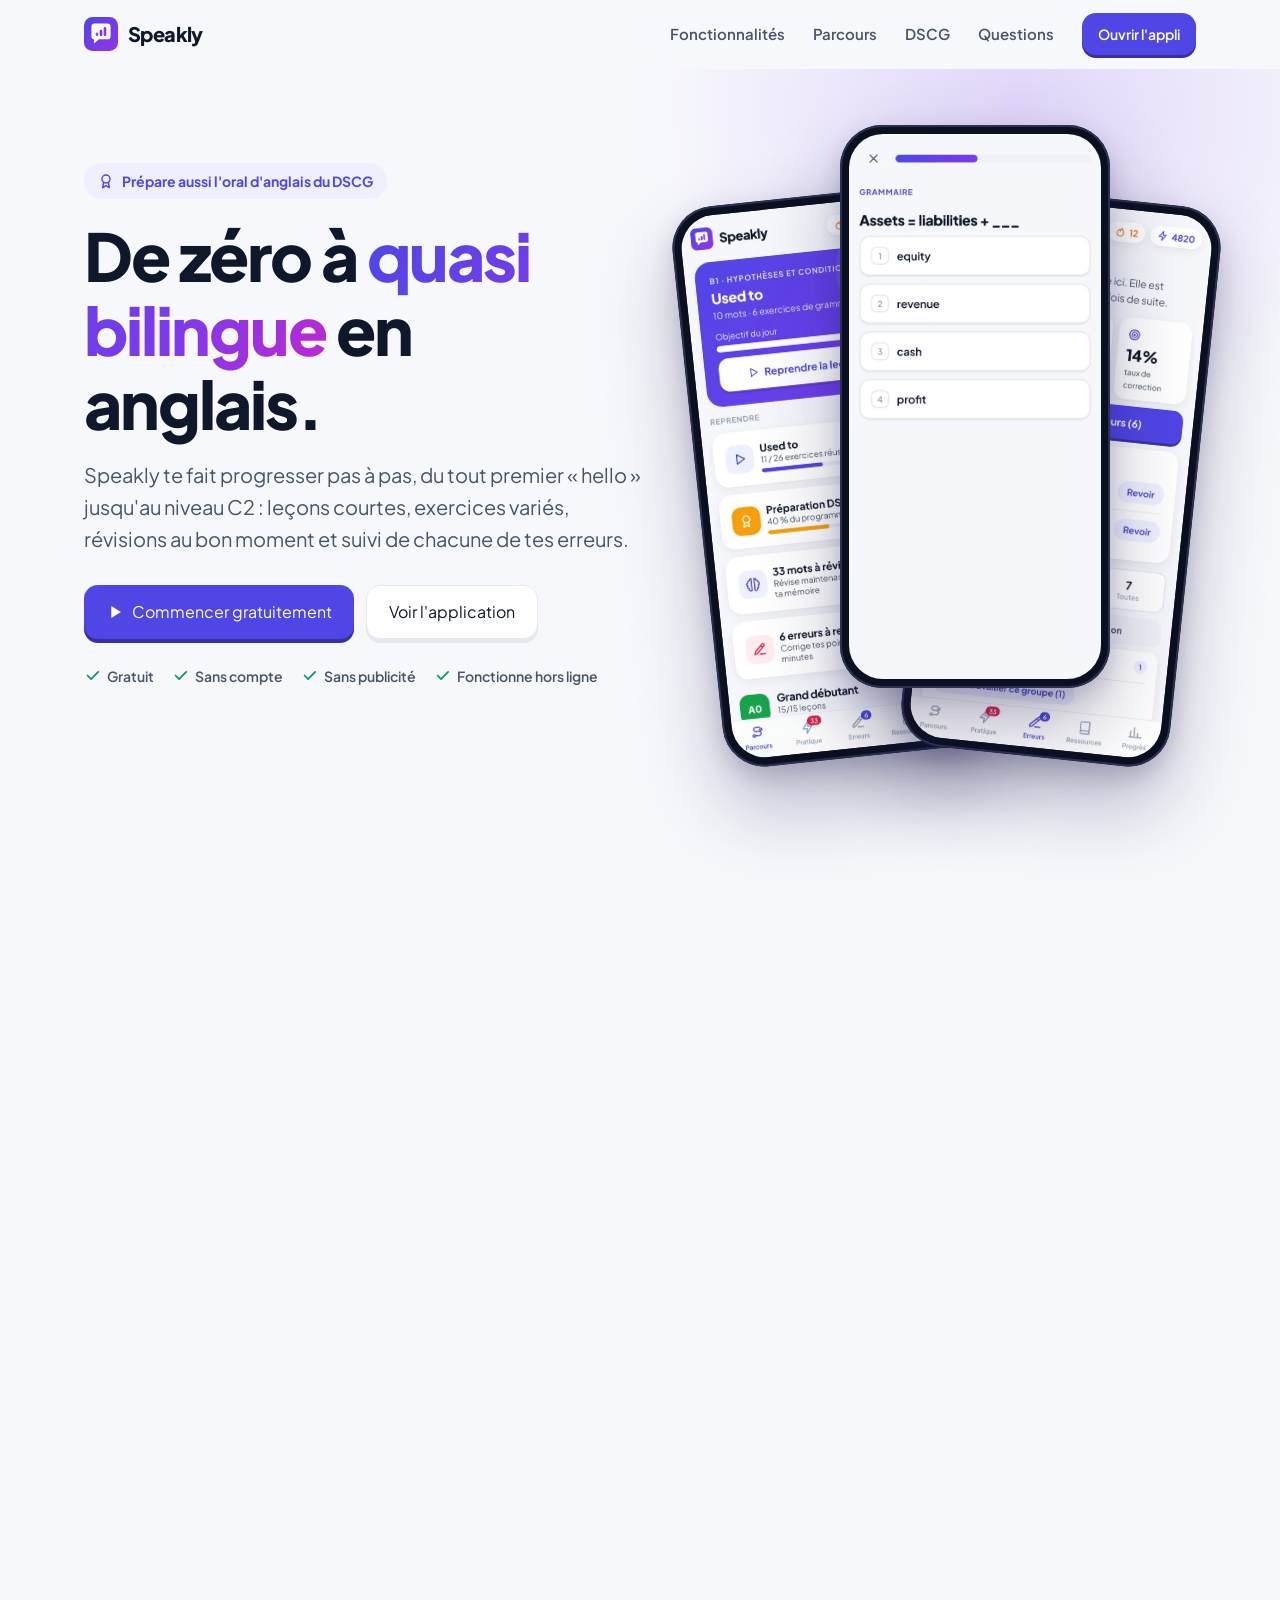
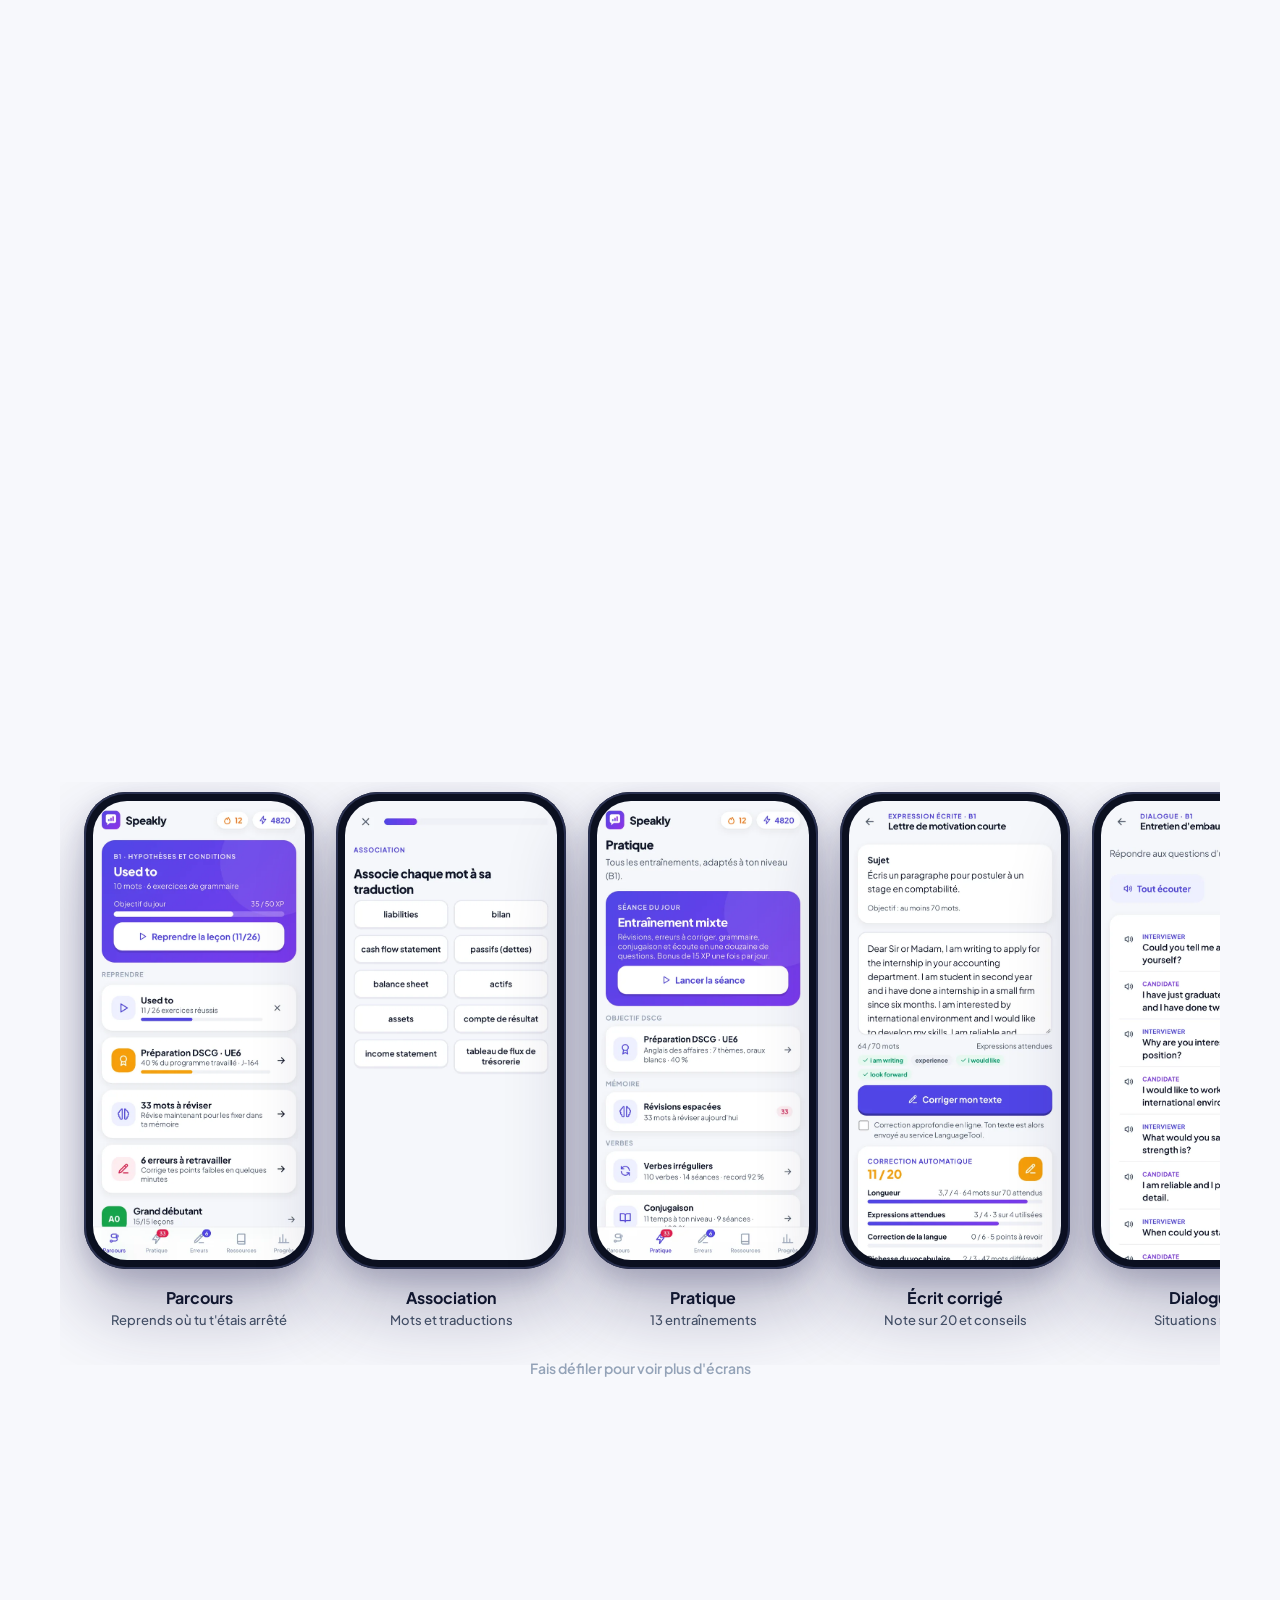
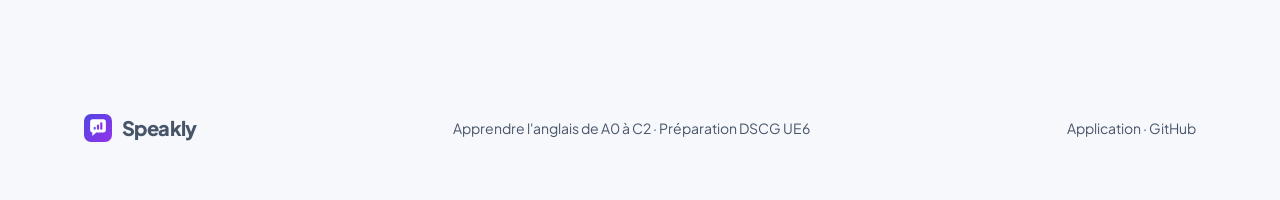
==== presentation/index.html @ 0ee03001 "Page de présentation du projet Co-Authored-By: Claude Opus 5.5 <noreply@anthropic.com>" ====
<!doctype html>
<html lang="fr">
<head>
<meta charset="utf-8">
<meta name="viewport" content="width=device-width,initial-scale=1,viewport-fit=cover">
<title>Speakly · Apprendre l'anglais de zéro au niveau bilingue</title>
<meta name="description" content="Speakly : 140 leçons de A0 à C2, révisions espacées, suivi des erreurs, correction de l'écrit et préparation complète de l'oral d'anglais du DSCG. Gratuit, sans compte, hors ligne.">
<meta name="theme-color" content="#4f46e5">
<meta property="og:title" content="Speakly · Apprendre l'anglais de zéro au niveau bilingue">
<meta property="og:description" content="140 leçons de A0 à C2 et une préparation complète à l'oral d'anglais du DSCG. Gratuit, sans compte, hors ligne.">
<meta property="og:image" content="https://tauwni.github.io/Speakly/docs/images/banner.png">
<meta property="og:url" content="https://tauwni.github.io/Speakly/presentation/">
<meta name="twitter:card" content="summary_large_image">
<link rel="icon" href="../icon.svg" type="image/svg+xml">
<link rel="apple-touch-icon" href="../icon-512.png">
<link rel="preconnect" href="https://fonts.googleapis.com">
<link href="https://fonts.googleapis.com/css2?family=Plus+Jakarta+Sans:wght@400;500;600;700;800&display=swap" rel="stylesheet">
<style>
:root{
  --bg:#f7f8fc;--surface:#fff;--surface2:#f0f1f8;--ink:#0f172a;--ink2:#475569;--muted:#94a3b8;--line:#e6e8f0;
  --pri:#4f46e5;--pri2:#7c3aed;--pri-soft:#eef0ff;--ok:#059669;--ok-soft:#e7f8f1;--ko:#e11d48;--gold:#f59e0b;
  --shadow:0 1px 2px rgba(15,23,42,.04),0 10px 30px rgba(15,23,42,.07);--r:24px;
}
@media (prefers-color-scheme:dark){:root{
  --bg:#0b0d17;--surface:#151826;--surface2:#1d2133;--ink:#eef0f8;--ink2:#a3abc2;--muted:#6b7390;--line:#262a3e;
  --pri-soft:#232650;--ok-soft:#0f2a22;--shadow:0 1px 2px rgba(0,0,0,.3),0 10px 30px rgba(0,0,0,.3);
}}
*{box-sizing:border-box}
html{scroll-behavior:smooth}
body{margin:0;background:var(--bg);color:var(--ink);font-family:"Plus Jakarta Sans",-apple-system,BlinkMacSystemFont,"Segoe UI",Roboto,sans-serif;-webkit-font-smoothing:antialiased;line-height:1.6;overflow-x:hidden}
a{color:inherit;text-decoration:none}
img{max-width:100%;display:block}
.wrap{max-width:1160px;margin:0 auto;padding:0 24px}
h1,h2,h3{margin:0;letter-spacing:-.03em;line-height:1.12}
.ic{flex:none}

/* barre du haut */
header.top{position:sticky;top:0;z-index:20;background:color-mix(in srgb,var(--bg) 82%,transparent);backdrop-filter:blur(14px);-webkit-backdrop-filter:blur(14px);border-bottom:1px solid transparent;transition:border-color .2s}
header.top.scrolled{border-color:var(--line)}
.nav{display:flex;align-items:center;justify-content:space-between;height:68px}
.brand{display:flex;align-items:center;gap:10px;font-weight:800;font-size:20px;letter-spacing:-.03em}
.links{display:flex;align-items:center;gap:28px;font-weight:600;font-size:15px;color:var(--ink2)}
.links a:hover{color:var(--pri)}
.btn{display:inline-flex;align-items:center;justify-content:center;gap:8px;border:0;border-radius:14px;padding:13px 22px;font:700 16px/1 inherit;font-family:inherit;cursor:pointer;background:var(--pri);color:#fff;box-shadow:0 4px 0 #3730a3;transition:transform .1s,filter .15s;white-space:nowrap}
.btn:hover{filter:brightness(1.08)}.btn:active{transform:translateY(2px);box-shadow:0 2px 0 #3730a3}
.btn.sm{padding:10px 16px;font-size:14px;box-shadow:0 3px 0 #3730a3}
.btn.light{background:#fff;color:var(--pri);box-shadow:0 4px 0 rgba(0,0,0,.15)}
.btn.ghost{background:var(--surface);color:var(--ink);box-shadow:0 4px 0 var(--line);border:1px solid var(--line)}
.btn.outline{background:rgba(255,255,255,.12);color:#fff;box-shadow:none;border:1px solid rgba(255,255,255,.35)}

/* hero */
.hero{position:relative;padding:56px 0 40px;overflow:hidden}
.hero:before{content:"";position:absolute;inset:-40% -10% auto auto;width:780px;height:780px;border-radius:50%;background:radial-gradient(circle,rgba(124,58,237,.18),transparent 65%);pointer-events:none}
.hero .grid{display:grid;grid-template-columns:1.05fr .95fr;gap:40px;align-items:center}
.eyebrow{display:inline-flex;align-items:center;gap:8px;padding:7px 14px;border-radius:99px;background:var(--pri-soft);color:var(--pri);font-weight:700;font-size:14px}
.hero h1{font-size:clamp(40px,5.6vw,66px);font-weight:800;margin:20px 0 18px}
.grad{background:linear-gradient(120deg,var(--pri),var(--pri2) 60%,#c026d3);-webkit-background-clip:text;background-clip:text;color:transparent}
.lead{font-size:clamp(17px,1.6vw,20px);color:var(--ink2);max-width:560px;margin:0}
.cta{display:flex;flex-wrap:wrap;gap:12px;margin-top:30px}
.trust{display:flex;flex-wrap:wrap;gap:18px;margin-top:26px;color:var(--ink2);font-size:14px;font-weight:600}
.trust span{display:inline-flex;align-items:center;gap:6px}.trust .ic{color:var(--ok)}
.phones{position:relative;height:600px}
.phone{position:absolute;width:270px;border-radius:42px;padding:9px;background:#0b1020;box-shadow:0 40px 80px rgba(30,27,75,.3),0 10px 24px rgba(30,27,75,.18),inset 0 0 0 2px #2a3150}
.phone picture{display:block}.phone img{border-radius:34px;width:100%;height:auto;aspect-ratio:585/1266;background:var(--surface2)}
.phones .p1{left:2%;top:70px;transform:rotate(-6deg)}
.phones .p2{left:30%;top:0;z-index:2}
.phones .p3{right:0;top:70px;transform:rotate(6deg)}

/* chiffres */
.stats{display:grid;grid-template-columns:repeat(4,1fr);gap:16px;margin:56px 0 10px}
.stat{background:var(--surface);border-radius:20px;padding:22px;box-shadow:var(--shadow);text-align:center}
.stat b{display:block;font-size:34px;font-weight:800;letter-spacing:-.03em;color:var(--pri)}
.stat span{color:var(--ink2);font-size:14px;font-weight:600}

/* sections */
section{padding:84px 0}
.sec-head{text-align:center;max-width:680px;margin:0 auto 48px}
.kicker{font-size:13px;font-weight:800;letter-spacing:.08em;text-transform:uppercase;color:var(--pri)}
.sec-head h2{font-size:clamp(30px,3.6vw,44px);font-weight:800;margin:10px 0 14px}
.sec-head p{color:var(--ink2);font-size:18px;margin:0}

.features{display:grid;grid-template-columns:repeat(3,1fr);gap:18px}
.feat{background:var(--surface);border-radius:var(--r);padding:26px;box-shadow:var(--shadow);transition:transform .2s}
.feat:hover{transform:translateY(-3px)}
.feat .ib{width:48px;height:48px;border-radius:14px;background:var(--pri-soft);color:var(--pri);display:flex;align-items:center;justify-content:center;margin-bottom:16px}
.feat h3{font-size:19px;margin-bottom:8px}
.feat p{margin:0;color:var(--ink2);font-size:15px}

/* bloc écran + texte */
.split{display:grid;grid-template-columns:1fr 1fr;gap:64px;align-items:center}
.split.rev .media{order:2}
.split h2{font-size:clamp(28px,3.2vw,40px);font-weight:800;margin:10px 0 16px}
.split p.lead{max-width:none}
.checks{list-style:none;padding:0;margin:24px 0 0;display:grid;gap:12px}
.checks li{display:flex;gap:12px;align-items:flex-start;font-weight:500}
.checks li .ic{color:var(--ok);margin-top:3px}
.media{position:relative;display:flex;justify-content:center;gap:22px}
.media .phone{position:relative;width:250px}
.media .phone:nth-child(2){margin-top:60px}
.blob{position:absolute;inset:10% 5%;border-radius:50%;background:radial-gradient(circle,rgba(79,70,229,.16),transparent 70%);z-index:-1}

/* parcours */
.levels{display:grid;grid-template-columns:repeat(7,1fr);gap:12px;position:relative}
.lv{background:var(--surface);border-radius:20px;padding:20px 16px;box-shadow:var(--shadow);position:relative}
.lv .badge{width:46px;height:46px;border-radius:14px;color:#fff;font-weight:800;display:flex;align-items:center;justify-content:center;margin-bottom:12px}
.lv h3{font-size:16px;margin-bottom:6px}
.lv p{margin:0;font-size:13.5px;color:var(--ink2);line-height:1.5}
.lv small{display:block;margin-top:10px;font-weight:700;color:var(--muted);font-size:12px}

/* DSCG */
.dscg{background:linear-gradient(135deg,#312e81,#4f46e5 50%,#7c3aed);color:#fff;border-radius:36px;padding:64px;position:relative;overflow:hidden}
.dscg:after{content:"";position:absolute;inset:0;background-image:radial-gradient(rgba(255,255,255,.08) 1.2px,transparent 1.2px);background-size:22px 22px;pointer-events:none}
.dscg>*{position:relative;z-index:1}
.dscg .kicker{color:#fde68a}
.dscg h2{font-size:clamp(30px,3.6vw,44px);font-weight:800;margin:10px 0 14px}
.dscg .lead{color:rgba(255,255,255,.85)}
.dscg .split{gap:48px}
.themes{display:grid;grid-template-columns:1fr 1fr;gap:10px;margin-top:26px}
.theme{display:flex;gap:10px;align-items:center;background:rgba(255,255,255,.1);border:1px solid rgba(255,255,255,.18);border-radius:14px;padding:12px 14px;font-weight:600;font-size:15px}
.theme span{width:26px;height:26px;border-radius:8px;background:#fde68a;color:#312e81;font-weight:800;font-size:13px;display:flex;align-items:center;justify-content:center;flex:none}
.steps{display:grid;grid-template-columns:repeat(5,1fr);gap:10px;margin-top:40px}
.step{background:rgba(255,255,255,.1);border:1px solid rgba(255,255,255,.18);border-radius:18px;padding:18px}
.step b{display:block;font-size:13px;color:#fde68a;letter-spacing:.06em;text-transform:uppercase}
.step h3{font-size:17px;margin:6px 0}
.step p{margin:0;font-size:14px;color:rgba(255,255,255,.8);line-height:1.5}
.dscg .phone{box-shadow:0 40px 80px rgba(0,0,0,.35)}

/* galerie */
.gallery{display:flex;gap:22px;overflow-x:auto;scroll-snap-type:x mandatory;padding:10px 24px 34px;margin:0 -24px;scrollbar-width:thin}
.gallery figure{margin:0;flex:none;scroll-snap-align:center;text-align:center}
.gallery .phone{position:relative;width:230px}
.gallery figcaption{margin-top:16px;font-weight:700}
.gallery figcaption small{display:block;color:var(--ink2);font-weight:500;font-size:13px}
.ghint{text-align:center;color:var(--muted);font-size:14px;font-weight:600;margin-top:-8px}

/* installation */
.install{display:grid;grid-template-columns:repeat(3,1fr);gap:18px}
.inst{background:var(--surface);border-radius:var(--r);padding:26px;box-shadow:var(--shadow)}
.inst h3{font-size:18px;margin:14px 0 10px}
.inst ol{margin:0;padding-left:20px;color:var(--ink2)}
.inst li{margin:6px 0}

/* FAQ */
.faq{max-width:780px;margin:0 auto}
.faq details{background:var(--surface);border-radius:18px;box-shadow:var(--shadow);margin:12px 0;padding:0 22px}
.faq summary{list-style:none;cursor:pointer;padding:20px 0;font-weight:700;font-size:17px;display:flex;justify-content:space-between;gap:16px;align-items:center}
.faq summary::-webkit-details-marker{display:none}
.faq summary .ic{transition:transform .2s;color:var(--pri)}
.faq details[open] summary .ic{transform:rotate(45deg)}
.faq details p{margin:0 0 20px;color:var(--ink2)}

/* final */
.final{text-align:center;background:var(--surface);border-radius:36px;padding:64px 24px;box-shadow:var(--shadow)}
.final h2{font-size:clamp(30px,3.6vw,44px);font-weight:800;margin:18px 0 12px}
.final p{color:var(--ink2);font-size:18px;margin:0 auto;max-width:560px}
.final .cta{justify-content:center}
footer{padding:40px 0 56px;color:var(--ink2);font-size:14px}
footer .row{display:flex;justify-content:space-between;align-items:center;gap:16px;flex-wrap:wrap}
footer a:hover{color:var(--pri)}

/* animations */
.reveal{opacity:0;transform:translateY(24px);transition:opacity .7s ease,transform .7s ease}
.reveal.in{opacity:1;transform:none}
@media (prefers-reduced-motion:reduce){.reveal{opacity:1;transform:none;transition:none}html{scroll-behavior:auto}}

/* responsive */
@media (max-width:1000px){
  .hero .grid,.split,.dscg .split{grid-template-columns:minmax(0,1fr)}
  .split>*,.hero .grid>*{min-width:0}
  .split.rev .media{order:0}
  .phones{height:520px;max-width:520px;margin:0 auto;width:100%}
  .phone{width:230px}
  .levels{grid-template-columns:repeat(2,1fr)}
  .steps{grid-template-columns:1fr 1fr}
  .features,.install{grid-template-columns:1fr 1fr}
  .dscg{padding:44px 28px}
}
@media (max-width:720px){
  .links a:not(.btn){display:none}
  .stats{grid-template-columns:1fr 1fr}
  .features,.install,.themes{grid-template-columns:1fr}
  .steps{grid-template-columns:1fr}
  .phones{height:430px}
  .phones .phone{width:190px;border-radius:32px;padding:7px}.phones .phone img{border-radius:26px}
  .phones .p1{left:-4%;top:60px}.phones .p2{left:50%;margin-left:-95px}.phones .p3{right:-4%;top:60px}
  .media{gap:14px}.media .phone{width:min(170px,calc(50% - 7px));border-radius:28px;padding:6px}.media .phone img{border-radius:23px}
  .phones{margin-bottom:24px}.stats{margin-top:20px}
  .media .phone:nth-child(2){margin-top:40px}
  section{padding:60px 0}
  .wrap{padding:0 16px}
  .gallery{margin:0 -16px;padding:10px 16px 30px}
  .dscg{border-radius:28px;padding:36px 20px}
  .final{border-radius:28px}
  .levels{grid-template-columns:1fr}
}
</style>
</head>
<body>

<svg width="0" height="0" style="position:absolute" aria-hidden="true">
  <defs><linearGradient id="lg" x1="0" y1="0" x2="1" y2="1"><stop offset="0" stop-color="#4f46e5"/><stop offset="1" stop-color="#9333ea"/></linearGradient></defs>
  <symbol id="logo" viewBox="0 0 64 64"><rect width="64" height="64" rx="16" fill="url(#lg)"/><path d="M14 18a6 6 0 0 1 6-6h24a6 6 0 0 1 6 6v18a6 6 0 0 1-6 6H28l-9 8v-8h1a6 6 0 0 1-6-6Z" fill="#fff"/><rect x="22" y="29" width="5" height="7" rx="2.5" fill="#6366f1"/><rect x="29.5" y="24" width="5" height="12" rx="2.5" fill="#7c3aed"/><rect x="37" y="19" width="5" height="17" rx="2.5" fill="#9333ea"/></symbol>
  <symbol id="i-path" viewBox="0 0 24 24"><path d="M6 19a2 2 0 1 0 0-4 2 2 0 0 0 0 4Z"/><path d="M18 9a2 2 0 1 0 0-4 2 2 0 0 0 0 4Z"/><path d="M8 17h6.5a3.5 3.5 0 0 0 0-7h-5a3.5 3.5 0 0 1 0-7H16"/></symbol>
  <symbol id="i-target" viewBox="0 0 24 24"><circle cx="12" cy="12" r="9"/><circle cx="12" cy="12" r="5"/><circle cx="12" cy="12" r="1"/></symbol>
  <symbol id="i-brain" viewBox="0 0 24 24"><path d="M9.5 2a3 3 0 0 0-3 3 3 3 0 0 0-3 3.5A3 3 0 0 0 3 14a3 3 0 0 0 2 4.5A3 3 0 0 0 9.5 22V2Z"/><path d="M14.5 2a3 3 0 0 1 3 3 3 3 0 0 1 3 3.5A3 3 0 0 1 21 14a3 3 0 0 1-2 4.5 3 3 0 0 1-4.5 3.5V2Z"/></symbol>
  <symbol id="i-fix" viewBox="0 0 24 24"><path d="M12 20h9"/><path d="M16.5 3.5a2.1 2.1 0 0 1 3 3L7 19l-4 1 1-4Z"/><path d="m14 6 3 3"/></symbol>
  <symbol id="i-head" viewBox="0 0 24 24"><path d="M3 18v-6a9 9 0 0 1 18 0v6"/><path d="M21 19a2 2 0 0 1-2 2h-1v-6h3Z"/><path d="M3 19a2 2 0 0 0 2 2h1v-6H3Z"/></symbol>
  <symbol id="i-doc" viewBox="0 0 24 24"><path d="M14 2H6a2 2 0 0 0-2 2v16a2 2 0 0 0 2 2h12a2 2 0 0 0 2-2V8Z"/><path d="M14 2v6h6"/><path d="M8 13h8"/><path d="M8 17h5"/></symbol>
  <symbol id="i-award" viewBox="0 0 24 24"><circle cx="12" cy="9" r="6"/><path d="m8.5 14-1.5 8 5-3 5 3-1.5-8"/></symbol>
  <symbol id="i-play" viewBox="0 0 24 24"><path d="M7 4v16l13-8Z"/></symbol>
  <symbol id="i-mic" viewBox="0 0 24 24"><rect x="9" y="2" width="6" height="12" rx="3"/><path d="M5 11a7 7 0 0 0 14 0"/><path d="M12 18v4"/></symbol>
  <symbol id="i-chart" viewBox="0 0 24 24"><path d="M4 20V10"/><path d="M10 20V4"/><path d="M16 20v-7"/><path d="M22 20H2"/></symbol>
  <symbol id="i-check" viewBox="0 0 24 24"><path d="m5 12 5 5L20 7"/></symbol>
  <symbol id="i-arrow" viewBox="0 0 24 24"><path d="M5 12h14"/><path d="m13 6 6 6-6 6"/></symbol>
  <symbol id="i-plus" viewBox="0 0 24 24"><path d="M12 5v14"/><path d="M5 12h14"/></symbol>
  <symbol id="i-phone" viewBox="0 0 24 24"><rect x="6" y="2" width="12" height="20" rx="3"/><path d="M11 18h2"/></symbol>
  <symbol id="i-laptop" viewBox="0 0 24 24"><rect x="4" y="4" width="16" height="11" rx="2"/><path d="M2 19h20"/></symbol>
  <symbol id="i-gh" viewBox="0 0 24 24"><path d="M9 19c-4.3 1.4-4.3-2.5-6-3m12 5v-3.5c0-1 .1-1.4-.5-2 2.8-.3 5.5-1.4 5.5-6a4.6 4.6 0 0 0-1.3-3.2 4.2 4.2 0 0 0-.1-3.2s-1.1-.3-3.5 1.3a12.3 12.3 0 0 0-6.2 0C6.5 2.8 5.4 3.1 5.4 3.1a4.2 4.2 0 0 0-.1 3.2A4.6 4.6 0 0 0 4 9.5c0 4.6 2.7 5.7 5.5 6-.6.6-.6 1.2-.5 2V21"/></symbol>
  <symbol id="i-wifi" viewBox="0 0 24 24"><path d="M5 13a10 10 0 0 1 14 0"/><path d="M8.5 16.5a5 5 0 0 1 7 0"/><path d="M2 9.5a15 15 0 0 1 20 0"/><path d="M12 20h.01"/></symbol>
</svg>

<header class="top" id="top">
  <div class="wrap nav">
    <a class="brand" href="#"><svg width="34" height="34"><use href="#logo"/></svg>Speakly</a>
    <nav class="links">
      <a href="#fonctionnalites">Fonctionnalités</a>
      <a href="#parcours">Parcours</a>
      <a href="#dscg">DSCG</a>
      <a href="#faq">Questions</a>
      <a class="btn sm" href="../">Ouvrir l'appli</a>
    </nav>
  </div>
</header>

<main>
  <!-- HERO -->
  <div class="hero">
    <div class="wrap grid">
      <div>
        <span class="eyebrow"><svg class="ic" width="16" height="16" fill="none" stroke="currentColor" stroke-width="2.2" stroke-linecap="round" stroke-linejoin="round"><use href="#i-award"/></svg>Prépare aussi l'oral d'anglais du DSCG</span>
        <h1>De zéro à <span class="grad">quasi bilingue</span> en anglais.</h1>
        <p class="lead">Speakly te fait progresser pas à pas, du tout premier « hello » jusqu'au niveau C2 : leçons courtes, exercices variés, révisions au bon moment et suivi de chacune de tes erreurs.</p>
        <div class="cta">
          <a class="btn" href="../"><svg class="ic" width="18" height="18" fill="currentColor"><use href="#i-play"/></svg>Commencer gratuitement</a>
          <a class="btn ghost" href="#apercu">Voir l'application</a>
        </div>
        <div class="trust">
          <span><svg class="ic" width="17" height="17" fill="none" stroke="currentColor" stroke-width="2.4" stroke-linecap="round" stroke-linejoin="round"><use href="#i-check"/></svg>Gratuit</span>
          <span><svg class="ic" width="17" height="17" fill="none" stroke="currentColor" stroke-width="2.4" stroke-linecap="round" stroke-linejoin="round"><use href="#i-check"/></svg>Sans compte</span>
          <span><svg class="ic" width="17" height="17" fill="none" stroke="currentColor" stroke-width="2.4" stroke-linecap="round" stroke-linejoin="round"><use href="#i-check"/></svg>Sans publicité</span>
          <span><svg class="ic" width="17" height="17" fill="none" stroke="currentColor" stroke-width="2.4" stroke-linecap="round" stroke-linejoin="round"><use href="#i-check"/></svg>Fonctionne hors ligne</span>
        </div>
      </div>
      <div class="phones" aria-hidden="true">
        <div class="phone p1"><picture><source srcset="img/dark-home.webp" media="(prefers-color-scheme: dark)"><img src="img/light-home.webp" alt="" width="585" height="1266"></picture></div>
        <div class="phone p2"><picture><source srcset="img/dark-mcq.webp" media="(prefers-color-scheme: dark)"><img src="img/light-mcq.webp" alt="" width="585" height="1266"></picture></div>
        <div class="phone p3"><picture><source srcset="img/dark-errors.webp" media="(prefers-color-scheme: dark)"><img src="img/light-errors.webp" alt="" width="585" height="1266"></picture></div>
      </div>
    </div>
    <div class="wrap">
      <div class="stats reveal">
        <div class="stat"><b>140</b><span>leçons de A0 à C2</span></div>
        <div class="stat"><b>1 600+</b><span>mots avec audio</span></div>
        <div class="stat"><b>11</b><span>types d'exercices</span></div>
        <div class="stat"><b>7</b><span>thèmes du DSCG</span></div>
      </div>
    </div>
  </div>

  <!-- FONCTIONNALITÉS -->
  <section id="fonctionnalites">
    <div class="wrap">
      <div class="sec-head reveal"><span class="kicker">Fonctionnalités</span><h2>Tout ce qu'il faut pour vraiment progresser</h2><p>Une méthode complète, pensée pour un francophone qui part de zéro.</p></div>
      <div class="features">
        <div class="feat reveal"><div class="ib"><svg width="24" height="24" fill="none" stroke="currentColor" stroke-width="2" stroke-linecap="round" stroke-linejoin="round"><use href="#i-target"/></svg></div><h3>Test de niveau adaptatif</h3><p>18 questions qui s'ajustent à tes réponses pour te faire commencer exactement à ton niveau.</p></div>
        <div class="feat reveal"><div class="ib"><svg width="24" height="24" fill="none" stroke="currentColor" stroke-width="2" stroke-linecap="round" stroke-linejoin="round"><use href="#i-path"/></svg></div><h3>Un parcours de 140 leçons</h3><p>Une règle expliquée en français, des cartes mémoire, le vocabulaire avec audio, puis les exercices.</p></div>
        <div class="feat reveal"><div class="ib"><svg width="24" height="24" fill="none" stroke="currentColor" stroke-width="2" stroke-linecap="round" stroke-linejoin="round"><use href="#i-brain"/></svg></div><h3>Révisions espacées</h3><p>Chaque mot revient après 1, 3, 7, 16 jours… au moment où tu allais l'oublier.</p></div>
        <div class="feat reveal"><div class="ib"><svg width="24" height="24" fill="none" stroke="currentColor" stroke-width="2" stroke-linecap="round" stroke-linejoin="round"><use href="#i-fix"/></svg></div><h3>Suivi des erreurs</h3><p>Chaque faute est gardée, classée par thème ou par leçon, et retravaillée jusqu'à être maîtrisée.</p></div>
        <div class="feat reveal"><div class="ib"><svg width="24" height="24" fill="none" stroke="currentColor" stroke-width="2" stroke-linecap="round" stroke-linejoin="round"><use href="#i-head"/></svg></div><h3>Écoute et oral</h3><p>Dictées, histoires à écouter, dialogues de situation, paires de sons et prononciation au micro.</p></div>
        <div class="feat reveal"><div class="ib"><svg width="24" height="24" fill="none" stroke="currentColor" stroke-width="2" stroke-linecap="round" stroke-linejoin="round"><use href="#i-doc"/></svg></div><h3>Correction de l'écrit</h3><p>Tes rédactions notées sur 20, avec les fautes soulignées et expliquées en français.</p></div>
        <div class="feat reveal"><div class="ib"><svg width="24" height="24" fill="none" stroke="currentColor" stroke-width="2" stroke-linecap="round" stroke-linejoin="round"><use href="#i-award"/></svg></div><h3>Examens et certificats</h3><p>Un examen par niveau et un certificat à partir de 80 % pour valider ta progression.</p></div>
        <div class="feat reveal"><div class="ib"><svg width="24" height="24" fill="none" stroke="currentColor" stroke-width="2" stroke-linecap="round" stroke-linejoin="round"><use href="#i-play"/></svg></div><h3>Reprise là où tu t'es arrêté</h3><p>Une leçon ou un examen interrompu reprend plus tard exactement à la même question.</p></div>
        <div class="feat reveal"><div class="ib"><svg width="24" height="24" fill="none" stroke="currentColor" stroke-width="2" stroke-linecap="round" stroke-linejoin="round"><use href="#i-chart"/></svg></div><h3>Progrès motivants</h3><p>Série de jours, objectif quotidien, précision, maîtrise par niveau et 24 badges à débloquer.</p></div>
      </div>
    </div>
  </section>

  <!-- APPRENDRE -->
  <section id="apercu" style="padding-top:20px">
    <div class="wrap split">
      <div class="reveal">
        <span class="kicker">Apprendre</span>
        <h2>Des leçons courtes, des exercices qui changent tout le temps</h2>
        <p class="lead">Chaque leçon commence par une règle claire, en français, puis enchaîne une vingtaine d'exercices différents. Une réponse ratée revient quelques questions plus tard.</p>
        <ul class="checks">
          <li><svg class="ic" width="20" height="20" fill="none" stroke="currentColor" stroke-width="2.4" stroke-linecap="round" stroke-linejoin="round"><use href="#i-check"/></svg>QCM, dictée, traduction, phrases à trous, association de paires</li>
          <li><svg class="ic" width="20" height="20" fill="none" stroke="currentColor" stroke-width="2.4" stroke-linecap="round" stroke-linejoin="round"><use href="#i-check"/></svg>Audio sur chaque mot et chaque phrase, avec une version ralentie</li>
          <li><svg class="ic" width="20" height="20" fill="none" stroke="currentColor" stroke-width="2.4" stroke-linecap="round" stroke-linejoin="round"><use href="#i-check"/></svg>Correction immédiate : ta réponse, la bonne, et l'explication</li>
        </ul>
      </div>
      <div class="media reveal"><div class="blob"></div>
        <div class="phone"><img src="img/light-lesson.webp" alt="Écran d'une leçon : la règle et les cartes mémoire" loading="lazy" width="585" height="1266"></div>
        <div class="phone"><img src="img/light-feedback.webp" alt="Correction d'une réponse fausse" loading="lazy" width="585" height="1266"></div>
      </div>
    </div>
  </section>

  <!-- ERREURS -->
  <section>
    <div class="wrap split rev">
      <div class="media reveal"><div class="blob"></div>
        <div class="phone"><picture><source srcset="img/dark-errors.webp" media="(prefers-color-scheme: dark)"><img src="img/light-errors.webp" alt="Onglet Erreurs" loading="lazy" width="585" height="1266"></picture></div>
        <div class="phone"><img src="img/light-stats.webp" alt="Écran des progrès" loading="lazy" width="585" height="1266"></div>
      </div>
      <div class="reveal">
        <span class="kicker">Progresser</span>
        <h2>Tes erreurs deviennent ton meilleur programme de révision</h2>
        <p class="lead">L'onglet Erreurs garde chaque faute avec ta réponse et la bonne. Tu les retravailles par thème ou par leçon, et une erreur n'est corrigée que lorsque tu la réussis deux fois de suite.</p>
        <ul class="checks">
          <li><svg class="ic" width="20" height="20" fill="none" stroke="currentColor" stroke-width="2.4" stroke-linecap="round" stroke-linejoin="round"><use href="#i-check"/></svg>Tes points faibles repérés automatiquement</li>
          <li><svg class="ic" width="20" height="20" fill="none" stroke="currentColor" stroke-width="2.4" stroke-linecap="round" stroke-linejoin="round"><use href="#i-check"/></svg>Une séance du jour qui mélange révisions, erreurs et nouveautés</li>
          <li><svg class="ic" width="20" height="20" fill="none" stroke="currentColor" stroke-width="2.4" stroke-linecap="round" stroke-linejoin="round"><use href="#i-check"/></svg>Statistiques, série de jours, badges et certificats</li>
        </ul>
      </div>
    </div>
  </section>

  <!-- PARCOURS -->
  <section id="parcours">
    <div class="wrap">
      <div class="sec-head reveal"><span class="kicker">Le parcours</span><h2>Sept niveaux, du premier mot à la maîtrise</h2><p>Les niveaux du Cadre européen (CECRL). Chacun se termine par une unité d'anglais professionnel.</p></div>
      <div class="levels">
        <div class="lv reveal"><div class="badge" style="background:#16a34a">A0</div><h3>Grand débutant</h3><p>Saluer, compter, se présenter, les premiers mots du travail.</p><small>15 leçons</small></div>
        <div class="lv reveal"><div class="badge" style="background:#059669">A1</div><h3>Débutant</h3><p>Le présent, le quotidien, un e-mail simple, le téléphone.</p><small>25 leçons</small></div>
        <div class="lv reveal"><div class="badge" style="background:#0284c7">A2</div><h3>Élémentaire</h3><p>Raconter au passé, comparer, voyager, participer à une réunion.</p><small>23 leçons</small></div>
        <div class="lv reveal"><div class="badge" style="background:#4f46e5">B1</div><h3>Intermédiaire</h3><p>Expérience, opinions, hypothèses, états financiers.</p><small>22 leçons</small></div>
        <div class="lv reveal"><div class="badge" style="background:#7c3aed">B2</div><h3>Indépendant</h3><p>Argumenter, audit, gouvernance, stratégie, RH.</p><small>22 leçons</small></div>
        <div class="lv reveal"><div class="badge" style="background:#c026d3">C1</div><h3>Avancé</h3><p>Nuancer, marchés financiers, normes comptables, IA.</p><small>18 leçons</small></div>
        <div class="lv reveal"><div class="badge" style="background:#e11d48">C2</div><h3>Maîtrise</h3><p>Presse économique, synthèse, répondre à un jury.</p><small>15 leçons</small></div>
      </div>
    </div>
  </section>

  <!-- DSCG -->
  <section id="dscg" style="padding-top:20px">
    <div class="wrap">
      <div class="dscg reveal">
        <div class="split">
          <div>
            <span class="kicker">Préparation DSCG · UE6</span>
            <h2>Prêt pour l'oral d'anglais des affaires</h2>
            <p class="lead">Un article de presse, une heure de préparation, trente minutes face au jury. Speakly t'entraîne sur tout le programme, même si tu pars de zéro.</p>
            <div class="themes">
              <div class="theme"><span>1</span>Gouvernance et RSE</div>
              <div class="theme"><span>2</span>Systèmes d'information et IA</div>
              <div class="theme"><span>3</span>Finance</div>
              <div class="theme"><span>4</span>Comptabilité et audit</div>
              <div class="theme"><span>5</span>Management et RH</div>
              <div class="theme"><span>6</span>Production</div>
              <div class="theme"><span>7</span>Marketing et publicité</div>
            </div>
          </div>
          <div class="media">
            <div class="phone"><picture><source srcset="img/dark-dscg.webp" media="(prefers-color-scheme: dark)"><img src="img/light-dscg.webp" alt="Tableau de bord de la préparation DSCG" loading="lazy" width="585" height="1266"></picture></div>
            <div class="phone"><img src="img/light-oral.webp" alt="Oral blanc chronométré" loading="lazy" width="585" height="1266"></div>
          </div>
        </div>
        <div class="steps">
          <div class="step"><b>Étape 1</b><h3>Vocabulaire</h3><p>18 termes clés par thème, avec audio et révisions.</p></div>
          <div class="step"><b>Étape 2</b><h3>Notions</h3><p>Savoir définir les concepts en anglais.</p></div>
          <div class="step"><b>Étape 3</b><h3>Article</h3><p>Un texte d'actualité et ses questions.</p></div>
          <div class="step"><b>Étape 4</b><h3>Synthèse</h3><p>Rédigée puis corrigée automatiquement.</p></div>
          <div class="step"><b>Étape 5</b><h3>Oral blanc</h3><p>Chronométré, enregistré, avec questions du jury.</p></div>
        </div>
      </div>
    </div>
  </section>

  <!-- GALERIE -->
  <section>
    <div class="wrap">
      <div class="sec-head reveal"><span class="kicker">Aperçu</span><h2>Une vraie application, sur ton téléphone</h2><p>Installe-la sur ton écran d'accueil : elle s'ouvre en plein écran et fonctionne sans connexion.</p></div>
      <div class="gallery" id="gallery">
        <figure><div class="phone"><picture><source srcset="img/dark-home.webp" media="(prefers-color-scheme: dark)"><img src="img/light-home.webp" alt="Accueil" loading="lazy" width="585" height="1266"></picture></div><figcaption>Parcours<small>Reprends où tu t'étais arrêté</small></figcaption></figure>
        <figure><div class="phone"><img src="img/light-match.webp" alt="Exercice d'association" loading="lazy" width="585" height="1266"></div><figcaption>Association<small>Mots et traductions</small></figcaption></figure>
        <figure><div class="phone"><img src="img/light-practice.webp" alt="Onglet Pratique" loading="lazy" width="585" height="1266"></div><figcaption>Pratique<small>13 entraînements</small></figcaption></figure>
        <figure><div class="phone"><img src="img/light-report.webp" alt="Correction de l'expression écrite" loading="lazy" width="585" height="1266"></div><figcaption>Écrit corrigé<small>Note sur 20 et conseils</small></figcaption></figure>
        <figure><div class="phone"><img src="img/light-dialogue.webp" alt="Dialogue de situation" loading="lazy" width="585" height="1266"></div><figcaption>Dialogues<small>Situations réelles</small></figcaption></figure>
        <figure><div class="phone"><img src="img/light-theme.webp" alt="Thème DSCG" loading="lazy" width="585" height="1266"></div><figcaption>Thèmes DSCG<small>5 étapes par thème</small></figcaption></figure>
        <figure><div class="phone"><img src="img/light-exam.webp" alt="Examens de fin de niveau" loading="lazy" width="585" height="1266"></div><figcaption>Examens<small>Certificats par niveau</small></figcaption></figure>
        <figure><div class="phone"><img src="img/dark-home.webp" alt="Accueil en mode sombre" loading="lazy" width="585" height="1266"></div><figcaption>Mode sombre<small>Automatique</small></figcaption></figure>
        <figure><div class="phone"><img src="img/dark-errors.webp" alt="Erreurs en mode sombre" loading="lazy" width="585" height="1266"></div><figcaption>Erreurs<small>En version sombre</small></figcaption></figure>
      </div>
      <p class="ghint">Fais défiler pour voir plus d'écrans</p>
    </div>
  </section>

  <!-- INSTALLATION -->
  <section id="installer" style="padding-top:20px">
    <div class="wrap">
      <div class="sec-head reveal"><span class="kicker">Installation</span><h2>Installe-la en dix secondes</h2><p>Aucune boutique d'applications, aucun compte : ouvre le lien et ajoute-la à ton écran d'accueil.</p></div>
      <div class="install">
        <div class="inst reveal"><svg width="30" height="30" fill="none" stroke="var(--pri)" stroke-width="2" stroke-linecap="round" stroke-linejoin="round"><use href="#i-phone"/></svg><h3>iPhone</h3><ol><li>Ouvre l'appli dans Safari</li><li>Touche le bouton Partager</li><li>Choisis « Sur l'écran d'accueil »</li></ol></div>
        <div class="inst reveal"><svg width="30" height="30" fill="none" stroke="var(--pri)" stroke-width="2" stroke-linecap="round" stroke-linejoin="round"><use href="#i-phone"/></svg><h3>Android</h3><ol><li>Ouvre l'appli dans Chrome</li><li>Touche le menu ⋮</li><li>Choisis « Installer l'application »</li></ol></div>
        <div class="inst reveal"><svg width="30" height="30" fill="none" stroke="var(--pri)" stroke-width="2" stroke-linecap="round" stroke-linejoin="round"><use href="#i-laptop"/></svg><h3>Ordinateur</h3><ol><li>Ouvre l'appli dans Chrome ou Edge</li><li>Clique sur l'icône d'installation dans la barre d'adresse</li><li>Ou utilise-la directement dans l'onglet</li></ol></div>
      </div>
    </div>
  </section>

  <!-- FAQ -->
  <section id="faq" style="padding-top:20px">
    <div class="wrap">
      <div class="sec-head reveal"><span class="kicker">Questions</span><h2>Questions fréquentes</h2></div>
      <div class="faq">
        <details class="reveal"><summary>Je n'ai aucune base en anglais, est-ce que c'est adapté ?<svg class="ic" width="22" height="22" fill="none" stroke="currentColor" stroke-width="2.2" stroke-linecap="round"><use href="#i-plus"/></svg></summary><p>Oui. Le niveau A0 commence par les salutations, les nombres et les mots les plus simples. Choisis « Je pars de zéro » au démarrage, ou passe le test de niveau pour vérifier.</p></details>
        <details class="reveal"><summary>Est-ce vraiment gratuit ?<svg class="ic" width="22" height="22" fill="none" stroke="currentColor" stroke-width="2.2" stroke-linecap="round"><use href="#i-plus"/></svg></summary><p>Oui : pas d'abonnement, pas de publicité, pas de compte à créer. Le code est public sur GitHub.</p></details>
        <details class="reveal"><summary>Où est enregistrée ma progression ?<svg class="ic" width="22" height="22" fill="none" stroke="currentColor" stroke-width="2.2" stroke-linecap="round"><use href="#i-plus"/></svg></summary><p>Directement sur ton appareil, dans le navigateur. Rien n'est envoyé à un serveur. Attention : si tu effaces les données du navigateur, ta progression est effacée aussi.</p></details>
        <details class="reveal"><summary>Est-ce que ça marche sans connexion ?<svg class="ic" width="22" height="22" fill="none" stroke="currentColor" stroke-width="2.2" stroke-linecap="round"><use href="#i-plus"/></svg></summary><p>Oui, après une première ouverture. Seule la correction approfondie de l'écrit, facultative, a besoin d'Internet.</p></details>
        <details class="reveal"><summary>À qui s'adresse le mode DSCG ?<svg class="ic" width="22" height="22" fill="none" stroke="currentColor" stroke-width="2.2" stroke-linecap="round"><use href="#i-plus"/></svg></summary><p>Aux candidats de l'UE6 Anglais des affaires. Il couvre les sept thèmes du programme avec vocabulaire, notions, articles, synthèses et oraux blancs. Le programme est présenté d'après l'arrêté du 4 août 2025 : vérifie les modalités de ta session sur le texte officiel.</p></details>
        <details class="reveal"><summary>Combien de temps faut-il par jour ?<svg class="ic" width="22" height="22" fill="none" stroke="currentColor" stroke-width="2.2" stroke-linecap="round"><use href="#i-plus"/></svg></summary><p>Tu choisis ton objectif quotidien, de 10 à 100 XP. Une leçon prend environ 10 minutes, la séance du jour 5 à 10 minutes. La régularité compte plus que la durée.</p></details>
      </div>
    </div>
  </section>

  <!-- APPEL FINAL -->
  <section style="padding-top:20px">
    <div class="wrap">
      <div class="final reveal">
        <svg width="72" height="72" style="margin:0 auto;display:block"><use href="#logo"/></svg>
        <h2>Ta première leçon prend 10 minutes</h2>
        <p>Passe le test de niveau, et commence exactement là où tu en es.</p>
        <div class="cta"><a class="btn" href="../"><svg class="ic" width="18" height="18" fill="currentColor"><use href="#i-play"/></svg>Ouvrir Speakly</a><a class="btn ghost" href="https://github.com/Tauwni/Speakly"><svg class="ic" width="18" height="18" fill="none" stroke="currentColor" stroke-width="2" stroke-linecap="round" stroke-linejoin="round"><use href="#i-gh"/></svg>Voir le code</a></div>
      </div>
    </div>
  </section>
</main>

<footer>
  <div class="wrap row">
    <a class="brand" href="#"><svg width="28" height="28"><use href="#logo"/></svg>Speakly</a>
    <span>Apprendre l'anglais de A0 à C2 · Préparation DSCG UE6</span>
    <span><a href="../">Application</a> · <a href="https://github.com/Tauwni/Speakly">GitHub</a></span>
  </div>
</footer>

<script>
  const top = document.getElementById("top");
  addEventListener("scroll", () => top.classList.toggle("scrolled", scrollY > 10), { passive: true });
  const io = "IntersectionObserver" in window ? new IntersectionObserver(es => es.forEach(e => { if (e.isIntersecting) { e.target.classList.add("in"); io.unobserve(e.target); } }), { rootMargin: "0px 0px -8% 0px" }) : null;
  document.querySelectorAll(".reveal").forEach(el => io ? io.observe(el) : el.classList.add("in"));
</script>
</body>
</html>
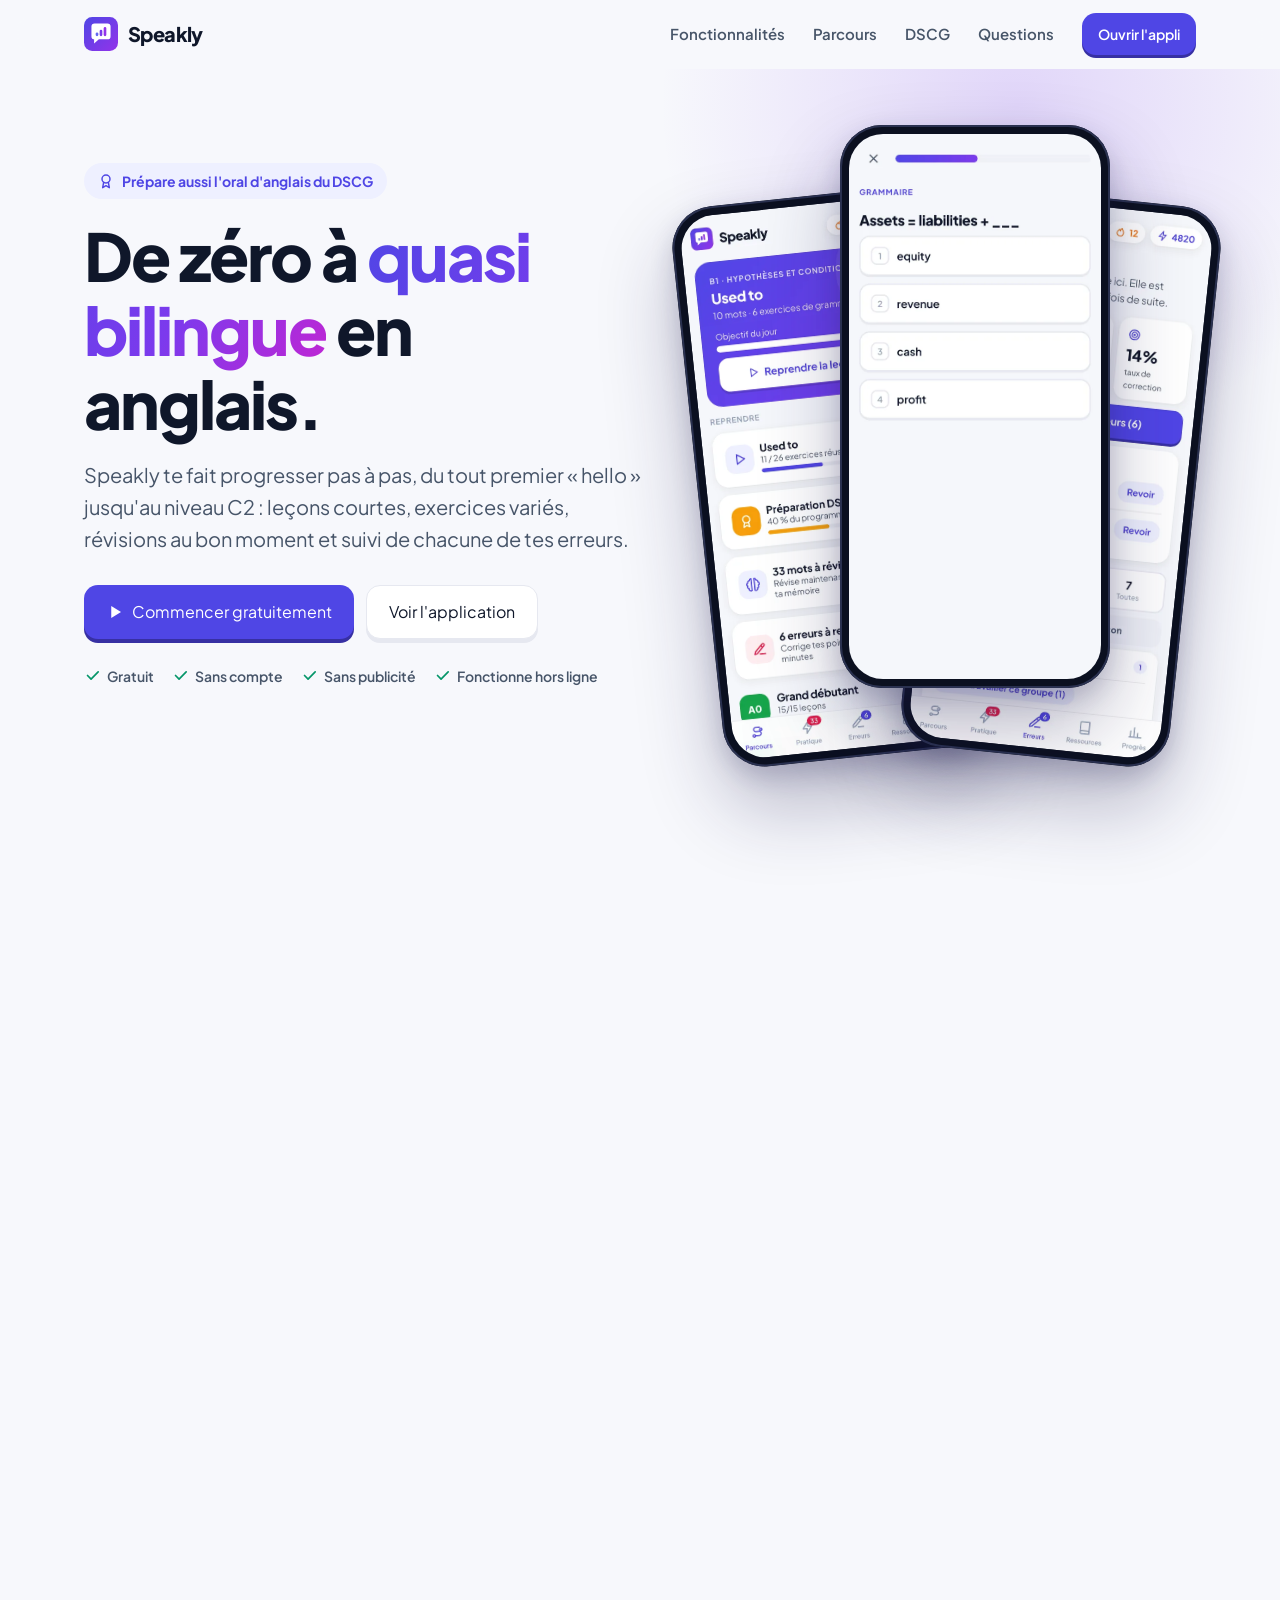
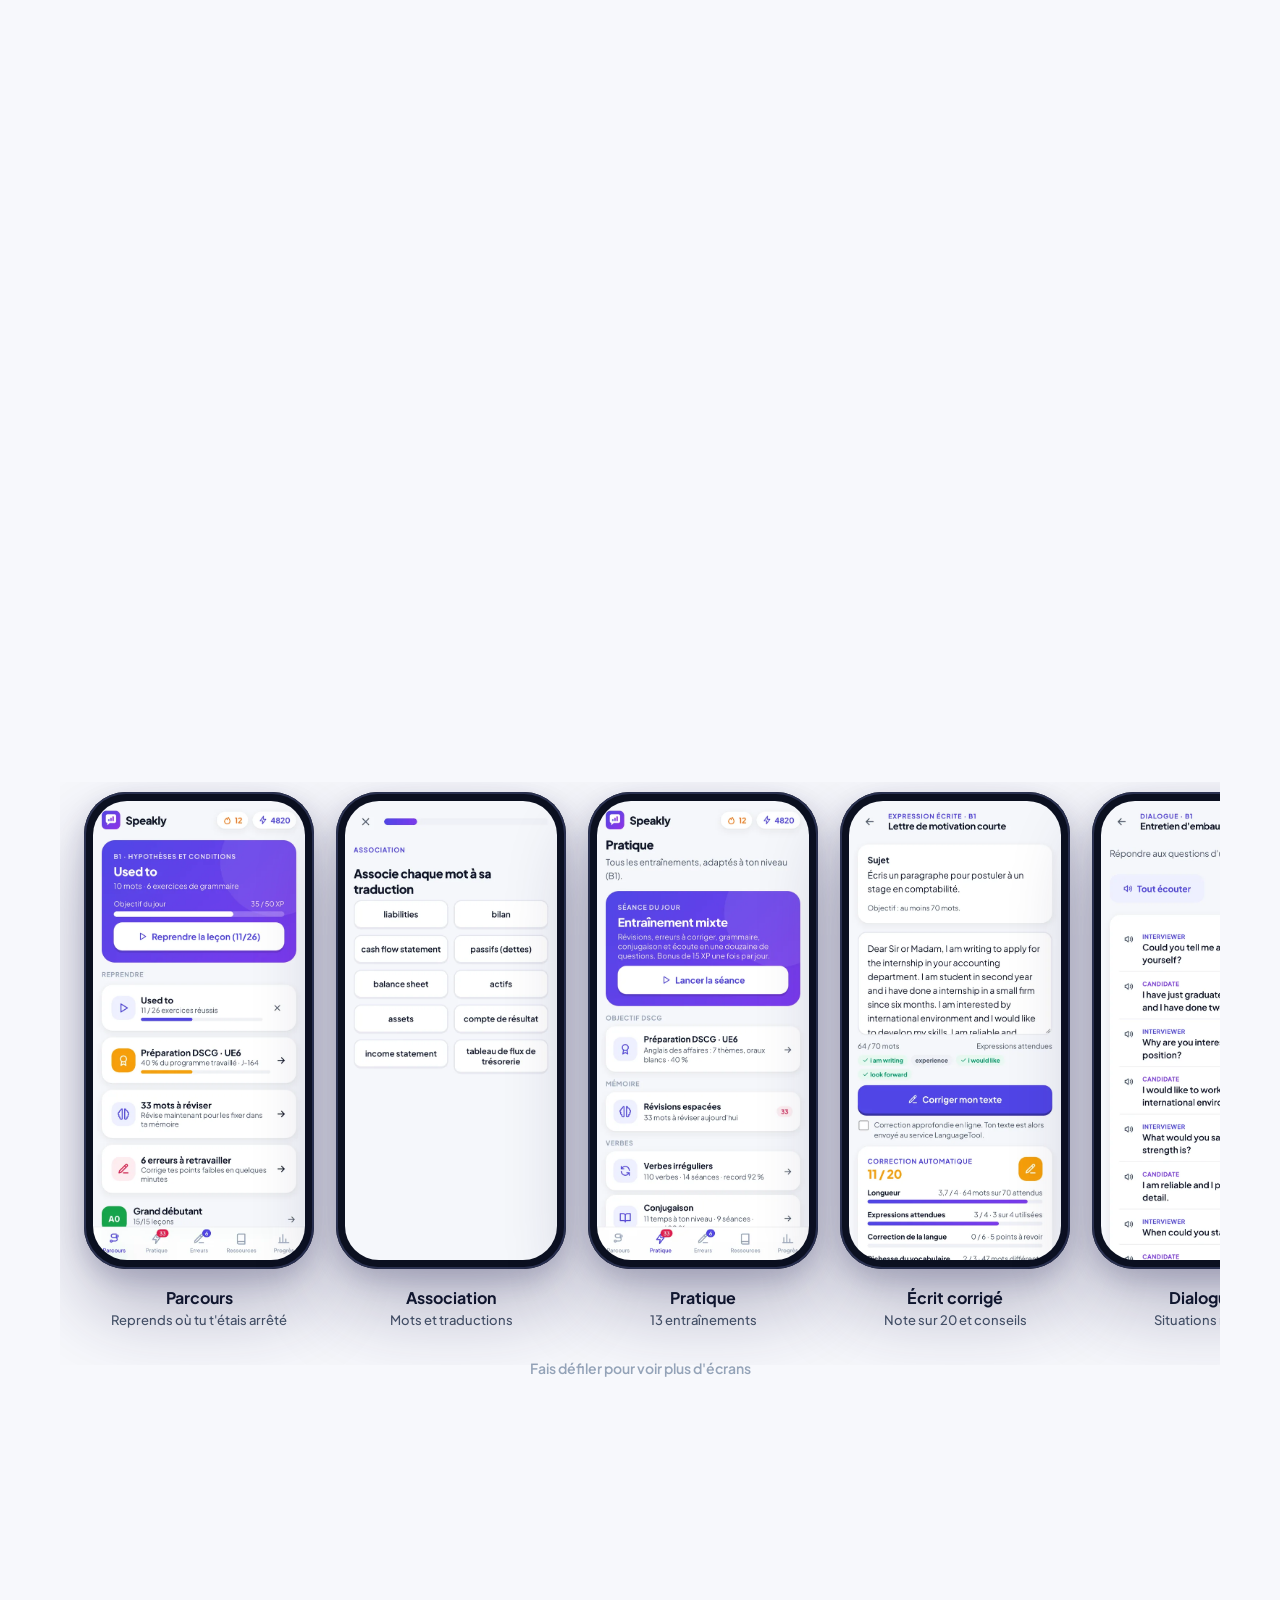
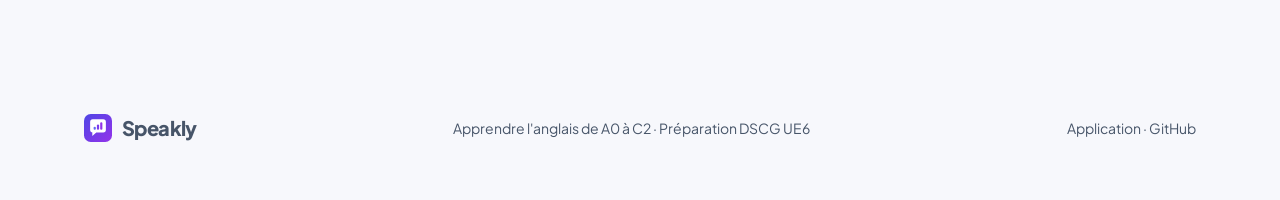
==== commit 4c60b7fd: "Site principal sur Netlify, mises à jour toujours fraîches, page de présentation compatible Safari C" ====
--- a/presentation/index.html
+++ b/presentation/index.html
@@ -8,8 +8,8 @@
 <meta name="theme-color" content="#4f46e5">
 <meta property="og:title" content="Speakly · Apprendre l'anglais de zéro au niveau bilingue">
 <meta property="og:description" content="140 leçons de A0 à C2 et une préparation complète à l'oral d'anglais du DSCG. Gratuit, sans compte, hors ligne.">
-<meta property="og:image" content="https://tauwni.github.io/Speakly/docs/images/banner.png">
-<meta property="og:url" content="https://tauwni.github.io/Speakly/presentation/">
+<meta property="og:image" content="https://speaklyyy.netlify.app/docs/images/banner.png">
+<meta property="og:url" content="https://speaklyyy.netlify.app/presentation/">
 <meta name="twitter:card" content="summary_large_image">
 <link rel="icon" href="../icon.svg" type="image/svg+xml">
 <link rel="apple-touch-icon" href="../icon-512.png">
@@ -21,7 +21,7 @@
   --pri:#4f46e5;--pri2:#7c3aed;--pri-soft:#eef0ff;--ok:#059669;--ok-soft:#e7f8f1;--ko:#e11d48;--gold:#f59e0b;
   --shadow:0 1px 2px rgba(15,23,42,.04),0 10px 30px rgba(15,23,42,.07);--r:24px;
 }
-@media (prefers-color-scheme:dark){:root{
+@media (prefers-color-scheme:dark){header.top{background:rgba(11,13,23,.86)}:root{
   --bg:#0b0d17;--surface:#151826;--surface2:#1d2133;--ink:#eef0f8;--ink2:#a3abc2;--muted:#6b7390;--line:#262a3e;
   --pri-soft:#232650;--ok-soft:#0f2a22;--shadow:0 1px 2px rgba(0,0,0,.3),0 10px 30px rgba(0,0,0,.3);
 }}
@@ -30,12 +30,13 @@
 body{margin:0;background:var(--bg);color:var(--ink);font-family:"Plus Jakarta Sans",-apple-system,BlinkMacSystemFont,"Segoe UI",Roboto,sans-serif;-webkit-font-smoothing:antialiased;line-height:1.6;overflow-x:hidden}
 a{color:inherit;text-decoration:none}
 img{max-width:100%;display:block}
+img[src="../icon.svg"]{border-radius:24%;flex:none}
 .wrap{max-width:1160px;margin:0 auto;padding:0 24px}
 h1,h2,h3{margin:0;letter-spacing:-.03em;line-height:1.12}
 .ic{flex:none}
 
 /* barre du haut */
-header.top{position:sticky;top:0;z-index:20;background:color-mix(in srgb,var(--bg) 82%,transparent);backdrop-filter:blur(14px);-webkit-backdrop-filter:blur(14px);border-bottom:1px solid transparent;transition:border-color .2s}
+header.top{position:sticky;top:0;z-index:20;background:rgba(247,248,252,.86);backdrop-filter:blur(14px);-webkit-backdrop-filter:blur(14px);border-bottom:1px solid transparent;transition:border-color .2s}
 header.top.scrolled{border-color:var(--line)}
 .nav{display:flex;align-items:center;justify-content:space-between;height:68px}
 .brand{display:flex;align-items:center;gap:10px;font-weight:800;font-size:20px;letter-spacing:-.03em}
@@ -221,7 +222,7 @@
 
 <header class="top" id="top">
   <div class="wrap nav">
-    <a class="brand" href="#"><svg width="34" height="34"><use href="#logo"/></svg>Speakly</a>
+    <a class="brand" href="#"><img src="../icon.svg" width="34" height="34" alt="">Speakly</a>
     <nav class="links">
       <a href="#fonctionnalites">Fonctionnalités</a>
       <a href="#parcours">Parcours</a>
@@ -426,7 +427,7 @@
   <section style="padding-top:20px">
     <div class="wrap">
       <div class="final reveal">
-        <svg width="72" height="72" style="margin:0 auto;display:block"><use href="#logo"/></svg>
+        <img src="../icon.svg" width="72" height="72" alt="" style="margin:0 auto;display:block">
         <h2>Ta première leçon prend 10 minutes</h2>
         <p>Passe le test de niveau, et commence exactement là où tu en es.</p>
         <div class="cta"><a class="btn" href="../"><svg class="ic" width="18" height="18" fill="currentColor"><use href="#i-play"/></svg>Ouvrir Speakly</a><a class="btn ghost" href="https://github.com/Tauwni/Speakly"><svg class="ic" width="18" height="18" fill="none" stroke="currentColor" stroke-width="2" stroke-linecap="round" stroke-linejoin="round"><use href="#i-gh"/></svg>Voir le code</a></div>
@@ -437,7 +438,7 @@
 
 <footer>
   <div class="wrap row">
-    <a class="brand" href="#"><svg width="28" height="28"><use href="#logo"/></svg>Speakly</a>
+    <a class="brand" href="#"><img src="../icon.svg" width="28" height="28" alt="">Speakly</a>
     <span>Apprendre l'anglais de A0 à C2 · Préparation DSCG UE6</span>
     <span><a href="../">Application</a> · <a href="https://github.com/Tauwni/Speakly">GitHub</a></span>
   </div>
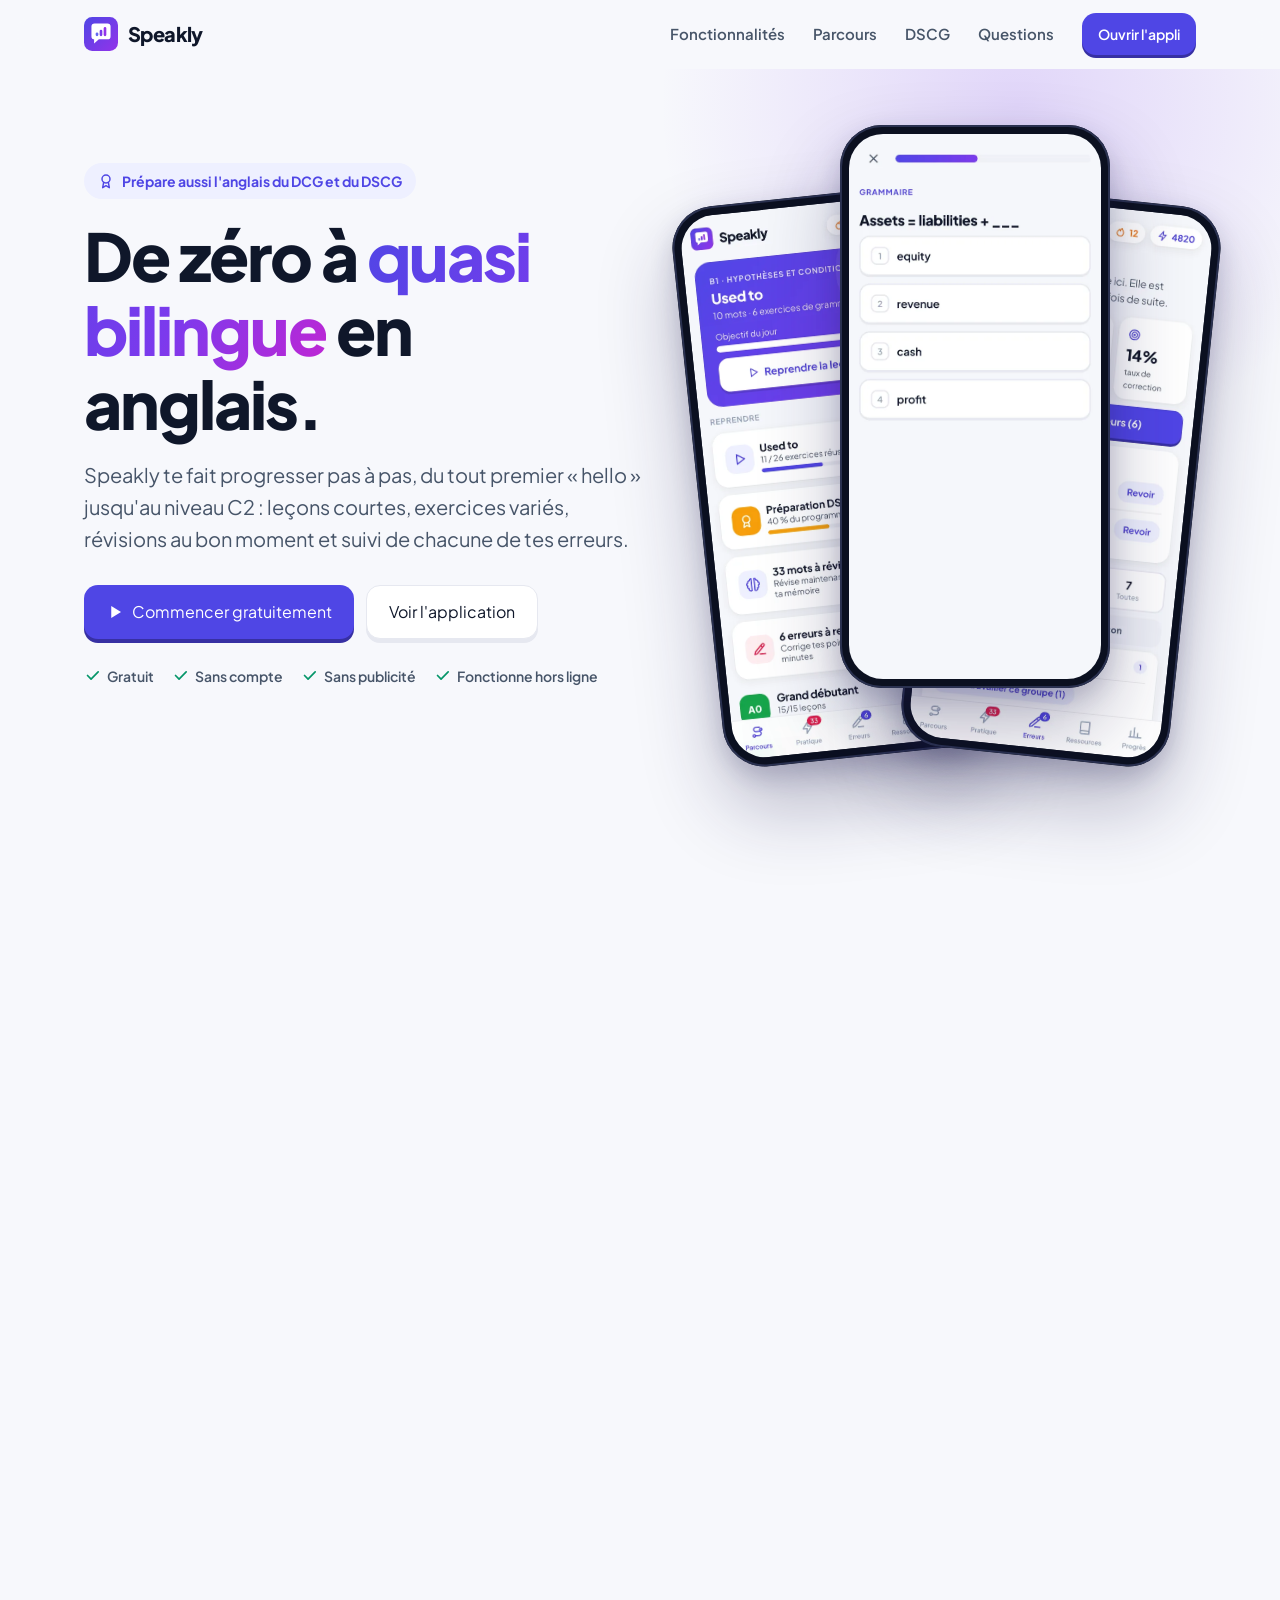
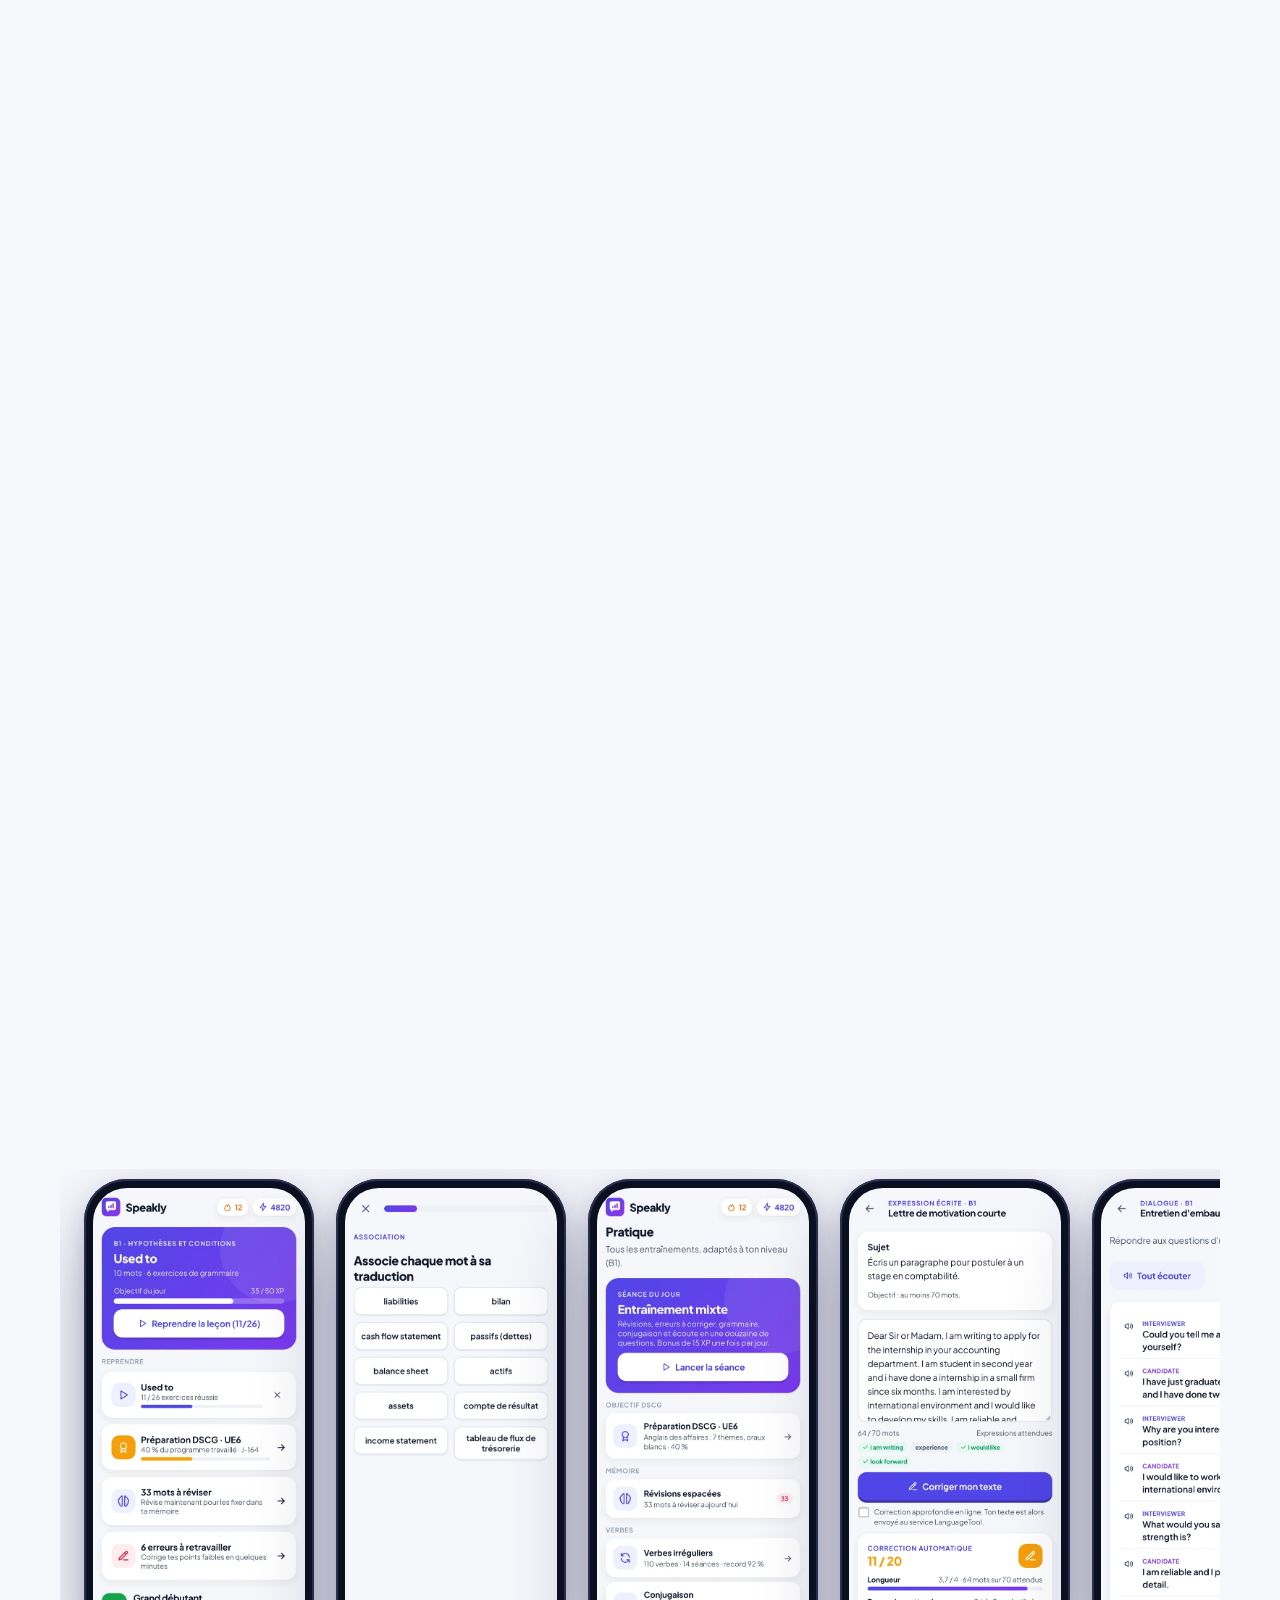
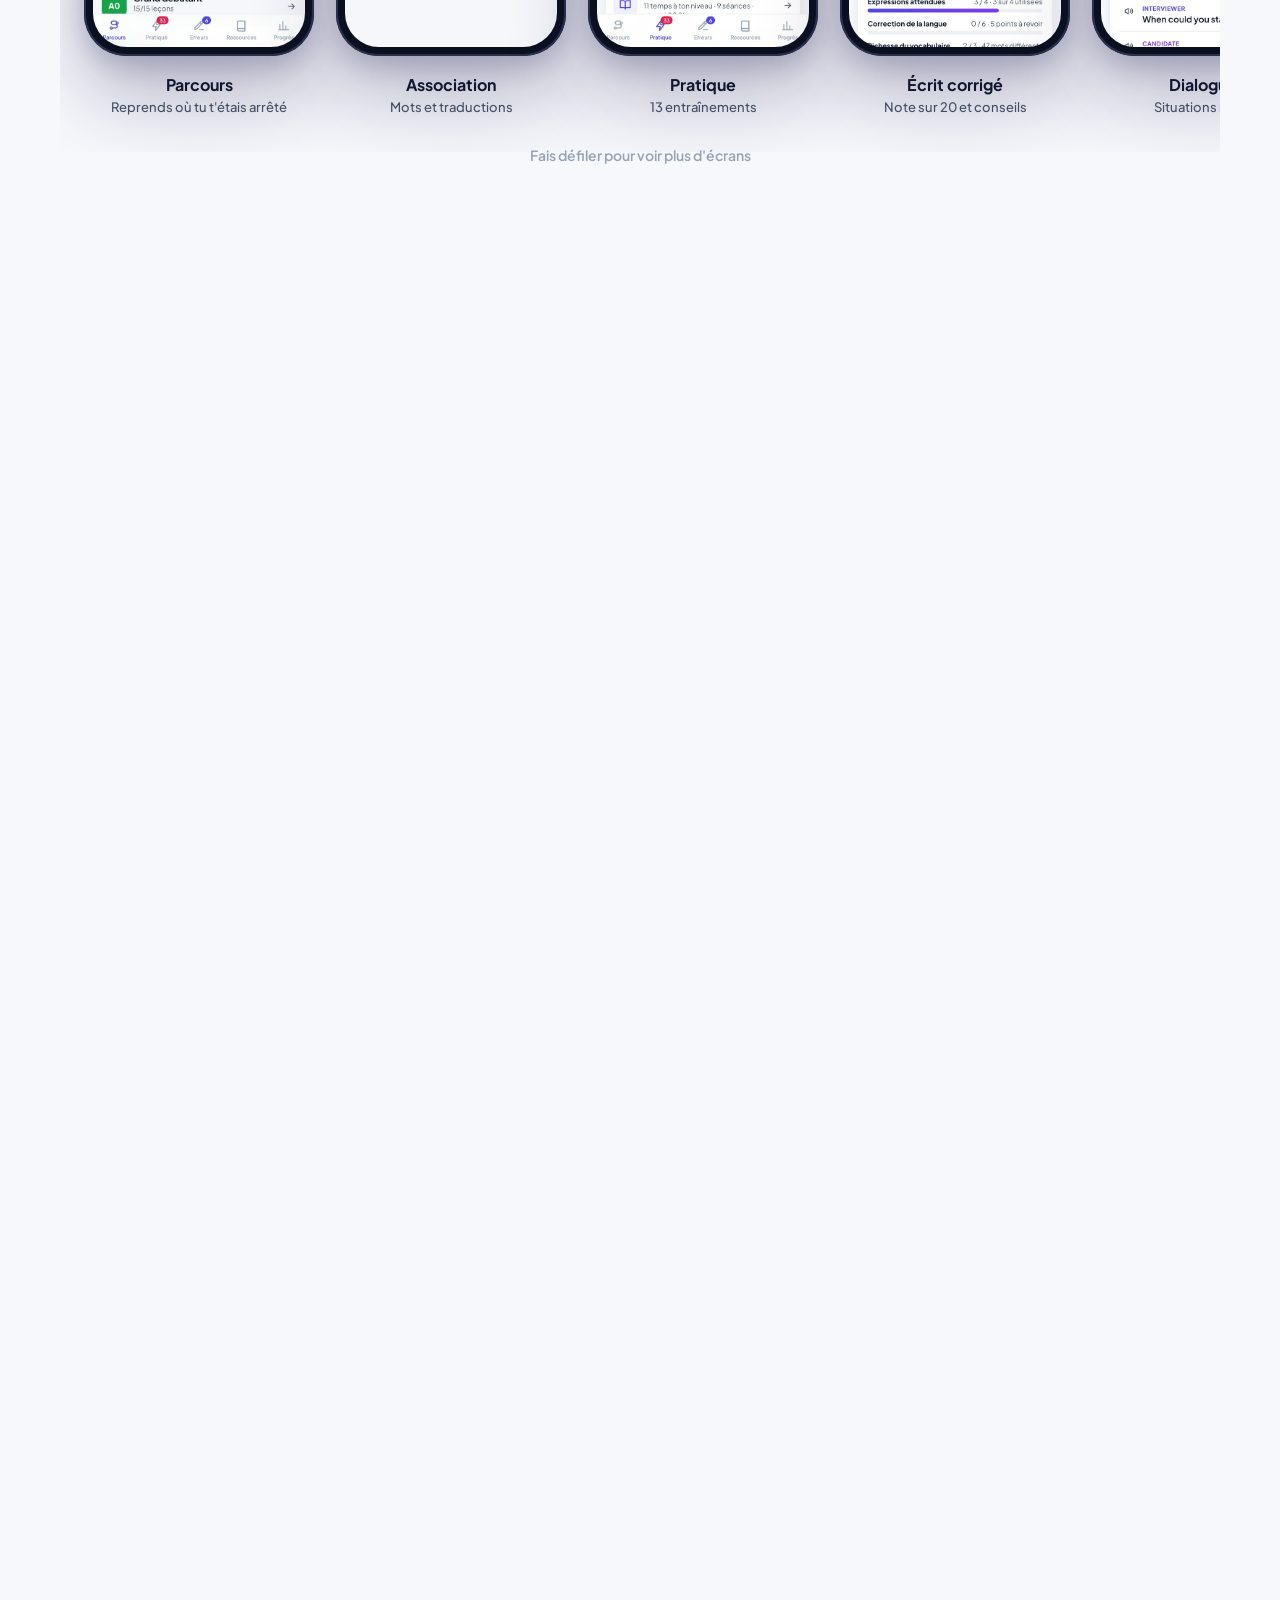
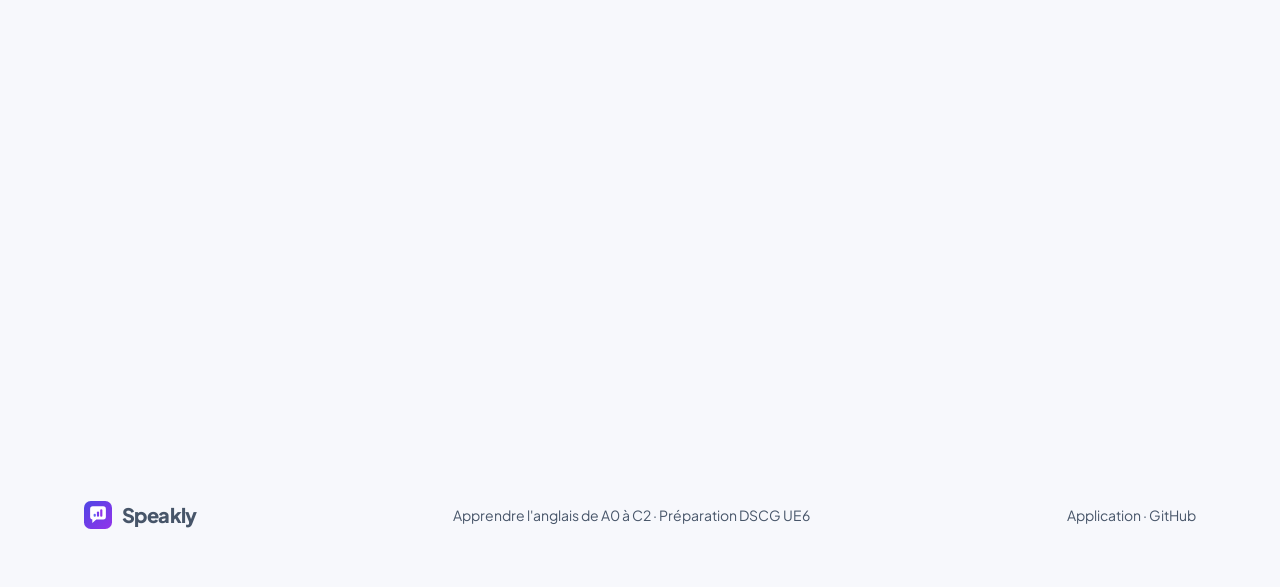
==== commit a43720ea: "Connexion au premier lancement, routine quotidienne (séries, oral, écoute), préparation DCG UE12 et " ====
--- a/presentation/index.html
+++ b/presentation/index.html
@@ -238,7 +238,7 @@
   <div class="hero">
     <div class="wrap grid">
       <div>
-        <span class="eyebrow"><svg class="ic" width="16" height="16" fill="none" stroke="currentColor" stroke-width="2.2" stroke-linecap="round" stroke-linejoin="round"><use href="#i-award"/></svg>Prépare aussi l'oral d'anglais du DSCG</span>
+        <span class="eyebrow"><svg class="ic" width="16" height="16" fill="none" stroke="currentColor" stroke-width="2.2" stroke-linecap="round" stroke-linejoin="round"><use href="#i-award"/></svg>Prépare aussi l'anglais du DCG et du DSCG</span>
         <h1>De zéro à <span class="grad">quasi bilingue</span> en anglais.</h1>
         <p class="lead">Speakly te fait progresser pas à pas, du tout premier « hello » jusqu'au niveau C2 : leçons courtes, exercices variés, révisions au bon moment et suivi de chacune de tes erreurs.</p>
         <div class="cta">
@@ -263,7 +263,7 @@
         <div class="stat"><b>140</b><span>leçons de A0 à C2</span></div>
         <div class="stat"><b>1 600+</b><span>mots avec audio</span></div>
         <div class="stat"><b>11</b><span>types d'exercices</span></div>
-        <div class="stat"><b>7</b><span>thèmes du DSCG</span></div>
+        <div class="stat"><b>DCG · DSCG</b><span>UE12 et UE6 préparées</span></div>
       </div>
     </div>
   </div>
@@ -281,6 +281,7 @@
         <div class="feat reveal"><div class="ib"><svg width="24" height="24" fill="none" stroke="currentColor" stroke-width="2" stroke-linecap="round" stroke-linejoin="round"><use href="#i-doc"/></svg></div><h3>Correction de l'écrit</h3><p>Tes rédactions notées sur 20, avec les fautes soulignées et expliquées en français.</p></div>
         <div class="feat reveal"><div class="ib"><svg width="24" height="24" fill="none" stroke="currentColor" stroke-width="2" stroke-linecap="round" stroke-linejoin="round"><use href="#i-award"/></svg></div><h3>Examens et certificats</h3><p>Un examen par niveau et un certificat à partir de 80 % pour valider ta progression.</p></div>
         <div class="feat reveal"><div class="ib"><svg width="24" height="24" fill="none" stroke="currentColor" stroke-width="2" stroke-linecap="round" stroke-linejoin="round"><use href="#i-play"/></svg></div><h3>Reprise là où tu t'es arrêté</h3><p>Une leçon ou un examen interrompu reprend plus tard exactement à la même question.</p></div>
+        <div class="feat reveal"><div class="ib"><svg width="24" height="24" fill="none" stroke="currentColor" stroke-width="2" stroke-linecap="round" stroke-linejoin="round"><use href="#i-play"/></svg></div><h3>Routine quotidienne</h3><p>Séries en VO, oral à voix haute, podcasts : une check-list chaque jour, avec des séries conseillées selon ton niveau et un carnet de mots.</p></div>
         <div class="feat reveal"><div class="ib"><svg width="24" height="24" fill="none" stroke="currentColor" stroke-width="2" stroke-linecap="round" stroke-linejoin="round"><use href="#i-chart"/></svg></div><h3>Progrès motivants</h3><p>Série de jours, objectif quotidien, précision, maîtrise par niveau et 24 badges à débloquer.</p></div>
       </div>
     </div>
@@ -348,9 +349,9 @@
       <div class="dscg reveal">
         <div class="split">
           <div>
-            <span class="kicker">Préparation DSCG · UE6</span>
+            <span class="kicker">Préparation DCG · UE12 et DSCG · UE6</span>
             <h2>Prêt pour l'oral d'anglais des affaires</h2>
-            <p class="lead">Un article de presse, une heure de préparation, trente minutes face au jury. Speakly t'entraîne sur tout le programme, même si tu pars de zéro.</p>
+            <p class="lead">Un article de presse, une heure de préparation, trente minutes face au jury. Speakly t'entraîne sur tout le programme, même si tu pars de zéro. Et pour le DCG (UE12, écrit de 3 heures) : synthèses en français, commentaires et documents professionnels corrigés, plus une épreuve blanche chronométrée.</p>
             <div class="themes">
               <div class="theme"><span>1</span>Gouvernance et RSE</div>
               <div class="theme"><span>2</span>Systèmes d'information et IA</div>
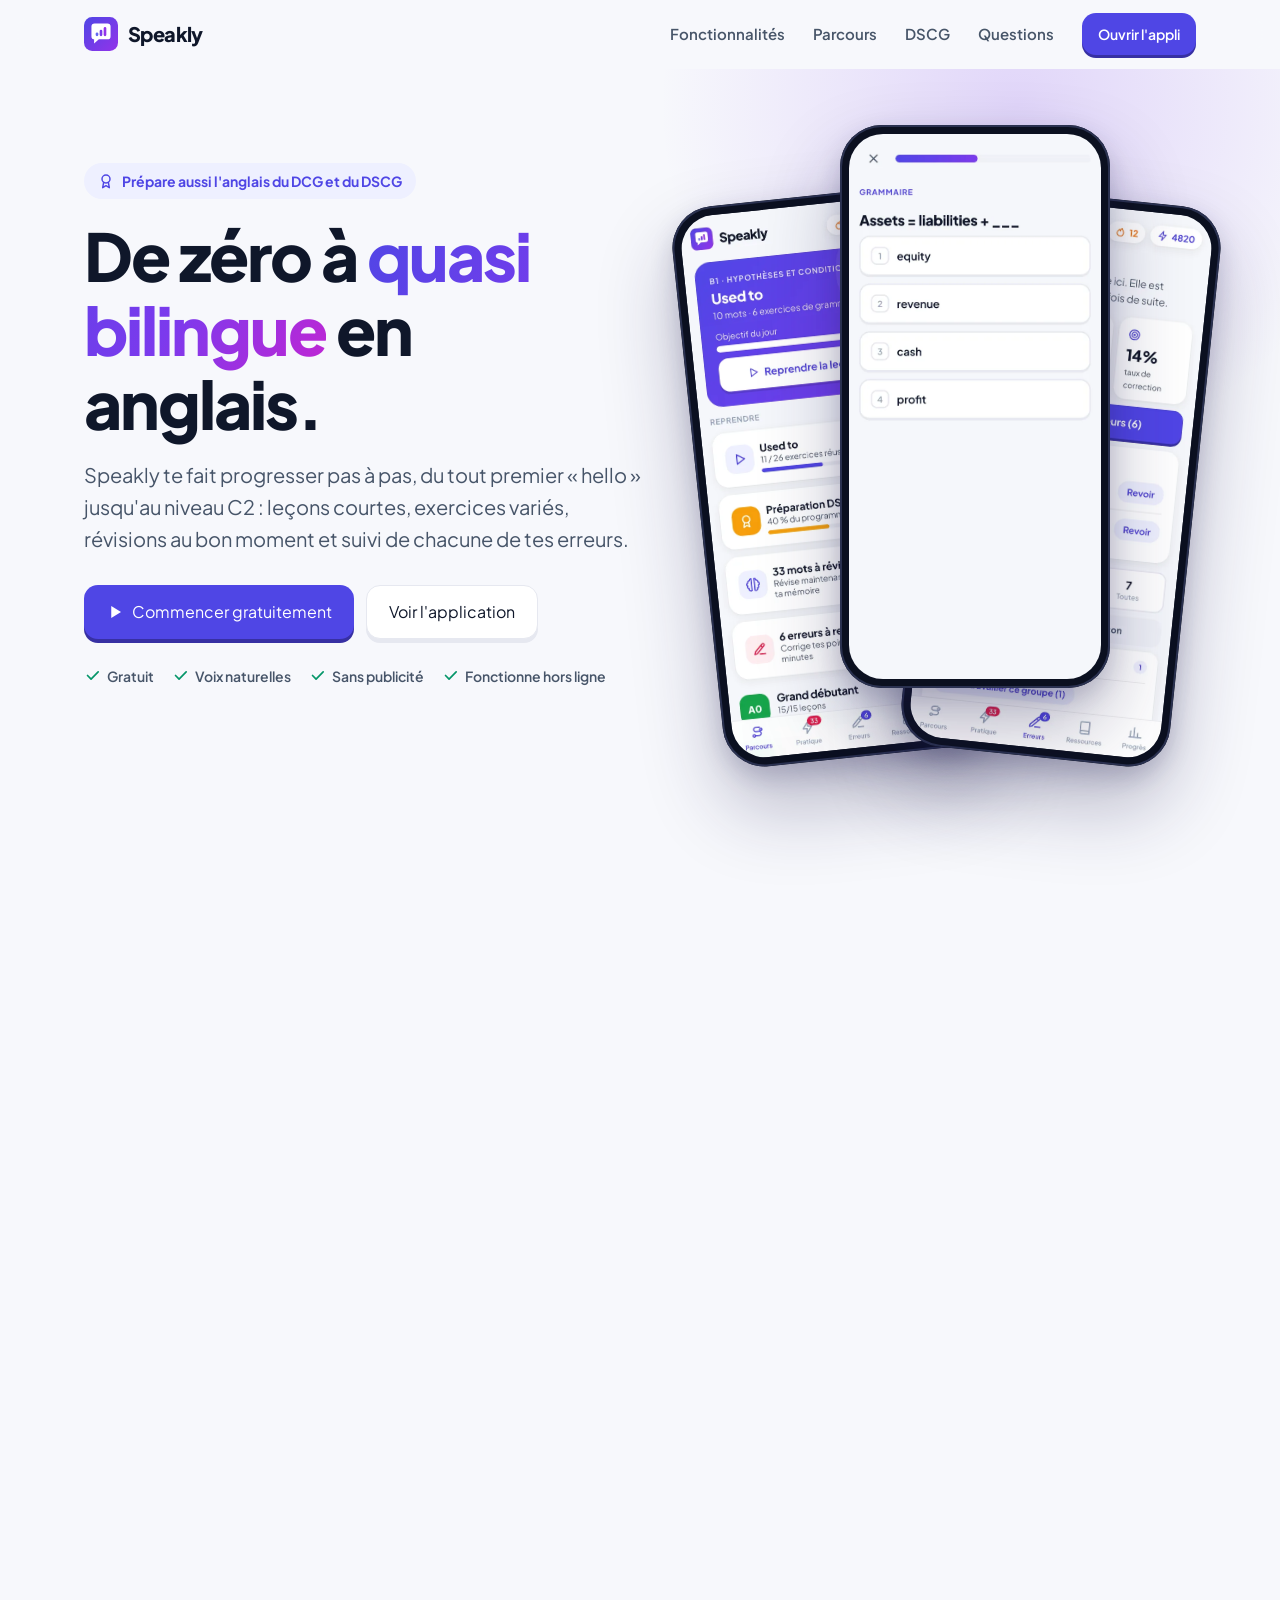
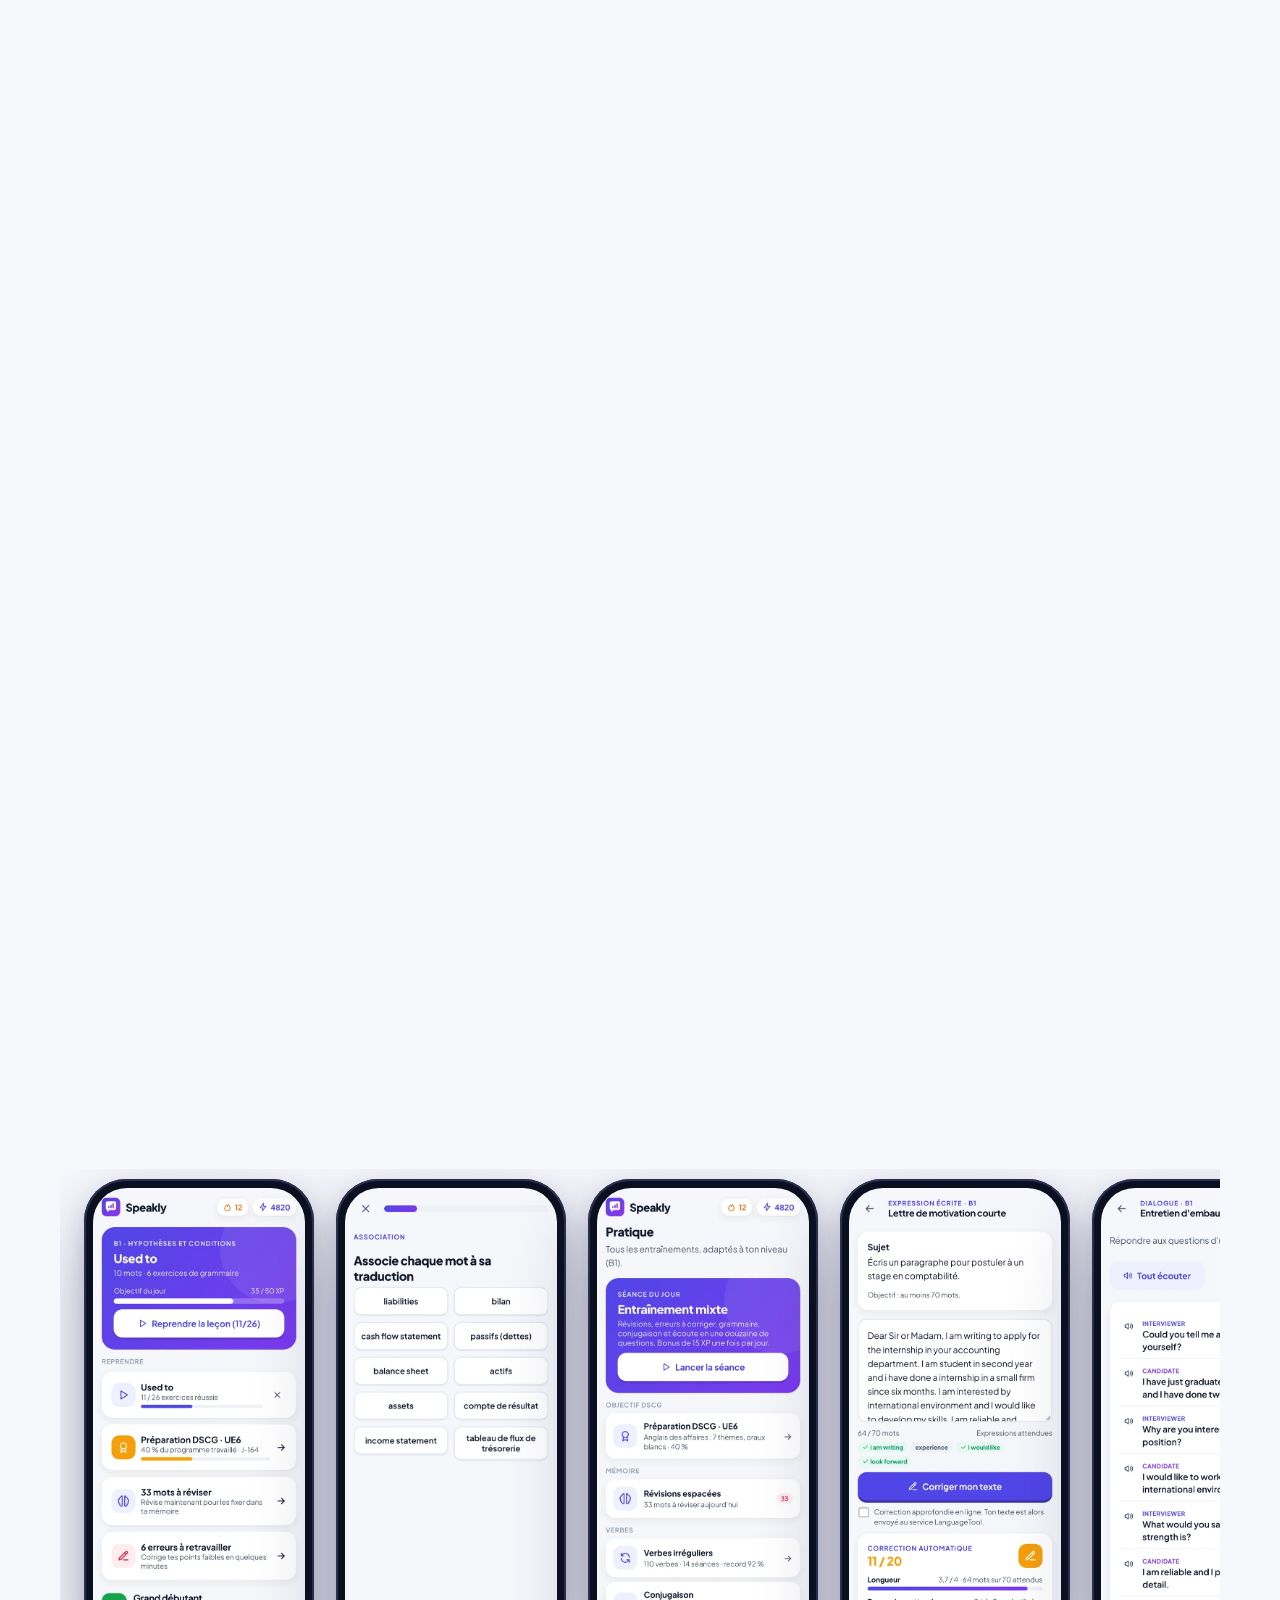
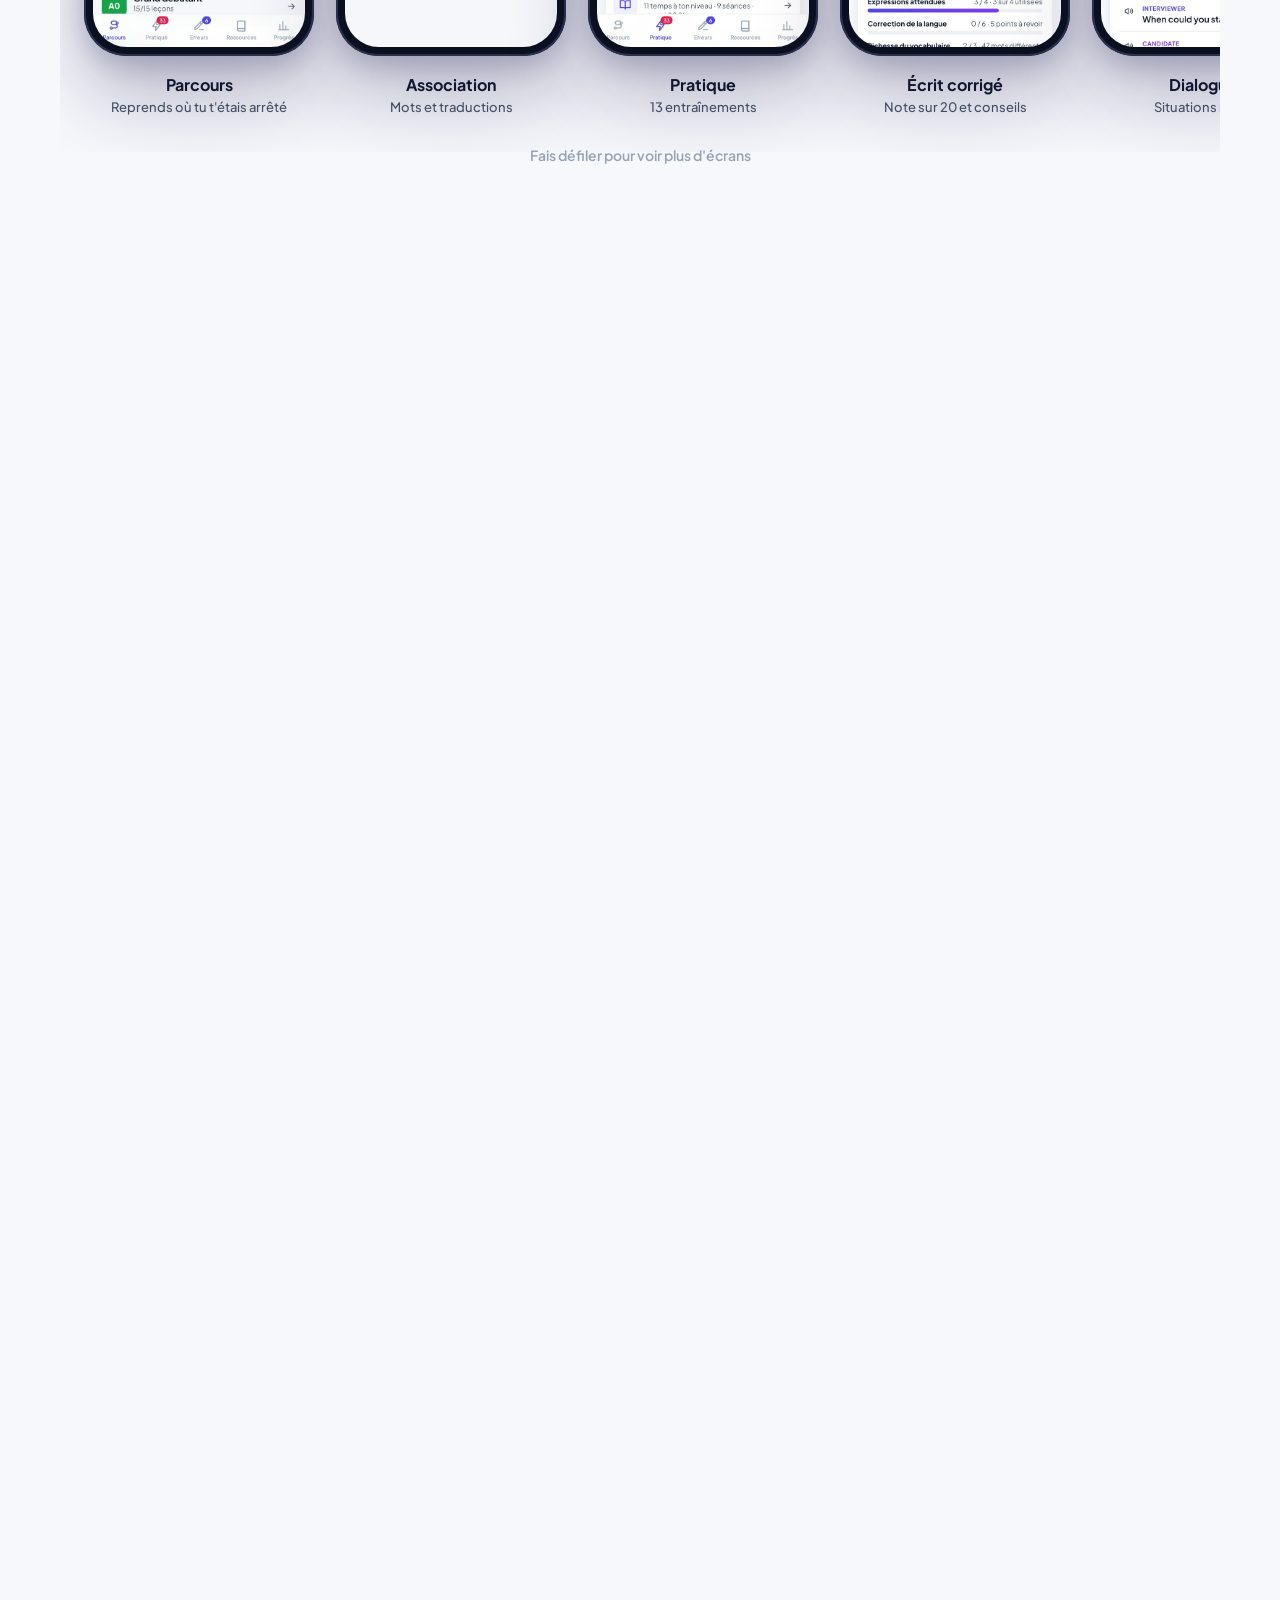
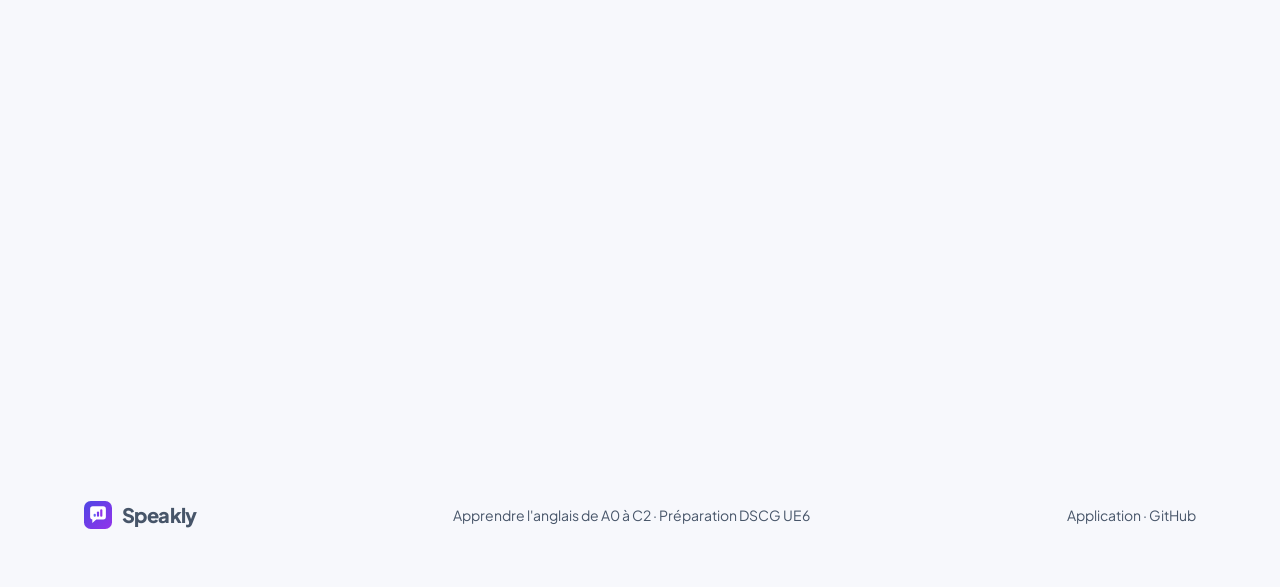
==== commit b26ee9d2: "Connexion obligatoire, voix naturelles (Deepgram Aura via Workers AI), routine fondée sur les études" ====
--- a/presentation/index.html
+++ b/presentation/index.html
@@ -4,10 +4,10 @@
 <meta charset="utf-8">
 <meta name="viewport" content="width=device-width,initial-scale=1,viewport-fit=cover">
 <title>Speakly · Apprendre l'anglais de zéro au niveau bilingue</title>
-<meta name="description" content="Speakly : 140 leçons de A0 à C2, révisions espacées, suivi des erreurs, correction de l'écrit et préparation complète de l'oral d'anglais du DSCG. Gratuit, sans compte, hors ligne.">
+<meta name="description" content="Speakly : 140 leçons de A0 à C2, révisions espacées, suivi des erreurs, correction de l'écrit et préparation complète de l'oral d'anglais du DSCG. Gratuit, sans publicité, avec voix naturelles.">
 <meta name="theme-color" content="#4f46e5">
 <meta property="og:title" content="Speakly · Apprendre l'anglais de zéro au niveau bilingue">
-<meta property="og:description" content="140 leçons de A0 à C2 et une préparation complète à l'oral d'anglais du DSCG. Gratuit, sans compte, hors ligne.">
+<meta property="og:description" content="140 leçons de A0 à C2 et une préparation complète à l'oral d'anglais du DSCG. Gratuit, sans publicité, avec voix naturelles.">
 <meta property="og:image" content="https://speaklyyy.netlify.app/docs/images/banner.png">
 <meta property="og:url" content="https://speaklyyy.netlify.app/presentation/">
 <meta name="twitter:card" content="summary_large_image">
@@ -247,7 +247,7 @@
         </div>
         <div class="trust">
           <span><svg class="ic" width="17" height="17" fill="none" stroke="currentColor" stroke-width="2.4" stroke-linecap="round" stroke-linejoin="round"><use href="#i-check"/></svg>Gratuit</span>
-          <span><svg class="ic" width="17" height="17" fill="none" stroke="currentColor" stroke-width="2.4" stroke-linecap="round" stroke-linejoin="round"><use href="#i-check"/></svg>Sans compte</span>
+          <span><svg class="ic" width="17" height="17" fill="none" stroke="currentColor" stroke-width="2.4" stroke-linecap="round" stroke-linejoin="round"><use href="#i-check"/></svg>Voix naturelles</span>
           <span><svg class="ic" width="17" height="17" fill="none" stroke="currentColor" stroke-width="2.4" stroke-linecap="round" stroke-linejoin="round"><use href="#i-check"/></svg>Sans publicité</span>
           <span><svg class="ic" width="17" height="17" fill="none" stroke="currentColor" stroke-width="2.4" stroke-linecap="round" stroke-linejoin="round"><use href="#i-check"/></svg>Fonctionne hors ligne</span>
         </div>
@@ -400,7 +400,7 @@
   <!-- INSTALLATION -->
   <section id="installer" style="padding-top:20px">
     <div class="wrap">
-      <div class="sec-head reveal"><span class="kicker">Installation</span><h2>Installe-la en dix secondes</h2><p>Aucune boutique d'applications, aucun compte : ouvre le lien et ajoute-la à ton écran d'accueil.</p></div>
+      <div class="sec-head reveal"><span class="kicker">Installation</span><h2>Installe-la en dix secondes</h2><p>Aucune boutique d'applications : ouvre le lien, crée ton compte en dix secondes et ajoute l'appli à ton écran d'accueil.</p></div>
       <div class="install">
         <div class="inst reveal"><svg width="30" height="30" fill="none" stroke="var(--pri)" stroke-width="2" stroke-linecap="round" stroke-linejoin="round"><use href="#i-phone"/></svg><h3>iPhone</h3><ol><li>Ouvre l'appli dans Safari</li><li>Touche le bouton Partager</li><li>Choisis « Sur l'écran d'accueil »</li></ol></div>
         <div class="inst reveal"><svg width="30" height="30" fill="none" stroke="var(--pri)" stroke-width="2" stroke-linecap="round" stroke-linejoin="round"><use href="#i-phone"/></svg><h3>Android</h3><ol><li>Ouvre l'appli dans Chrome</li><li>Touche le menu ⋮</li><li>Choisis « Installer l'application »</li></ol></div>
@@ -415,9 +415,9 @@
       <div class="sec-head reveal"><span class="kicker">Questions</span><h2>Questions fréquentes</h2></div>
       <div class="faq">
         <details class="reveal"><summary>Je n'ai aucune base en anglais, est-ce que c'est adapté ?<svg class="ic" width="22" height="22" fill="none" stroke="currentColor" stroke-width="2.2" stroke-linecap="round"><use href="#i-plus"/></svg></summary><p>Oui. Le niveau A0 commence par les salutations, les nombres et les mots les plus simples. Choisis « Je pars de zéro » au démarrage, ou passe le test de niveau pour vérifier.</p></details>
-        <details class="reveal"><summary>Est-ce vraiment gratuit ?<svg class="ic" width="22" height="22" fill="none" stroke="currentColor" stroke-width="2.2" stroke-linecap="round"><use href="#i-plus"/></svg></summary><p>Oui : pas d'abonnement, pas de publicité, pas de compte à créer. Le code est public sur GitHub.</p></details>
-        <details class="reveal"><summary>Où est enregistrée ma progression ?<svg class="ic" width="22" height="22" fill="none" stroke="currentColor" stroke-width="2.2" stroke-linecap="round"><use href="#i-plus"/></svg></summary><p>Directement sur ton appareil, dans le navigateur. Rien n'est envoyé à un serveur. Attention : si tu effaces les données du navigateur, ta progression est effacée aussi.</p></details>
-        <details class="reveal"><summary>Est-ce que ça marche sans connexion ?<svg class="ic" width="22" height="22" fill="none" stroke="currentColor" stroke-width="2.2" stroke-linecap="round"><use href="#i-plus"/></svg></summary><p>Oui, après une première ouverture. Seule la correction approfondie de l'écrit, facultative, a besoin d'Internet.</p></details>
+        <details class="reveal"><summary>Est-ce vraiment gratuit ?<svg class="ic" width="22" height="22" fill="none" stroke="currentColor" stroke-width="2.2" stroke-linecap="round"><use href="#i-plus"/></svg></summary><p>Oui : pas d\'abonnement ni de publicité. Le compte est gratuit : un pseudo et un code secret suffisent, sans e-mail. Le code est public sur GitHub.</p></details>
+        <details class="reveal"><summary>Où est enregistrée ma progression ?<svg class="ic" width="22" height="22" fill="none" stroke="currentColor" stroke-width="2.2" stroke-linecap="round"><use href="#i-plus"/></svg></summary><p>Sur ton compte, en ligne, et sur ton appareil. Tu la retrouves en te connectant avec ton pseudo et ton code secret sur n\'importe quel téléphone ou ordinateur. Le code n\'est jamais stocké en clair.</p></details>
+        <details class="reveal"><summary>Est-ce que ça marche sans connexion ?<svg class="ic" width="22" height="22" fill="none" stroke="currentColor" stroke-width="2.2" stroke-linecap="round"><use href="#i-plus"/></svg></summary><p>Oui, après une première connexion : les leçons fonctionnent hors ligne et ta progression se synchronise dès que tu retrouves du réseau. Les voix naturelles et la correction approfondie de l\'écrit ont besoin d\'Internet ; sans réseau, la voix de l\'appareil prend le relais.</p></details>
         <details class="reveal"><summary>À qui s'adresse le mode DSCG ?<svg class="ic" width="22" height="22" fill="none" stroke="currentColor" stroke-width="2.2" stroke-linecap="round"><use href="#i-plus"/></svg></summary><p>Aux candidats de l'UE6 Anglais des affaires. Il couvre les sept thèmes du programme avec vocabulaire, notions, articles, synthèses et oraux blancs. Le programme est présenté d'après l'arrêté du 4 août 2025 : vérifie les modalités de ta session sur le texte officiel.</p></details>
         <details class="reveal"><summary>Combien de temps faut-il par jour ?<svg class="ic" width="22" height="22" fill="none" stroke="currentColor" stroke-width="2.2" stroke-linecap="round"><use href="#i-plus"/></svg></summary><p>Tu choisis ton objectif quotidien, de 10 à 100 XP. Une leçon prend environ 10 minutes, la séance du jour 5 à 10 minutes. La régularité compte plus que la durée.</p></details>
       </div>
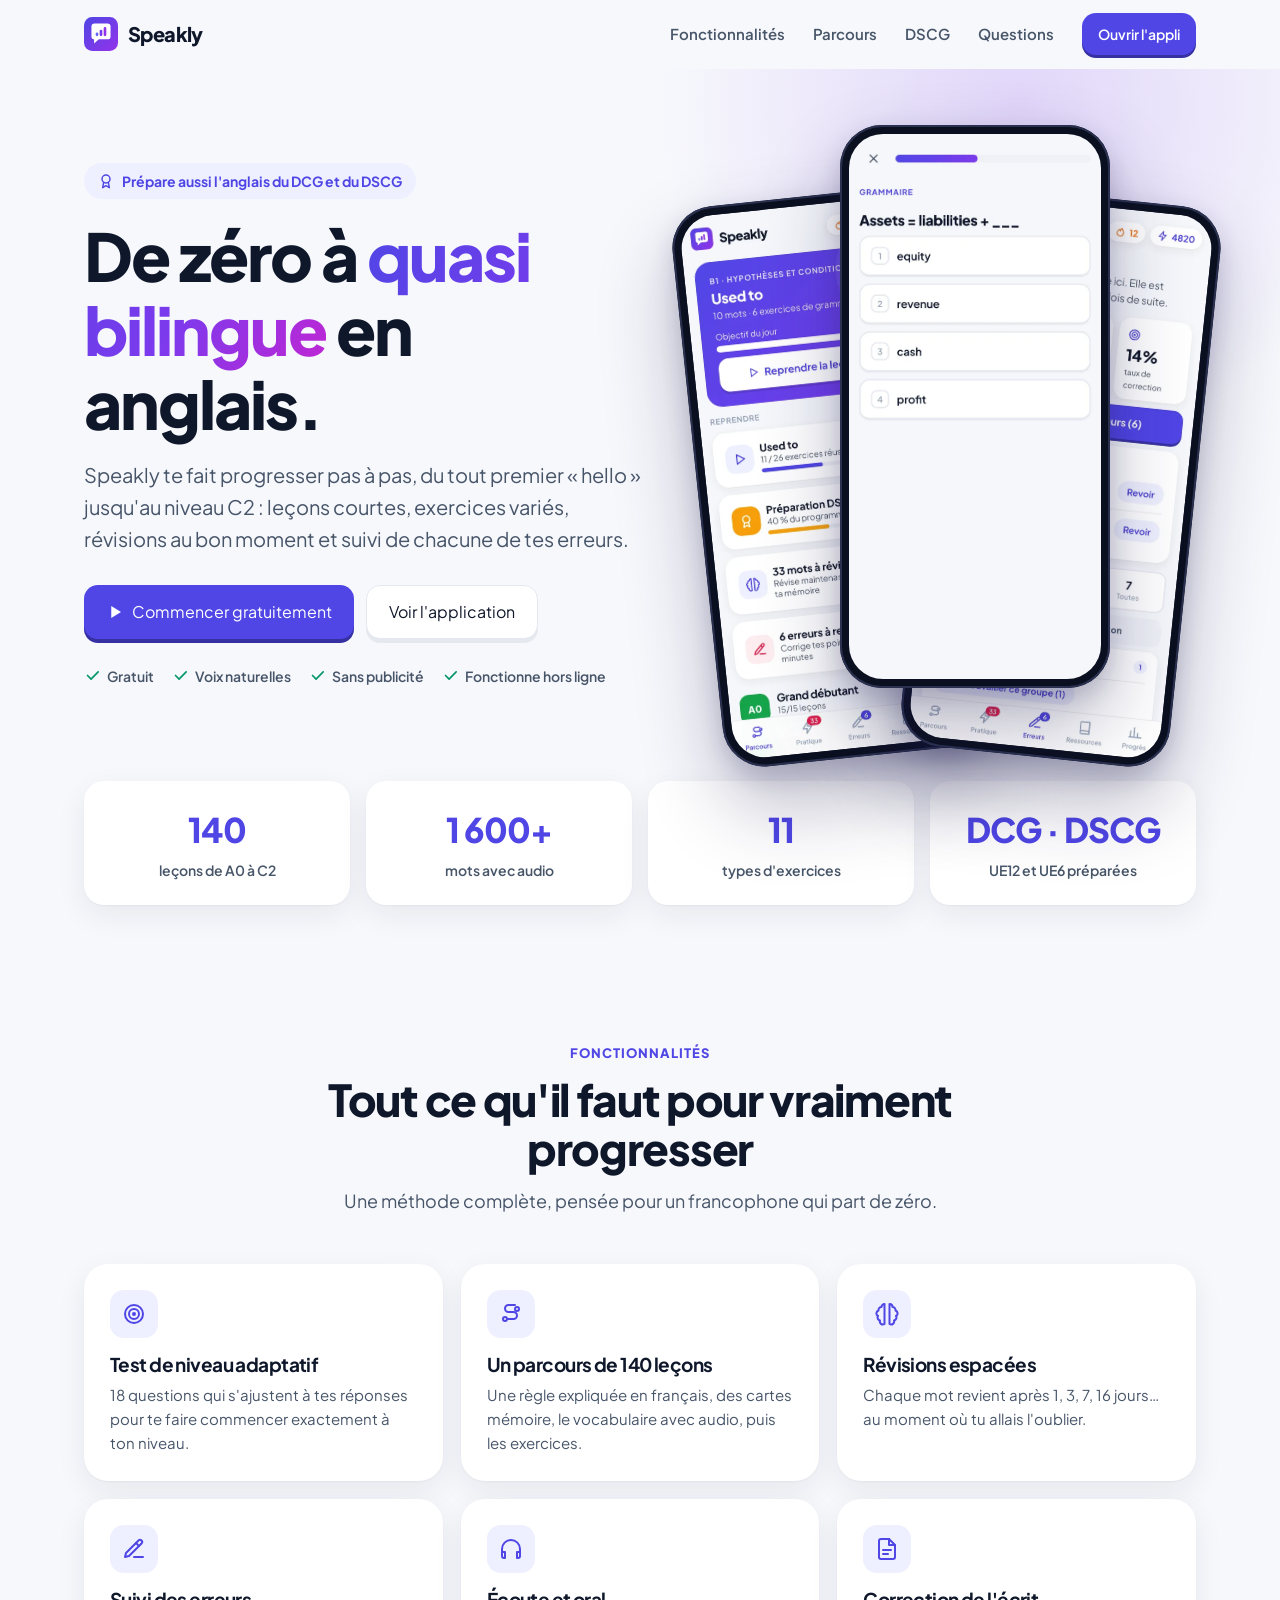
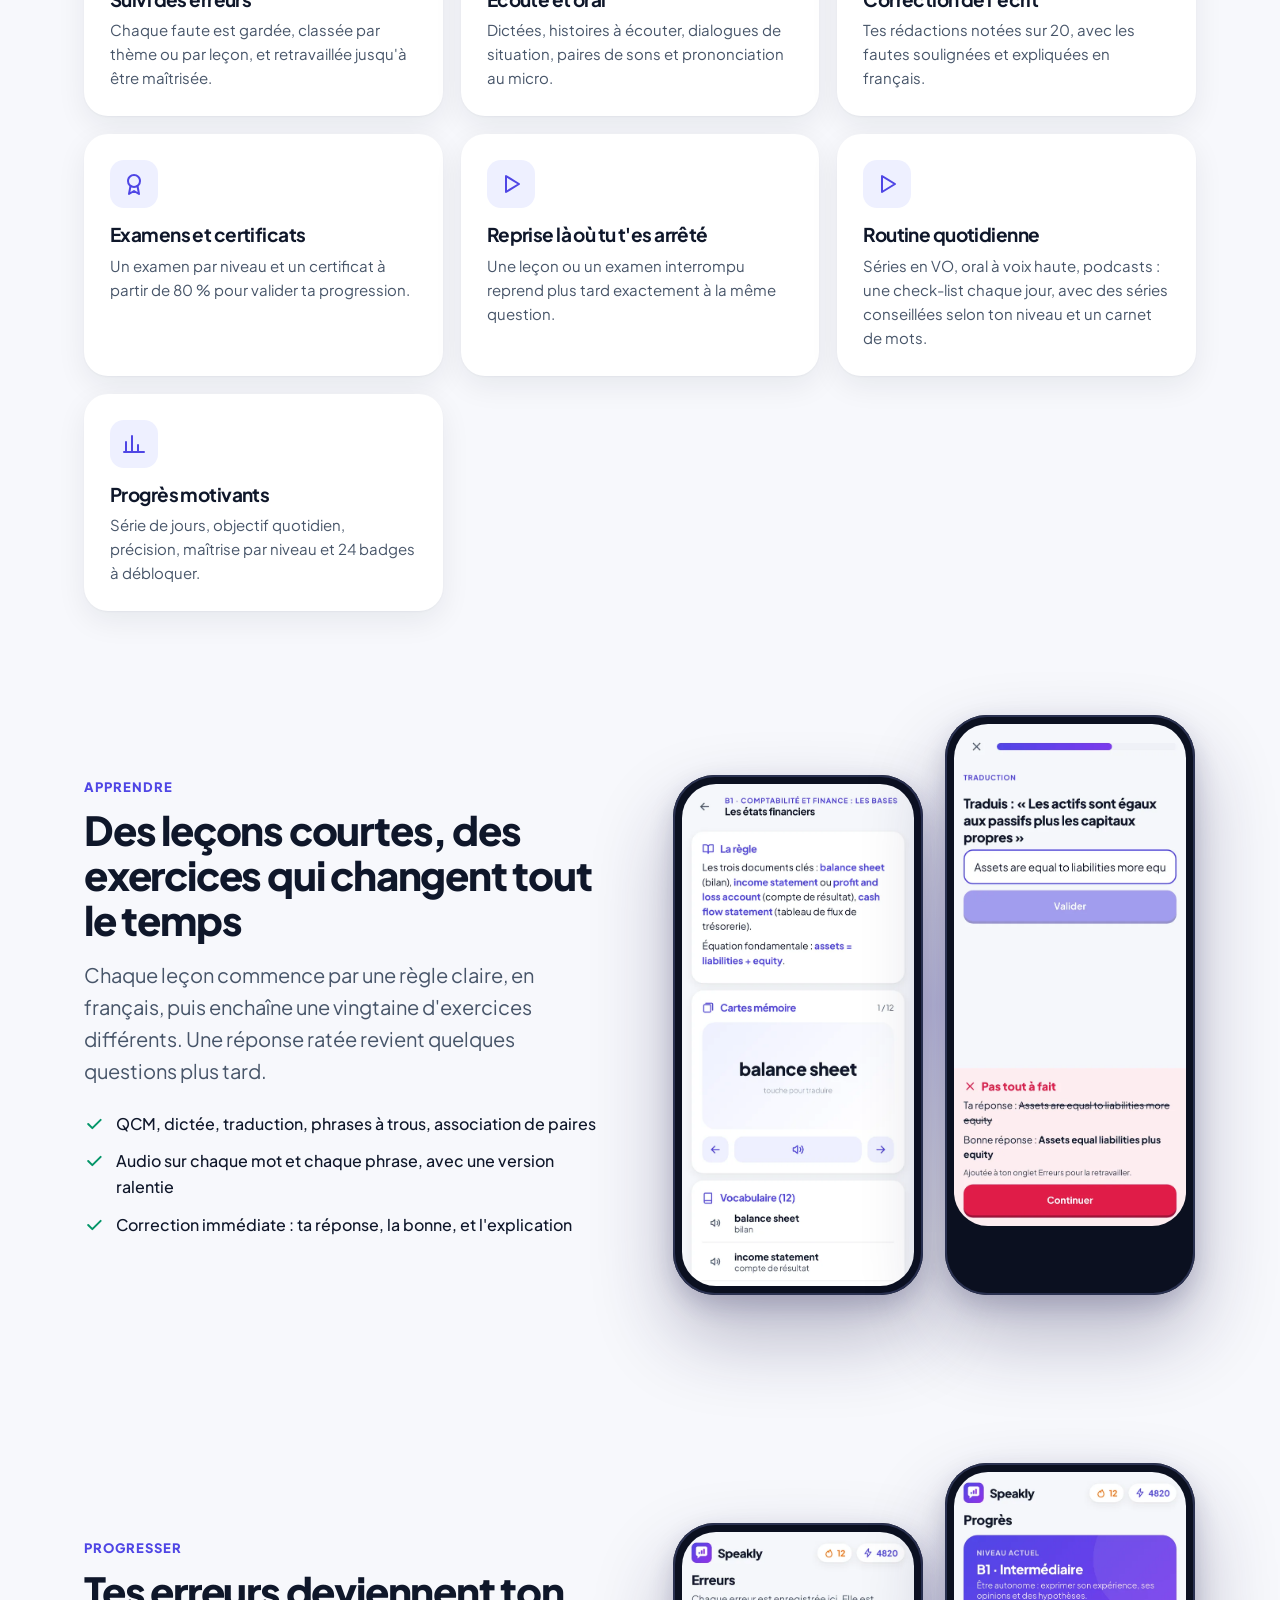
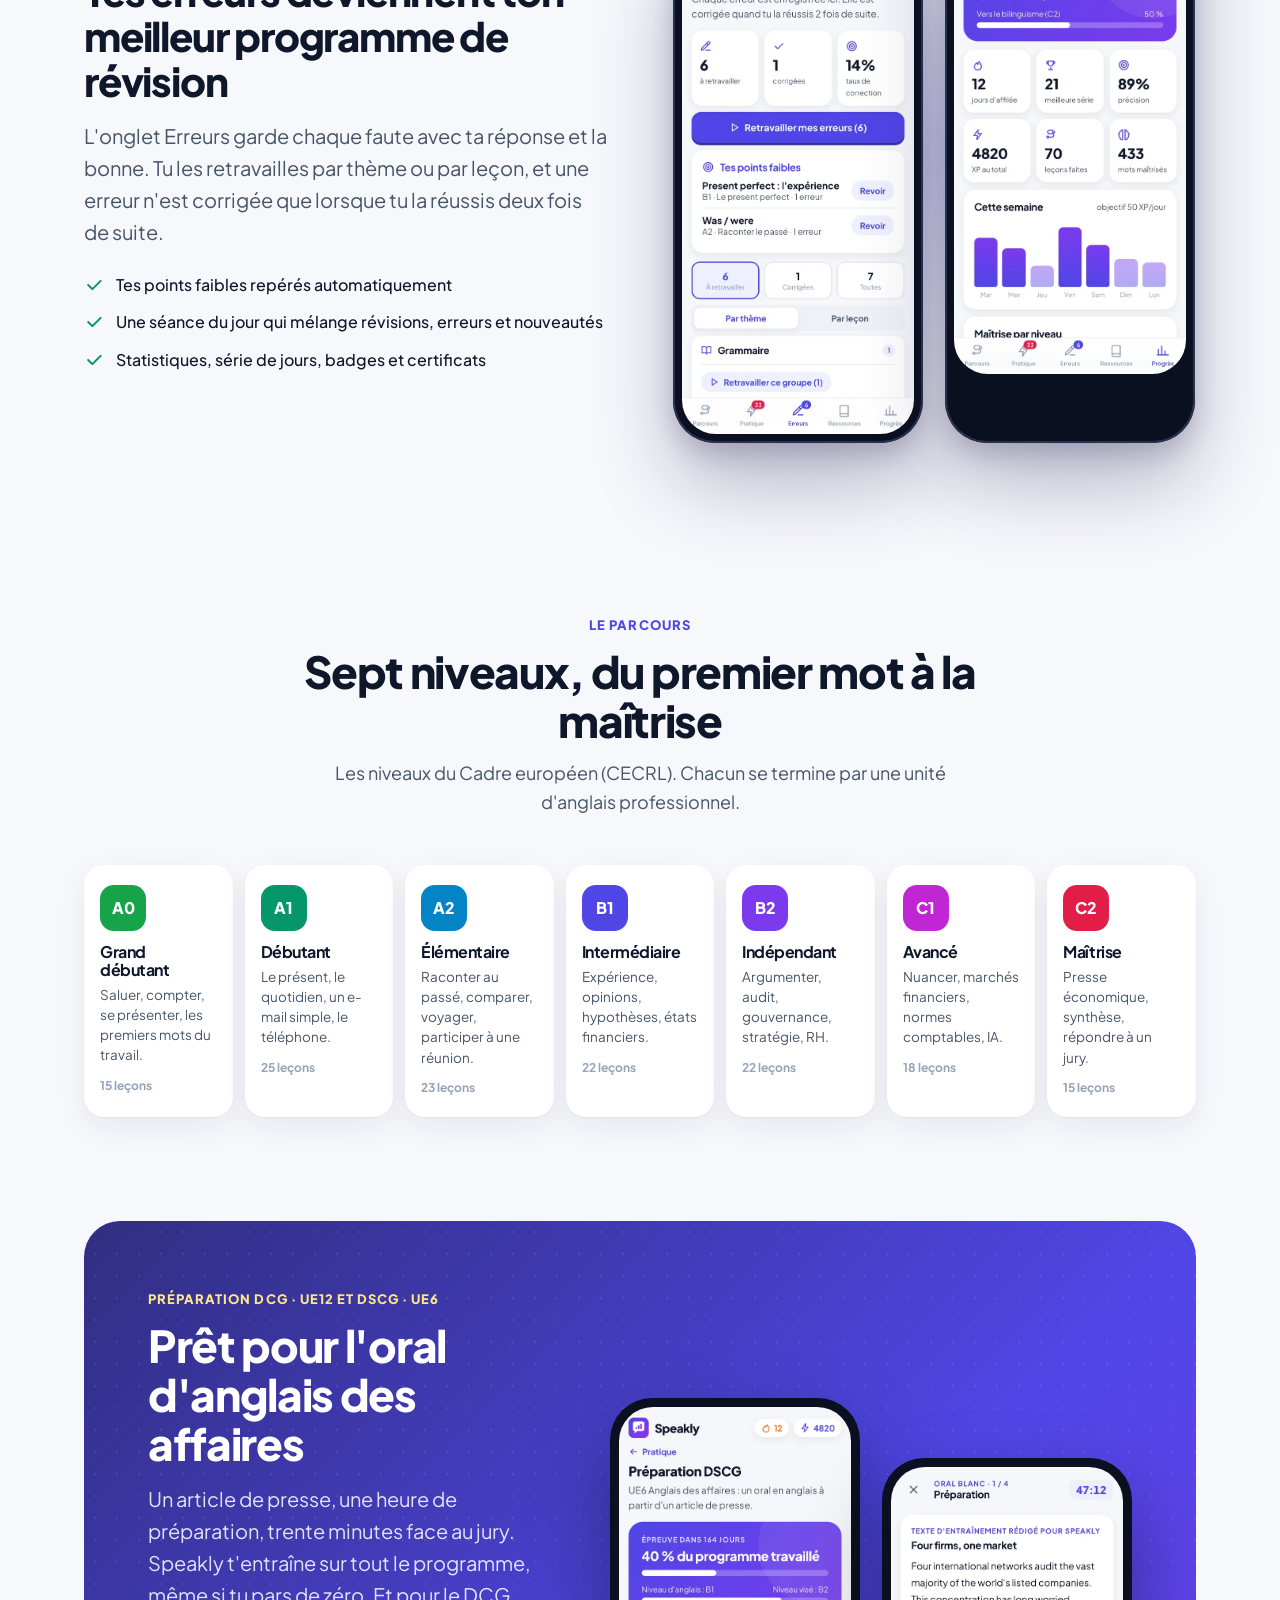
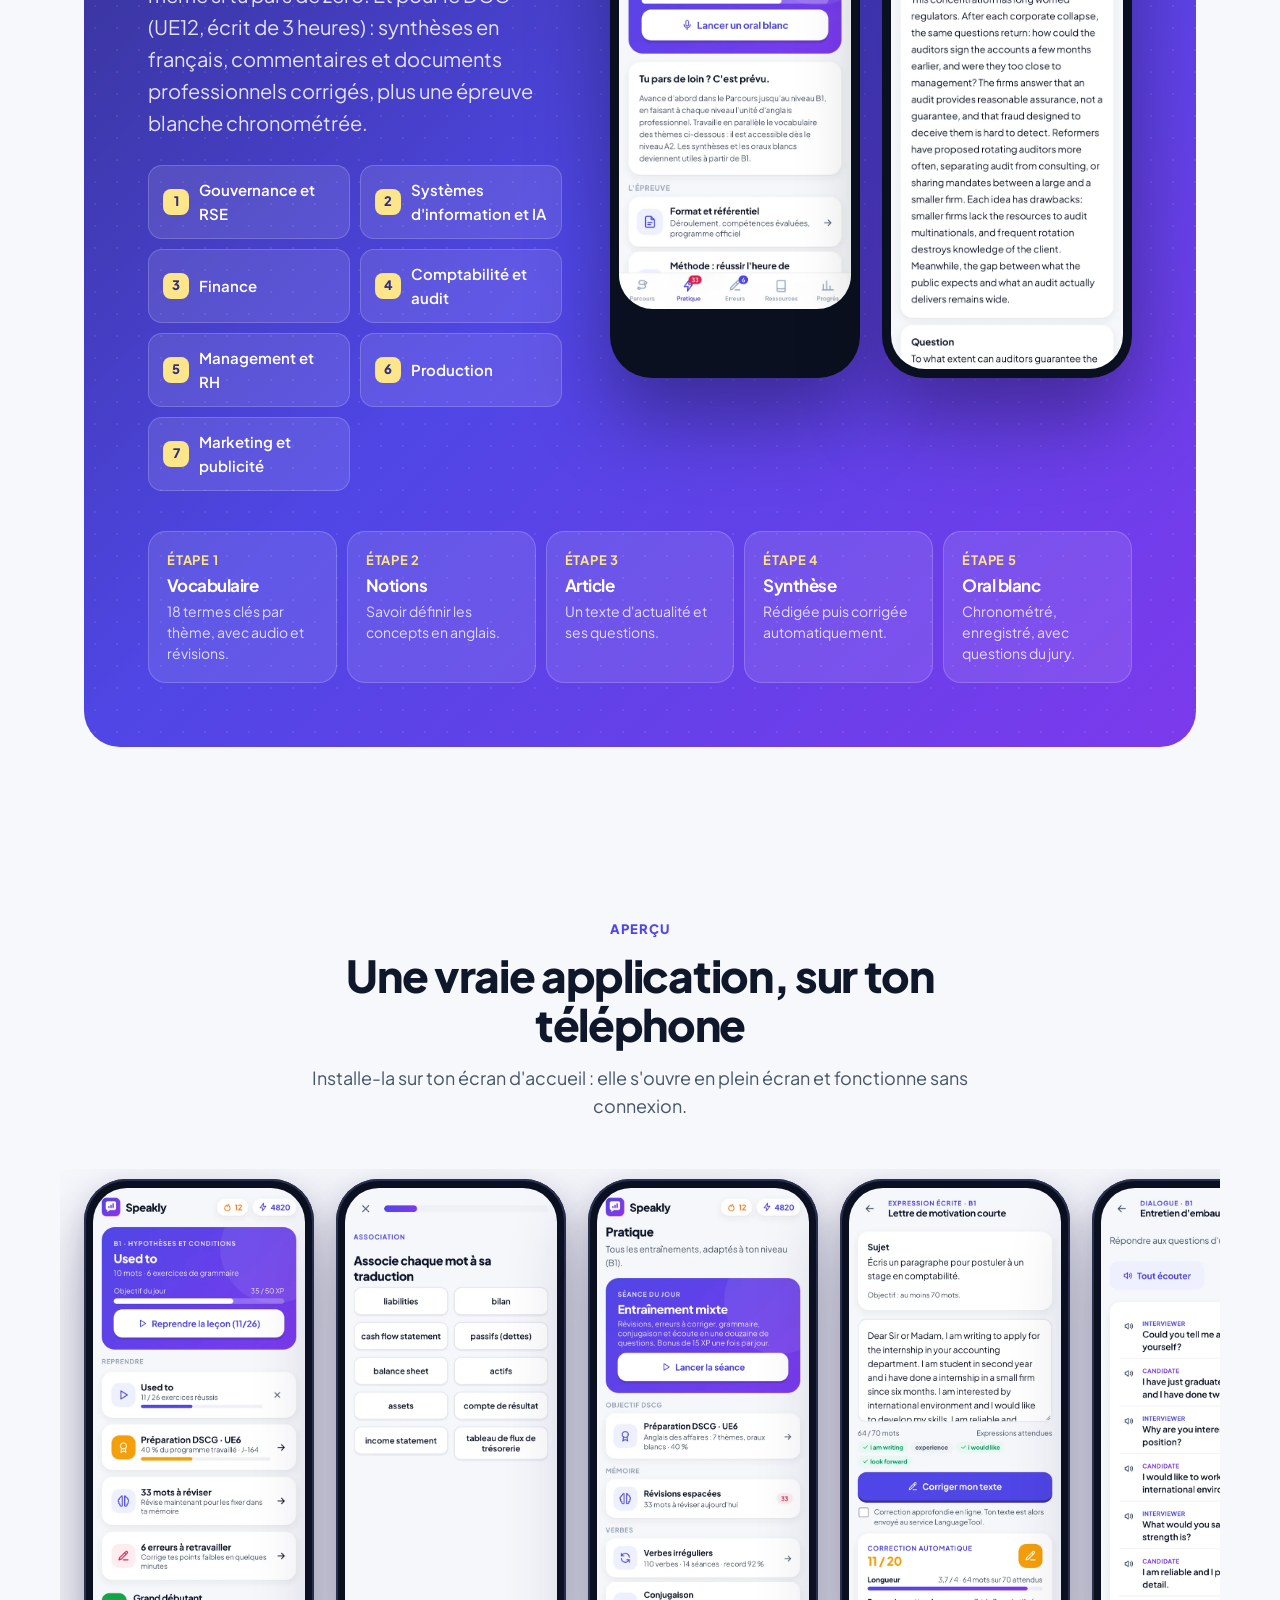
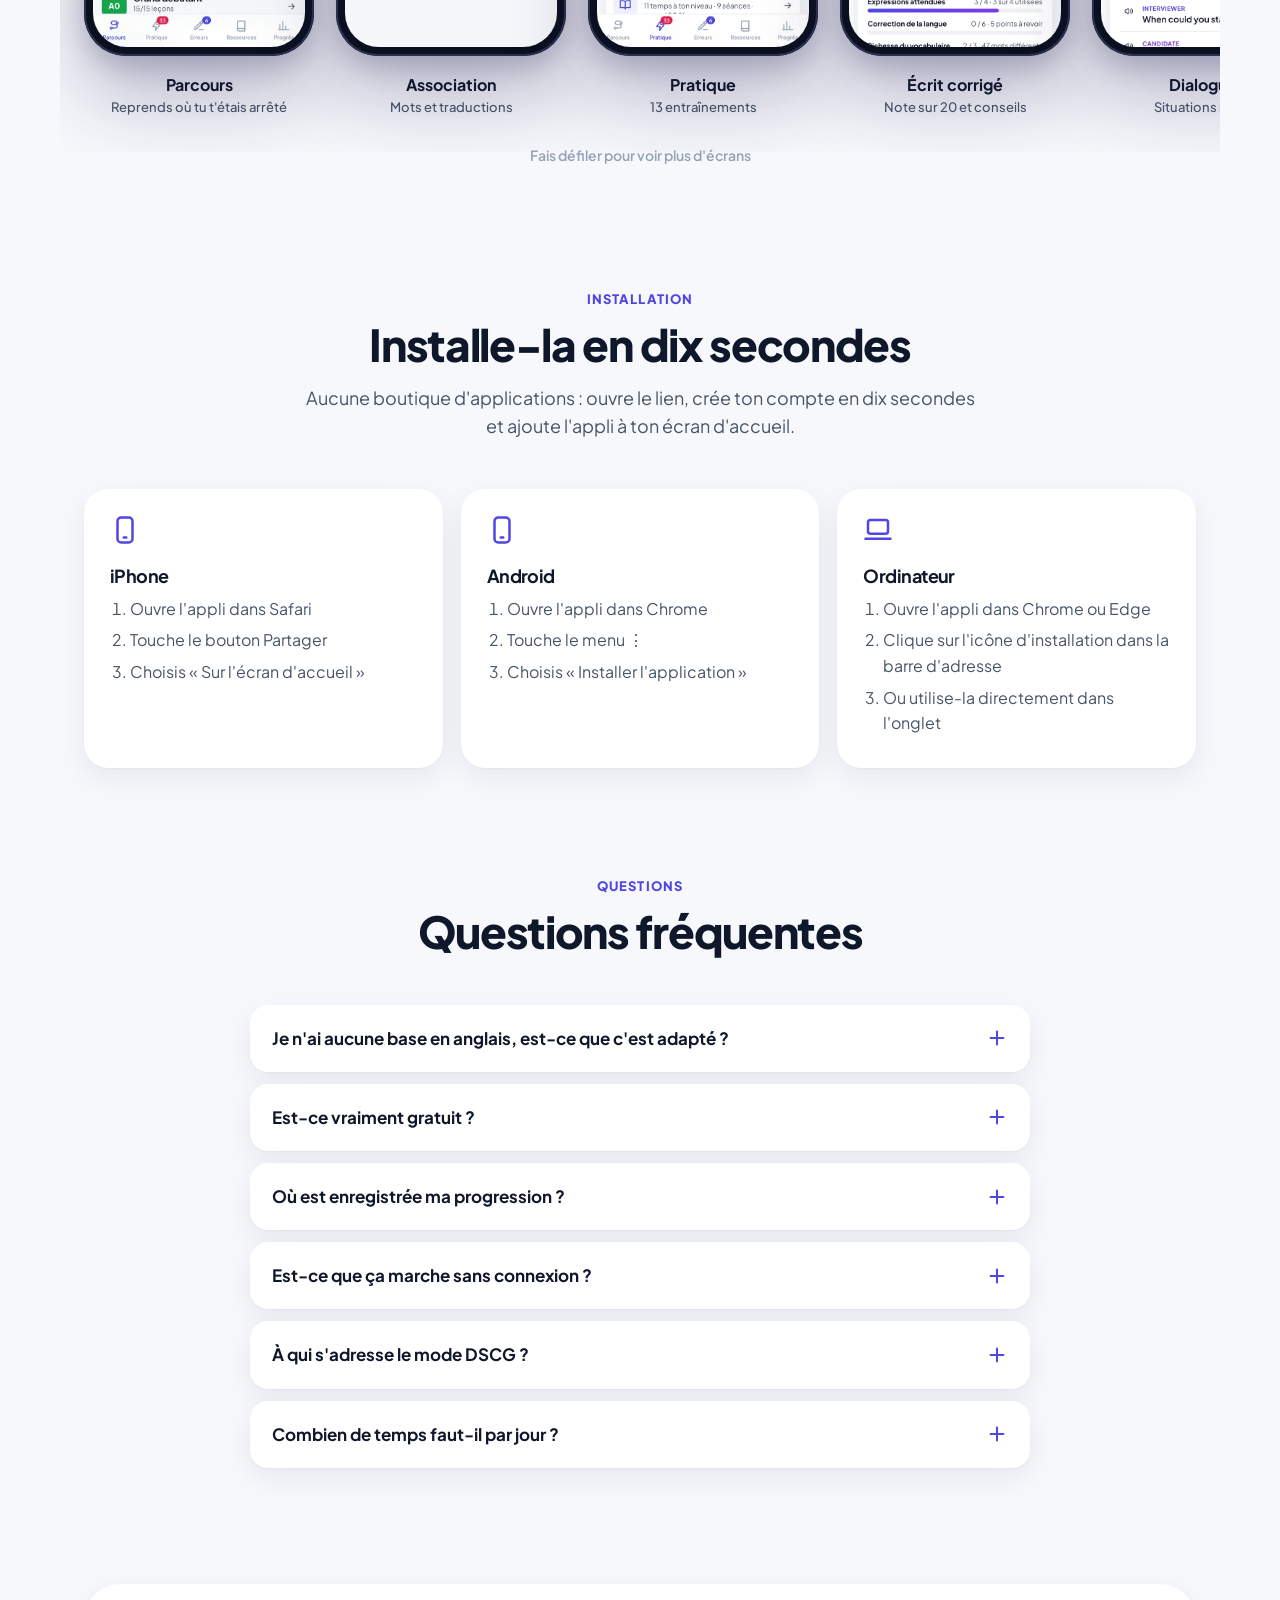
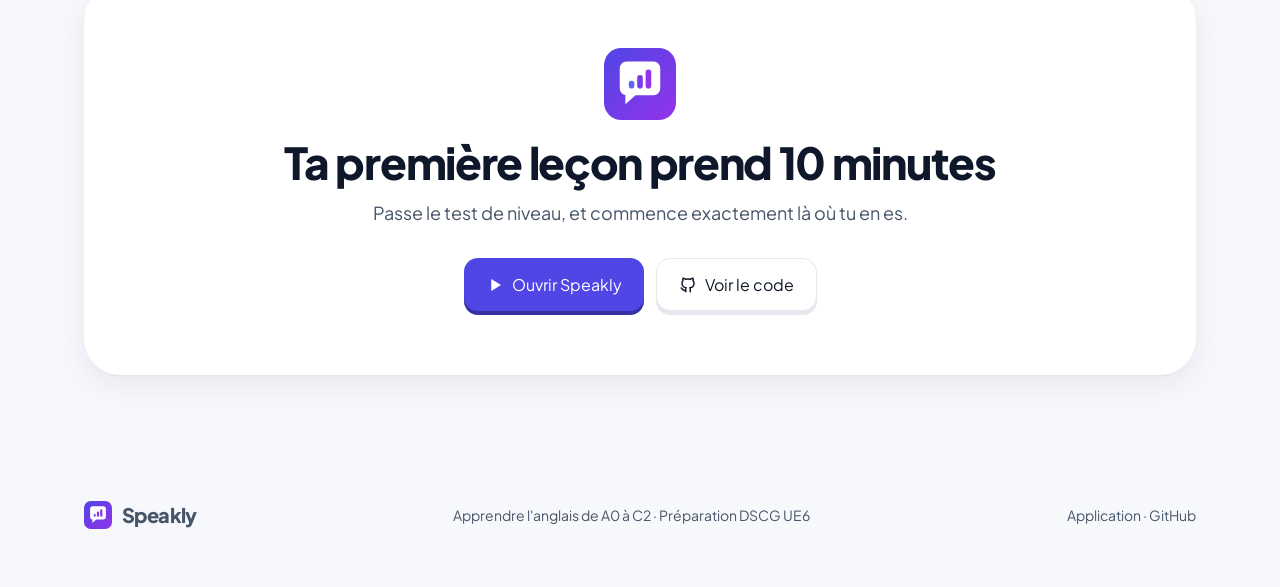
==== commit b898f93f: "Page de présentation : script qui plantait (variable top) et barre du haut en mode sombre Co-Authore" ====
--- a/presentation/index.html
+++ b/presentation/index.html
@@ -19,9 +19,9 @@
 :root{
   --bg:#f7f8fc;--surface:#fff;--surface2:#f0f1f8;--ink:#0f172a;--ink2:#475569;--muted:#94a3b8;--line:#e6e8f0;
   --pri:#4f46e5;--pri2:#7c3aed;--pri-soft:#eef0ff;--ok:#059669;--ok-soft:#e7f8f1;--ko:#e11d48;--gold:#f59e0b;
-  --shadow:0 1px 2px rgba(15,23,42,.04),0 10px 30px rgba(15,23,42,.07);--r:24px;
+  --shadow:0 1px 2px rgba(15,23,42,.04),0 10px 30px rgba(15,23,42,.07);--r:24px;--topbar:rgba(247,248,252,.86);
 }
-@media (prefers-color-scheme:dark){header.top{background:rgba(11,13,23,.86)}:root{
+@media (prefers-color-scheme:dark){:root{--topbar:rgba(11,13,23,.86);
   --bg:#0b0d17;--surface:#151826;--surface2:#1d2133;--ink:#eef0f8;--ink2:#a3abc2;--muted:#6b7390;--line:#262a3e;
   --pri-soft:#232650;--ok-soft:#0f2a22;--shadow:0 1px 2px rgba(0,0,0,.3),0 10px 30px rgba(0,0,0,.3);
 }}
@@ -36,7 +36,7 @@
 .ic{flex:none}
 
 /* barre du haut */
-header.top{position:sticky;top:0;z-index:20;background:rgba(247,248,252,.86);backdrop-filter:blur(14px);-webkit-backdrop-filter:blur(14px);border-bottom:1px solid transparent;transition:border-color .2s}
+header.top{position:sticky;top:0;z-index:20;background:var(--topbar);backdrop-filter:blur(14px);-webkit-backdrop-filter:blur(14px);border-bottom:1px solid transparent;transition:border-color .2s}
 header.top.scrolled{border-color:var(--line)}
 .nav{display:flex;align-items:center;justify-content:space-between;height:68px}
 .brand{display:flex;align-items:center;gap:10px;font-weight:800;font-size:20px;letter-spacing:-.03em}
@@ -160,9 +160,9 @@
 footer a:hover{color:var(--pri)}
 
 /* animations */
-.reveal{opacity:0;transform:translateY(24px);transition:opacity .7s ease,transform .7s ease}
-.reveal.in{opacity:1;transform:none}
-@media (prefers-reduced-motion:reduce){.reveal{opacity:1;transform:none;transition:none}html{scroll-behavior:auto}}
+.anim .reveal{opacity:0;transform:translateY(24px);transition:opacity .7s ease,transform .7s ease}
+.anim .reveal.in{opacity:1;transform:none}
+@media (prefers-reduced-motion:reduce){.anim .reveal{opacity:1;transform:none;transition:none}html{scroll-behavior:auto}}
 
 /* responsive */
 @media (max-width:1000px){
@@ -446,10 +446,16 @@
 </footer>
 
 <script>
-  const top = document.getElementById("top");
-  addEventListener("scroll", () => top.classList.toggle("scrolled", scrollY > 10), { passive: true });
-  const io = "IntersectionObserver" in window ? new IntersectionObserver(es => es.forEach(e => { if (e.isIntersecting) { e.target.classList.add("in"); io.unobserve(e.target); } }), { rootMargin: "0px 0px -8% 0px" }) : null;
-  document.querySelectorAll(".reveal").forEach(el => io ? io.observe(el) : el.classList.add("in"));
+(function () {
+  var bar = document.getElementById("top");
+  addEventListener("scroll", function () { bar.classList.toggle("scrolled", scrollY > 10); }, { passive: true });
+  var els = document.querySelectorAll(".reveal");
+  if (!("IntersectionObserver" in window)) return;
+  document.documentElement.classList.add("anim");
+  var io = new IntersectionObserver(function (es) { es.forEach(function (e) { if (e.isIntersecting) { e.target.classList.add("in"); io.unobserve(e.target); } }); }, { rootMargin: "0px 0px -8% 0px" });
+  els.forEach(function (el) { io.observe(el); });
+  setTimeout(function () { els.forEach(function (el) { el.classList.add("in"); }); }, 4000);
+})();
 </script>
 </body>
 </html>
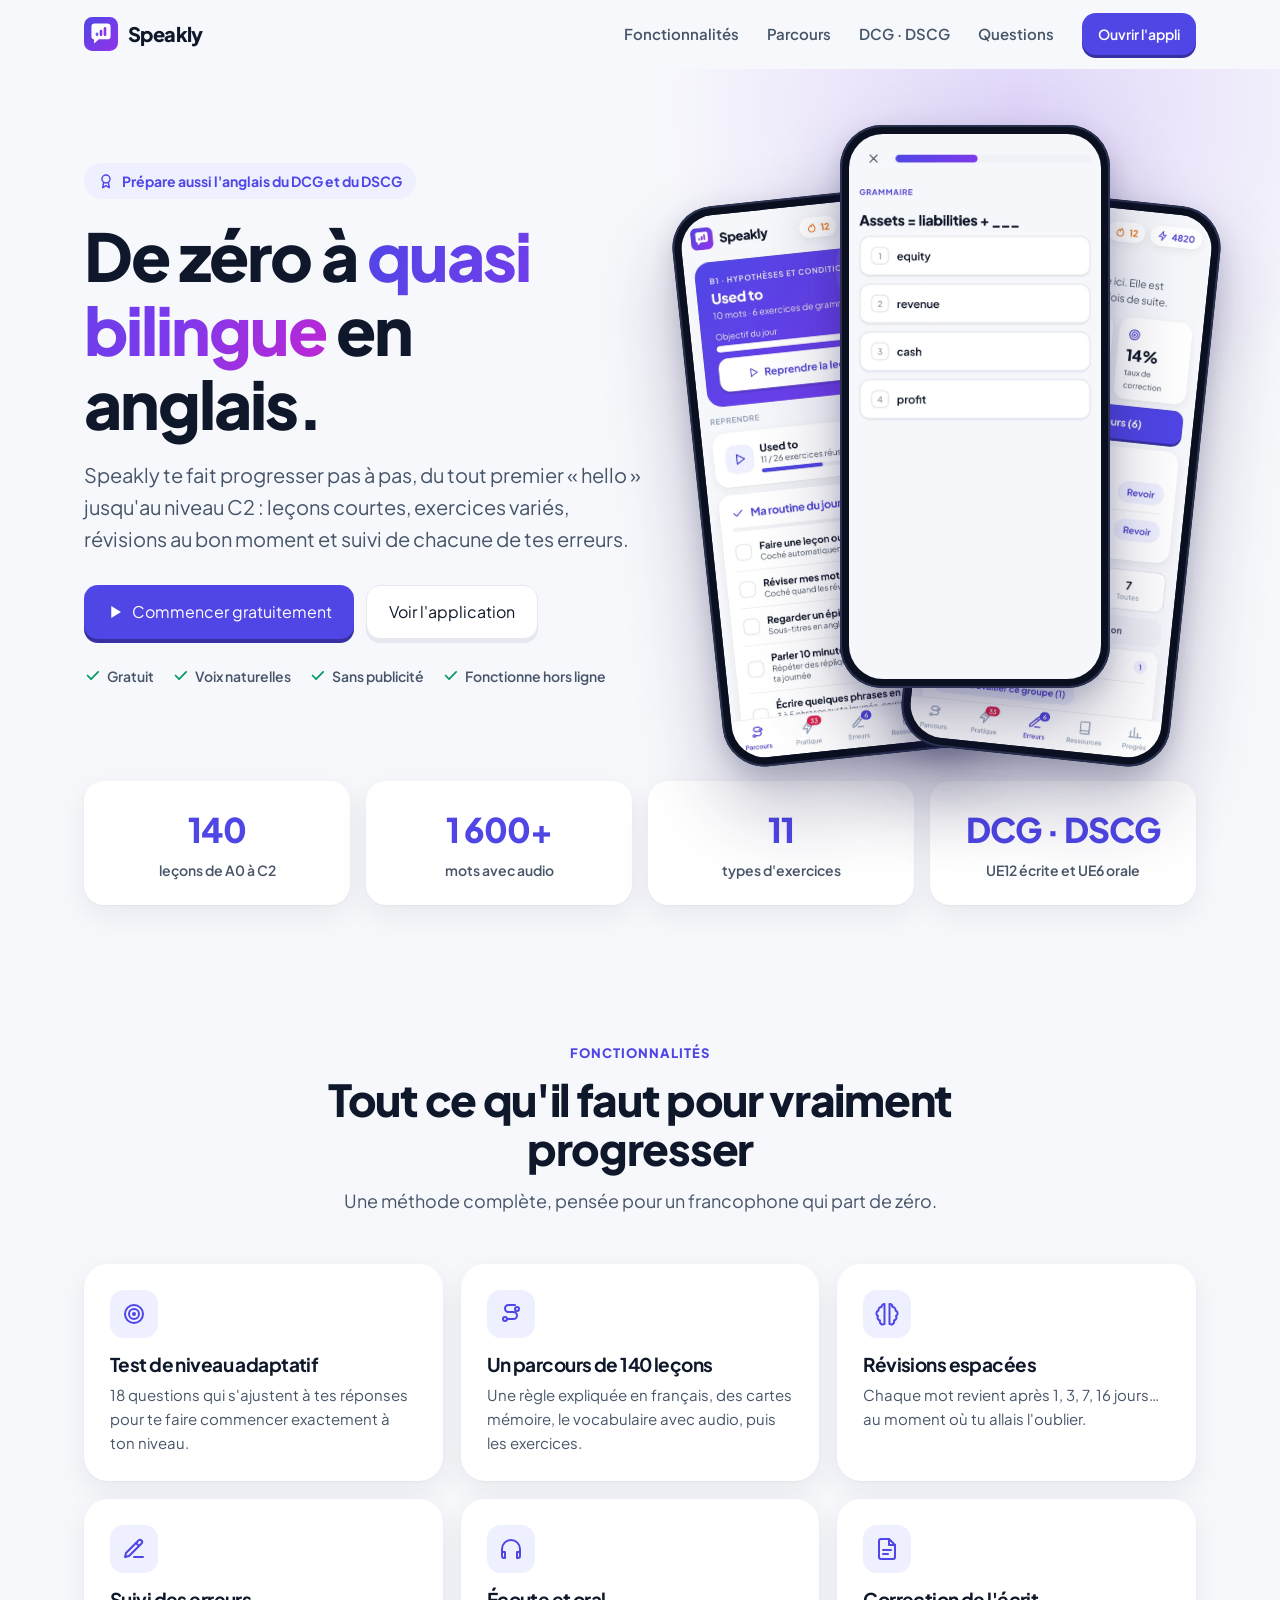
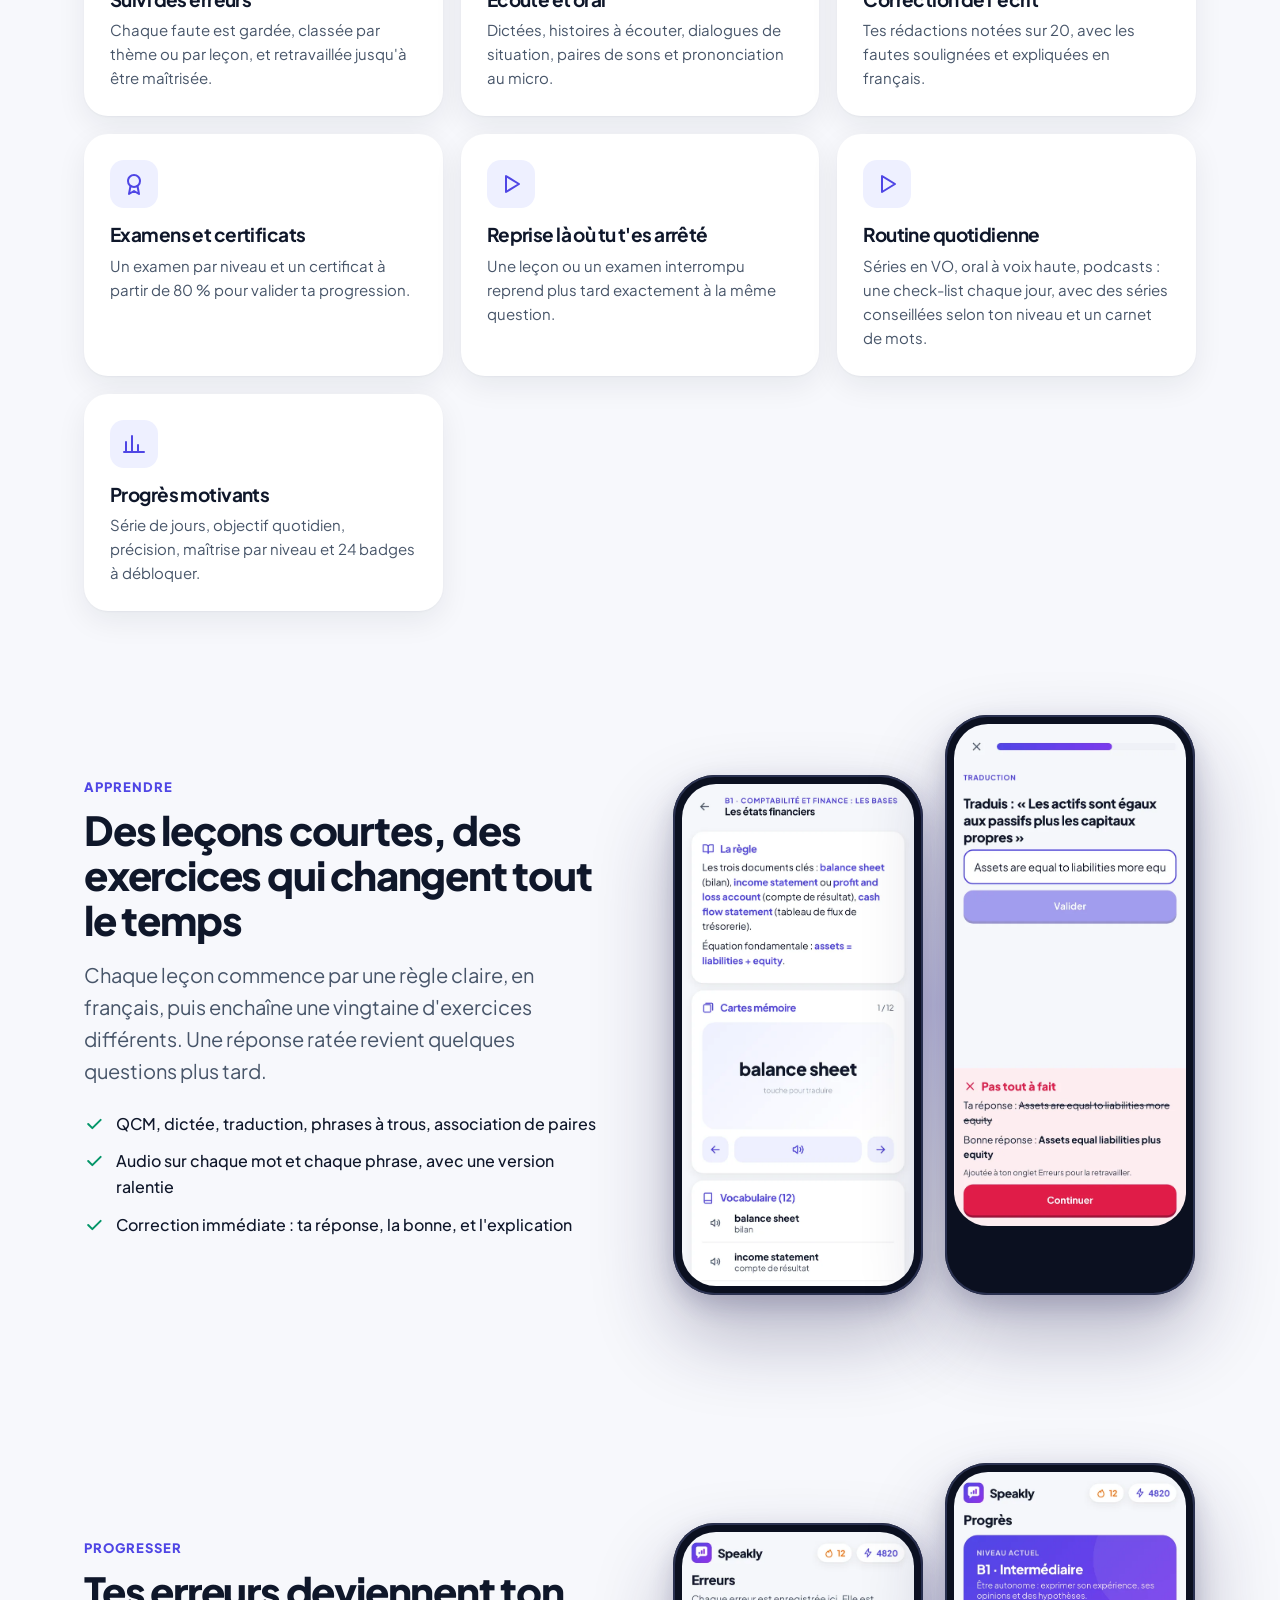
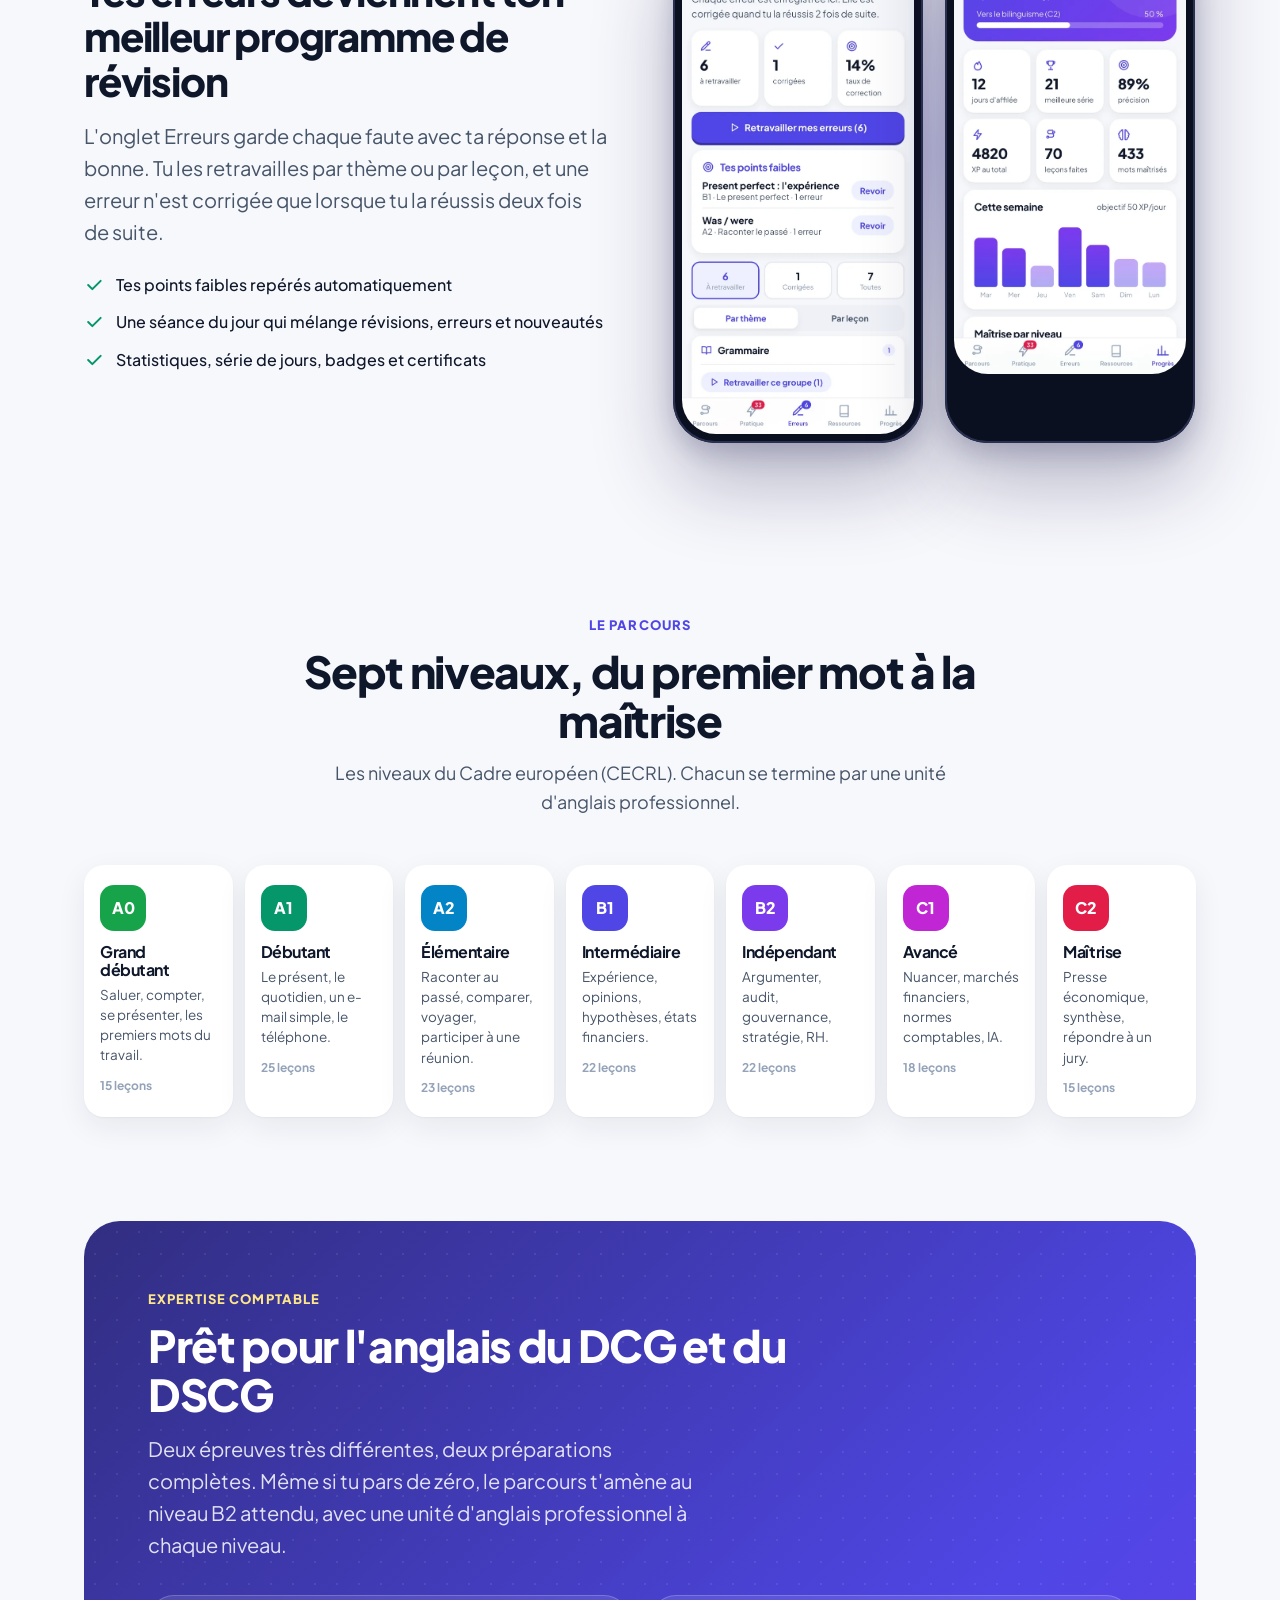
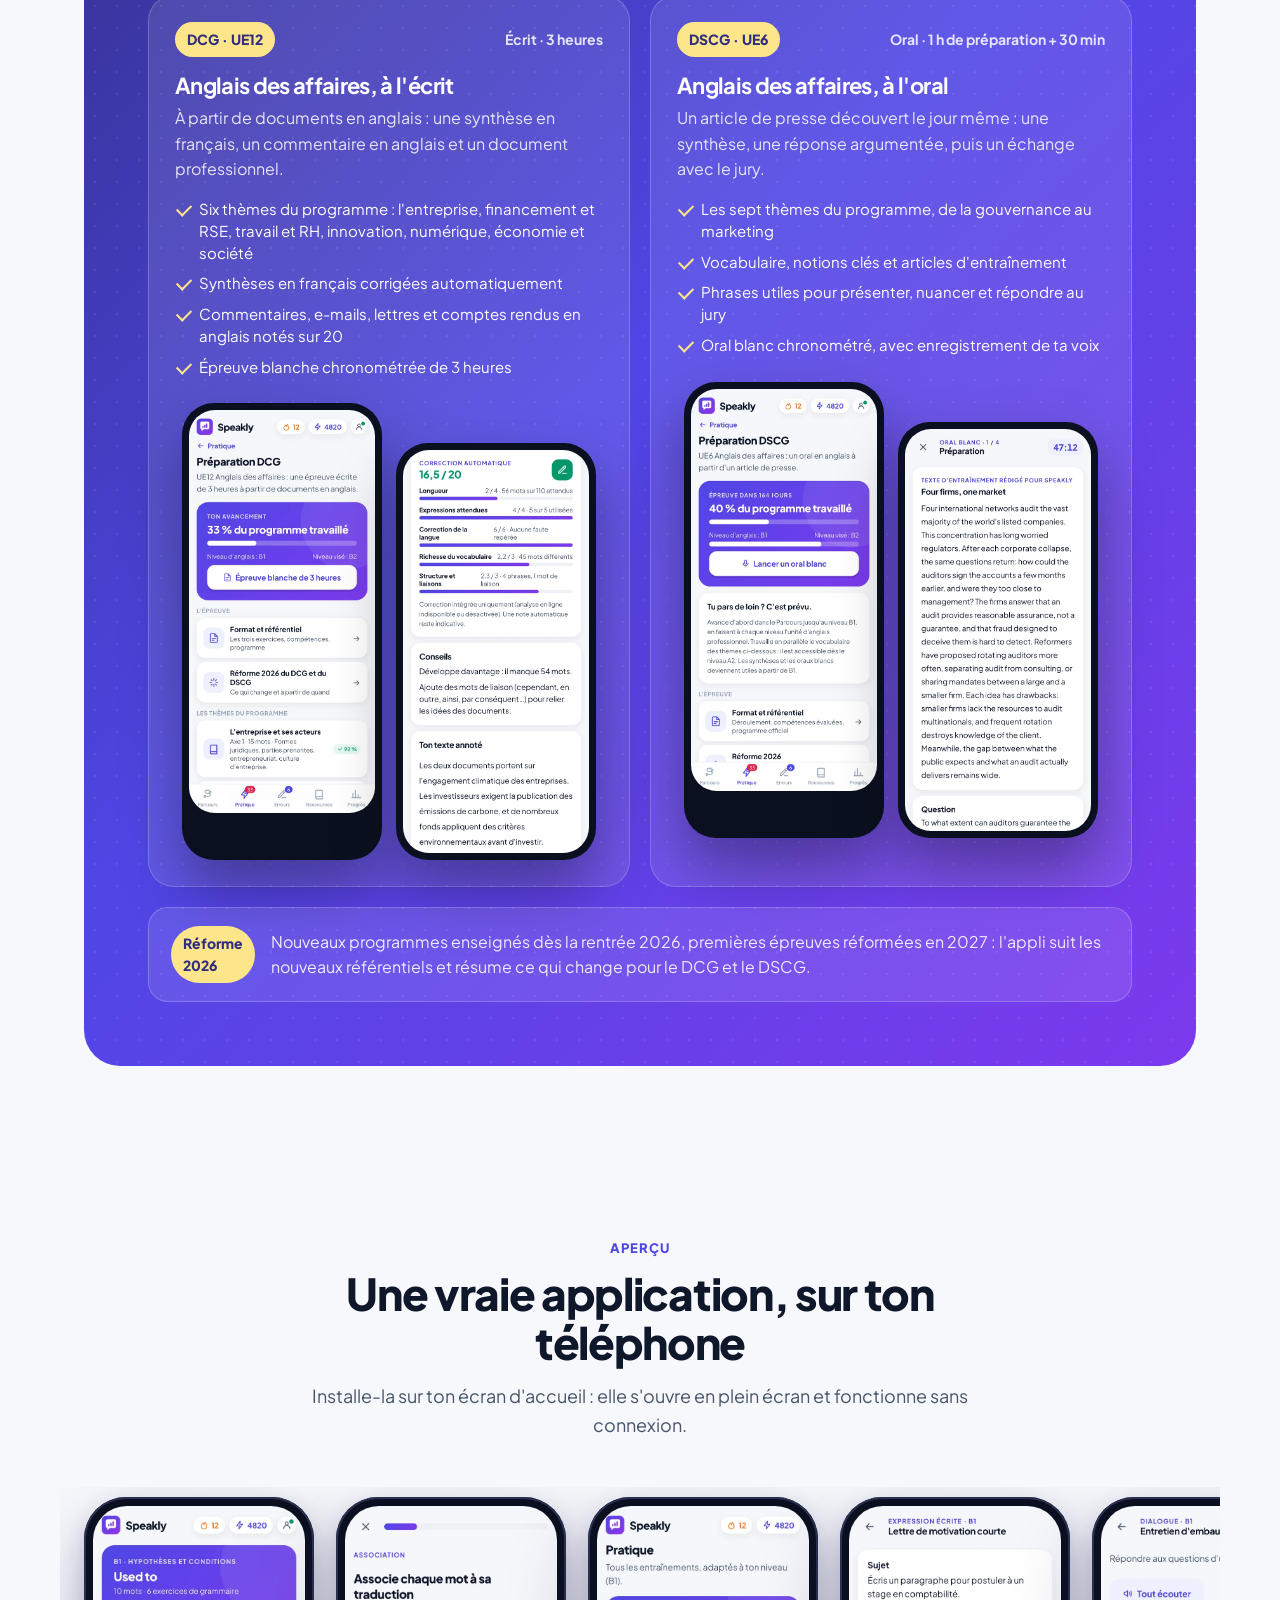
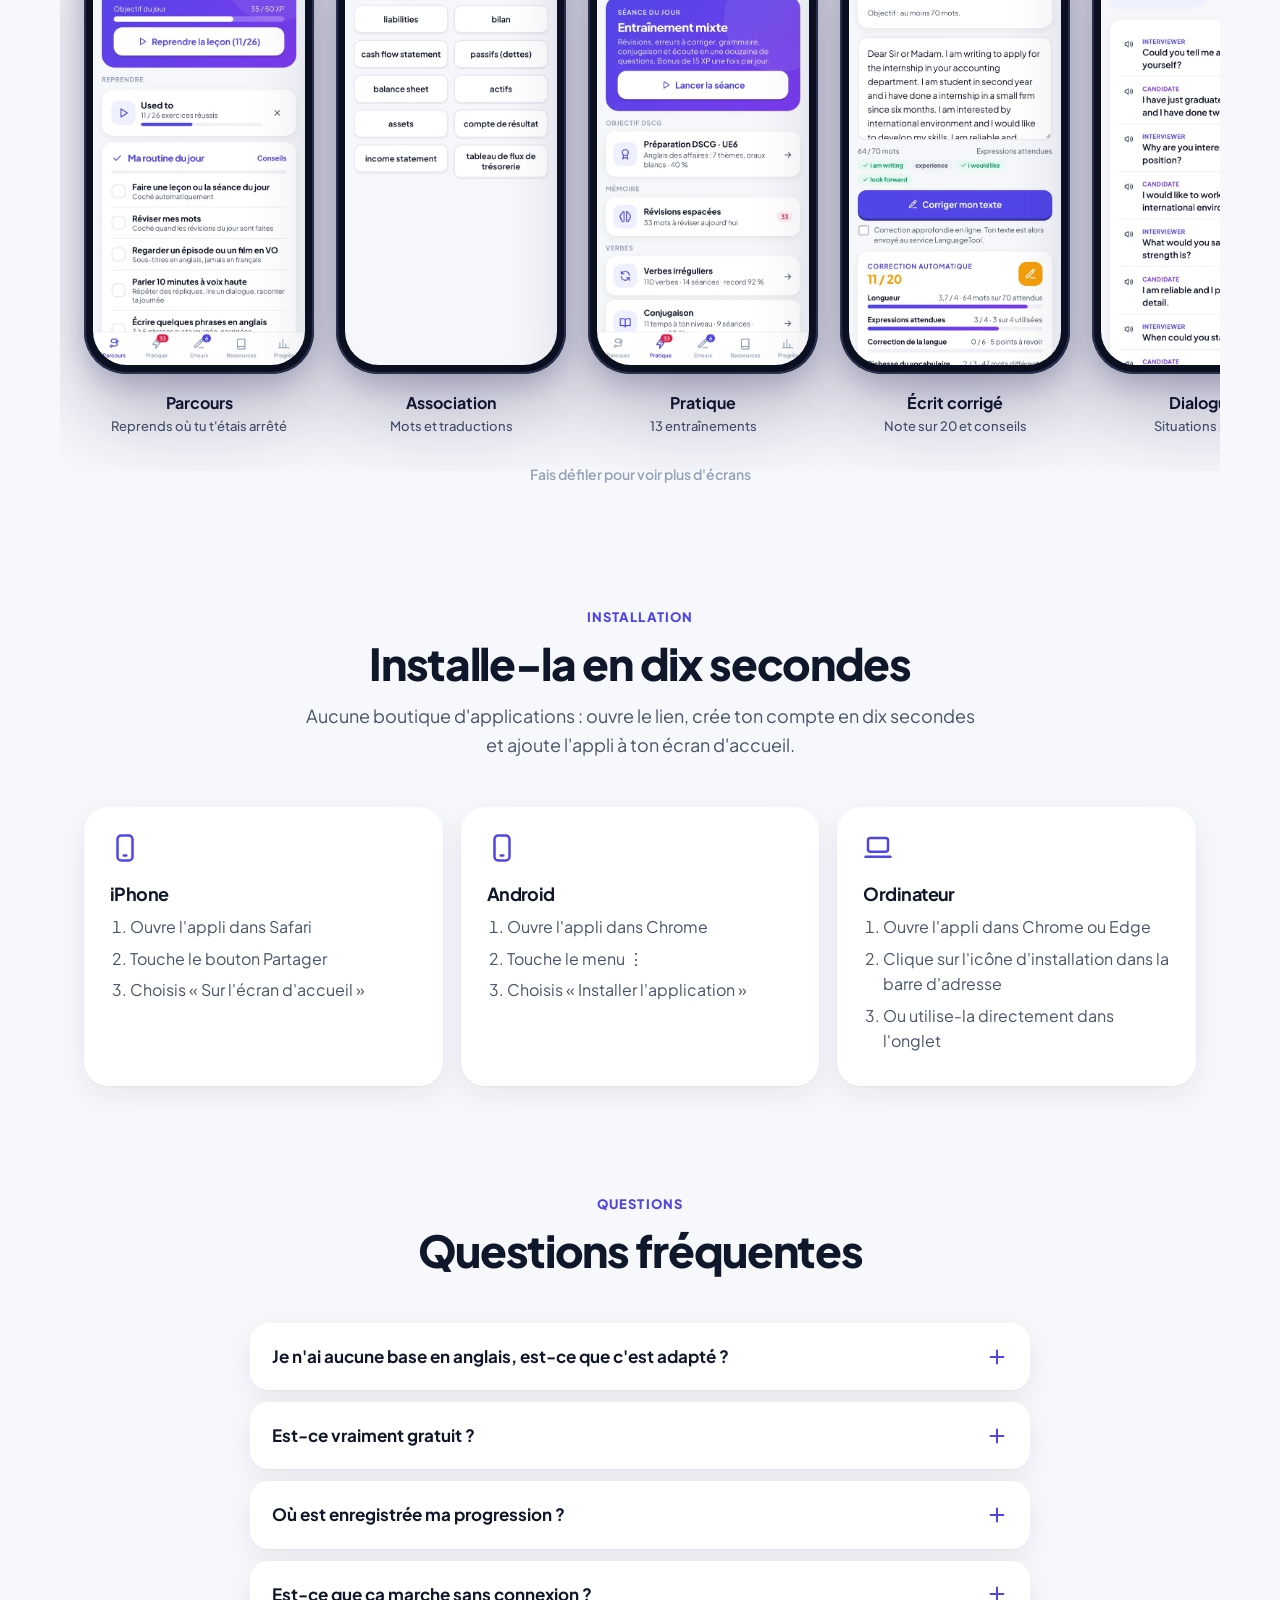
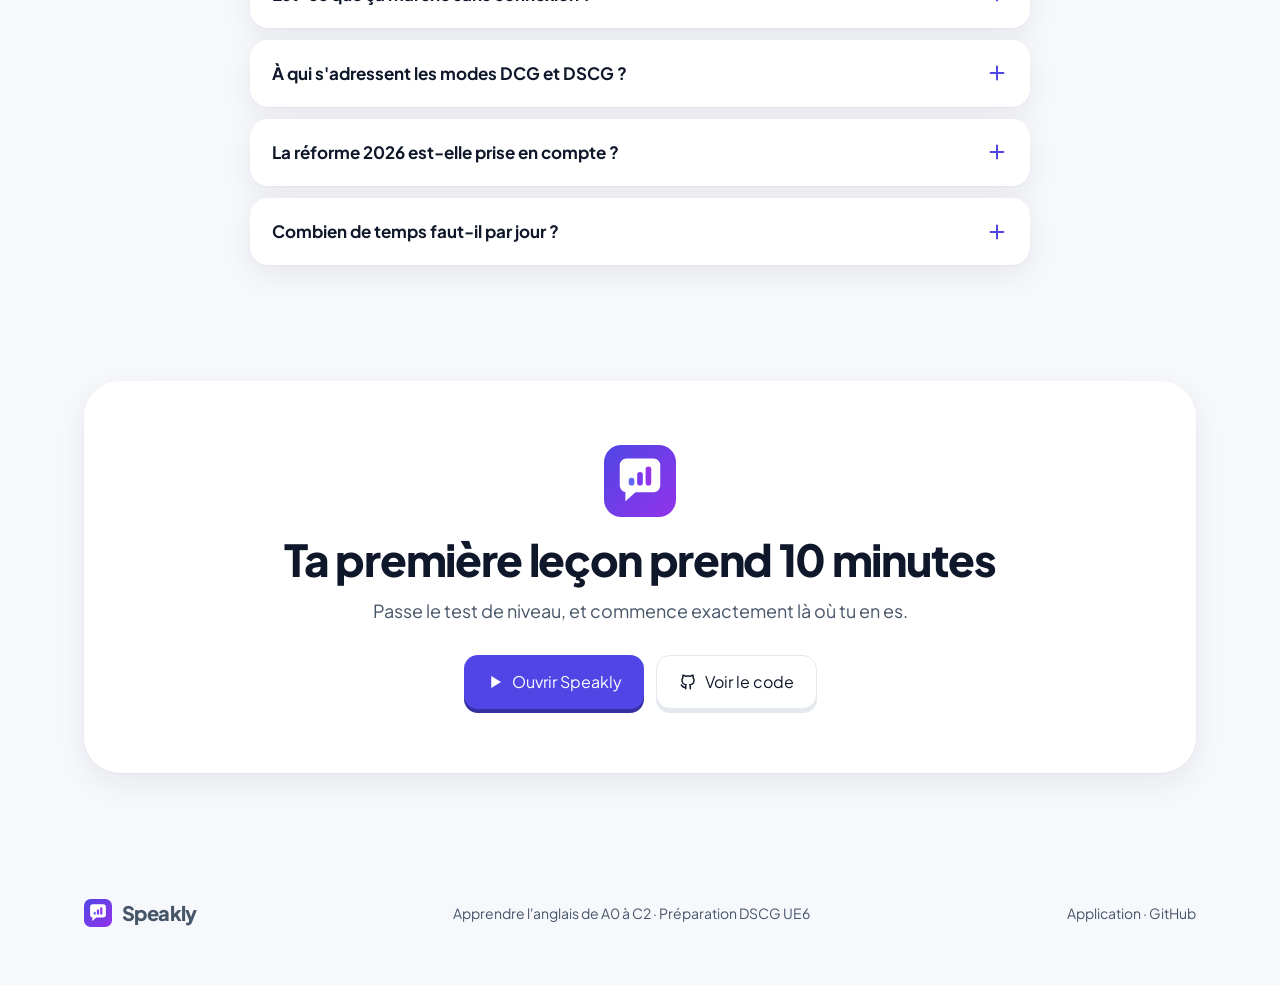
==== commit 8d6a0464: "DCG mis en avant : page de présentation, bannière, planches et README ; retrait de l'installation lo" ====
--- a/presentation/index.html
+++ b/presentation/index.html
@@ -3,11 +3,11 @@
 <head>
 <meta charset="utf-8">
 <meta name="viewport" content="width=device-width,initial-scale=1,viewport-fit=cover">
-<title>Speakly · Apprendre l'anglais de zéro au niveau bilingue</title>
-<meta name="description" content="Speakly : 140 leçons de A0 à C2, révisions espacées, suivi des erreurs, correction de l'écrit et préparation complète de l'oral d'anglais du DSCG. Gratuit, sans publicité, avec voix naturelles.">
+<title>Speakly · L'anglais de zéro au niveau bilingue, DCG et DSCG</title>
+<meta name="description" content="Speakly : 140 leçons d'anglais de A0 à C2, révisions espacées, suivi des erreurs, voix naturelles, et une préparation complète de l'anglais du DCG (UE12, écrit) et du DSCG (UE6, oral). Gratuit.">
 <meta name="theme-color" content="#4f46e5">
 <meta property="og:title" content="Speakly · Apprendre l'anglais de zéro au niveau bilingue">
-<meta property="og:description" content="140 leçons de A0 à C2 et une préparation complète à l'oral d'anglais du DSCG. Gratuit, sans publicité, avec voix naturelles.">
+<meta property="og:description" content="140 leçons de A0 à C2 et une préparation complète de l'anglais du DCG (UE12) et du DSCG (UE6). Gratuit, avec voix naturelles.">
 <meta property="og:image" content="https://speaklyyy.netlify.app/docs/images/banner.png">
 <meta property="og:url" content="https://speaklyyy.netlify.app/presentation/">
 <meta name="twitter:card" content="summary_large_image">
@@ -126,6 +126,26 @@
 .step p{margin:0;font-size:14px;color:rgba(255,255,255,.8);line-height:1.5}
 .dscg .phone{box-shadow:0 40px 80px rgba(0,0,0,.35)}
 
+/* DCG et DSCG */
+.exam-head{max-width:760px}
+.exam-head h2{font-size:clamp(30px,3.6vw,44px);font-weight:800;margin:10px 0 14px}
+.exams{display:grid;grid-template-columns:1fr 1fr;gap:20px;margin-top:34px}
+.exam{background:rgba(255,255,255,.1);border:1px solid rgba(255,255,255,.2);border-radius:26px;padding:26px;min-width:0}
+.exam-top{display:flex;flex-wrap:wrap;gap:8px;align-items:center;justify-content:space-between}
+.badge-exam{display:inline-block;background:#fde68a;color:#312e81;font-weight:800;font-size:14px;padding:6px 12px;border-radius:99px}
+.exam-format{font-weight:700;font-size:14px;color:rgba(255,255,255,.85)}
+.exam h3{font-size:22px;margin:16px 0 8px}
+.exam p{margin:0;color:rgba(255,255,255,.85)}
+.exam-list{list-style:none;padding:0;margin:16px 0 0;display:grid;gap:9px}
+.exam-list li{position:relative;padding-left:24px;font-size:15px;line-height:1.45}
+.exam-list li:before{content:"";position:absolute;left:2px;top:6px;width:12px;height:7px;border-left:2.5px solid #fde68a;border-bottom:2.5px solid #fde68a;transform:rotate(-45deg)}
+.exam-phones{display:flex;gap:14px;justify-content:center;margin-top:26px}
+.exam-phones .phone{position:relative;width:min(200px,calc(50% - 7px));border-radius:32px;padding:7px;box-shadow:0 30px 60px rgba(0,0,0,.35)}
+.exam-phones .phone img{border-radius:26px}
+.exam-phones .phone:nth-child(2){margin-top:40px}
+.reform{display:flex;gap:16px;align-items:center;margin-top:20px;background:rgba(255,255,255,.1);border:1px solid rgba(255,255,255,.2);border-radius:20px;padding:18px 22px}
+.reform p{margin:0;color:rgba(255,255,255,.88)}
+
 /* galerie */
 .gallery{display:flex;gap:22px;overflow-x:auto;scroll-snap-type:x mandatory;padding:10px 24px 34px;margin:0 -24px;scrollbar-width:thin}
 .gallery figure{margin:0;flex:none;scroll-snap-align:center;text-align:center}
@@ -172,6 +192,7 @@
   .phones{height:520px;max-width:520px;margin:0 auto;width:100%}
   .phone{width:230px}
   .levels{grid-template-columns:repeat(2,1fr)}
+  .exams{grid-template-columns:minmax(0,1fr)}
   .steps{grid-template-columns:1fr 1fr}
   .features,.install{grid-template-columns:1fr 1fr}
   .dscg{padding:44px 28px}
@@ -193,6 +214,7 @@
   .dscg{border-radius:28px;padding:36px 20px}
   .final{border-radius:28px}
   .levels{grid-template-columns:1fr}
+  .exam{padding:20px}.reform{flex-direction:column;align-items:flex-start}
 }
 </style>
 </head>
@@ -226,7 +248,7 @@
     <nav class="links">
       <a href="#fonctionnalites">Fonctionnalités</a>
       <a href="#parcours">Parcours</a>
-      <a href="#dscg">DSCG</a>
+      <a href="#examens">DCG · DSCG</a>
       <a href="#faq">Questions</a>
       <a class="btn sm" href="../">Ouvrir l'appli</a>
     </nav>
@@ -263,7 +285,7 @@
         <div class="stat"><b>140</b><span>leçons de A0 à C2</span></div>
         <div class="stat"><b>1 600+</b><span>mots avec audio</span></div>
         <div class="stat"><b>11</b><span>types d'exercices</span></div>
-        <div class="stat"><b>DCG · DSCG</b><span>UE12 et UE6 préparées</span></div>
+        <div class="stat"><b>DCG · DSCG</b><span>UE12 écrite et UE6 orale</span></div>
       </div>
     </div>
   </div>
@@ -343,36 +365,50 @@
     </div>
   </section>
 
-  <!-- DSCG -->
-  <section id="dscg" style="padding-top:20px">
+  <!-- DCG ET DSCG -->
+  <section id="examens" style="padding-top:20px">
     <div class="wrap">
       <div class="dscg reveal">
-        <div class="split">
-          <div>
-            <span class="kicker">Préparation DCG · UE12 et DSCG · UE6</span>
-            <h2>Prêt pour l'oral d'anglais des affaires</h2>
-            <p class="lead">Un article de presse, une heure de préparation, trente minutes face au jury. Speakly t'entraîne sur tout le programme, même si tu pars de zéro. Et pour le DCG (UE12, écrit de 3 heures) : synthèses en français, commentaires et documents professionnels corrigés, plus une épreuve blanche chronométrée.</p>
-            <div class="themes">
-              <div class="theme"><span>1</span>Gouvernance et RSE</div>
-              <div class="theme"><span>2</span>Systèmes d'information et IA</div>
-              <div class="theme"><span>3</span>Finance</div>
-              <div class="theme"><span>4</span>Comptabilité et audit</div>
-              <div class="theme"><span>5</span>Management et RH</div>
-              <div class="theme"><span>6</span>Production</div>
-              <div class="theme"><span>7</span>Marketing et publicité</div>
+        <div class="exam-head">
+          <span class="kicker">Expertise comptable</span>
+          <h2>Prêt pour l'anglais du DCG et du DSCG</h2>
+          <p class="lead">Deux épreuves très différentes, deux préparations complètes. Même si tu pars de zéro, le parcours t'amène au niveau B2 attendu, avec une unité d'anglais professionnel à chaque niveau.</p>
+        </div>
+        <div class="exams">
+          <div class="exam">
+            <div class="exam-top"><span class="badge-exam">DCG · UE12</span><span class="exam-format">Écrit · 3 heures</span></div>
+            <h3>Anglais des affaires, à l'écrit</h3>
+            <p>À partir de documents en anglais : une synthèse en français, un commentaire en anglais et un document professionnel.</p>
+            <ul class="exam-list">
+              <li>Six thèmes du programme : l'entreprise, financement et RSE, travail et RH, innovation, numérique, économie et société</li>
+              <li>Synthèses en français corrigées automatiquement</li>
+              <li>Commentaires, e-mails, lettres et comptes rendus en anglais notés sur 20</li>
+              <li>Épreuve blanche chronométrée de 3 heures</li>
+            </ul>
+            <div class="exam-phones">
+              <div class="phone"><picture><source srcset="img/dark-dcg.webp" media="(prefers-color-scheme: dark)"><img src="img/light-dcg.webp" alt="Préparation DCG" loading="lazy" width="585" height="1266"></picture></div>
+              <div class="phone"><img src="img/light-dcgsynth.webp" alt="Synthèse corrigée automatiquement" loading="lazy" width="585" height="1266"></div>
             </div>
           </div>
-          <div class="media">
-            <div class="phone"><picture><source srcset="img/dark-dscg.webp" media="(prefers-color-scheme: dark)"><img src="img/light-dscg.webp" alt="Tableau de bord de la préparation DSCG" loading="lazy" width="585" height="1266"></picture></div>
-            <div class="phone"><img src="img/light-oral.webp" alt="Oral blanc chronométré" loading="lazy" width="585" height="1266"></div>
+          <div class="exam">
+            <div class="exam-top"><span class="badge-exam">DSCG · UE6</span><span class="exam-format">Oral · 1 h de préparation + 30 min</span></div>
+            <h3>Anglais des affaires, à l'oral</h3>
+            <p>Un article de presse découvert le jour même : une synthèse, une réponse argumentée, puis un échange avec le jury.</p>
+            <ul class="exam-list">
+              <li>Les sept thèmes du programme, de la gouvernance au marketing</li>
+              <li>Vocabulaire, notions clés et articles d'entraînement</li>
+              <li>Phrases utiles pour présenter, nuancer et répondre au jury</li>
+              <li>Oral blanc chronométré, avec enregistrement de ta voix</li>
+            </ul>
+            <div class="exam-phones">
+              <div class="phone"><picture><source srcset="img/dark-dscg.webp" media="(prefers-color-scheme: dark)"><img src="img/light-dscg.webp" alt="Préparation DSCG" loading="lazy" width="585" height="1266"></picture></div>
+              <div class="phone"><img src="img/light-oral.webp" alt="Oral blanc chronométré" loading="lazy" width="585" height="1266"></div>
+            </div>
           </div>
         </div>
-        <div class="steps">
-          <div class="step"><b>Étape 1</b><h3>Vocabulaire</h3><p>18 termes clés par thème, avec audio et révisions.</p></div>
-          <div class="step"><b>Étape 2</b><h3>Notions</h3><p>Savoir définir les concepts en anglais.</p></div>
-          <div class="step"><b>Étape 3</b><h3>Article</h3><p>Un texte d'actualité et ses questions.</p></div>
-          <div class="step"><b>Étape 4</b><h3>Synthèse</h3><p>Rédigée puis corrigée automatiquement.</p></div>
-          <div class="step"><b>Étape 5</b><h3>Oral blanc</h3><p>Chronométré, enregistré, avec questions du jury.</p></div>
+        <div class="reform">
+          <div><span class="badge-exam">Réforme 2026</span></div>
+          <p>Nouveaux programmes enseignés dès la rentrée 2026, premières épreuves réformées en 2027 : l'appli suit les nouveaux référentiels et résume ce qui change pour le DCG et le DSCG.</p>
         </div>
       </div>
     </div>
@@ -388,6 +424,8 @@
         <figure><div class="phone"><img src="img/light-practice.webp" alt="Onglet Pratique" loading="lazy" width="585" height="1266"></div><figcaption>Pratique<small>13 entraînements</small></figcaption></figure>
         <figure><div class="phone"><img src="img/light-report.webp" alt="Correction de l'expression écrite" loading="lazy" width="585" height="1266"></div><figcaption>Écrit corrigé<small>Note sur 20 et conseils</small></figcaption></figure>
         <figure><div class="phone"><img src="img/light-dialogue.webp" alt="Dialogue de situation" loading="lazy" width="585" height="1266"></div><figcaption>Dialogues<small>Situations réelles</small></figcaption></figure>
+        <figure><div class="phone"><img src="img/light-dcgmock.webp" alt="Épreuve blanche DCG" loading="lazy" width="585" height="1266"></div><figcaption>Épreuve blanche DCG<small>3 heures chronométrées</small></figcaption></figure>
+        <figure><div class="phone"><img src="img/light-routine.webp" alt="Routine quotidienne" loading="lazy" width="585" height="1266"></div><figcaption>Routine<small>Séries, oral, journal</small></figcaption></figure>
         <figure><div class="phone"><img src="img/light-theme.webp" alt="Thème DSCG" loading="lazy" width="585" height="1266"></div><figcaption>Thèmes DSCG<small>5 étapes par thème</small></figcaption></figure>
         <figure><div class="phone"><img src="img/light-exam.webp" alt="Examens de fin de niveau" loading="lazy" width="585" height="1266"></div><figcaption>Examens<small>Certificats par niveau</small></figcaption></figure>
         <figure><div class="phone"><img src="img/dark-home.webp" alt="Accueil en mode sombre" loading="lazy" width="585" height="1266"></div><figcaption>Mode sombre<small>Automatique</small></figcaption></figure>
@@ -418,7 +456,8 @@
         <details class="reveal"><summary>Est-ce vraiment gratuit ?<svg class="ic" width="22" height="22" fill="none" stroke="currentColor" stroke-width="2.2" stroke-linecap="round"><use href="#i-plus"/></svg></summary><p>Oui : pas d\'abonnement ni de publicité. Le compte est gratuit : un pseudo et un code secret suffisent, sans e-mail. Le code est public sur GitHub.</p></details>
         <details class="reveal"><summary>Où est enregistrée ma progression ?<svg class="ic" width="22" height="22" fill="none" stroke="currentColor" stroke-width="2.2" stroke-linecap="round"><use href="#i-plus"/></svg></summary><p>Sur ton compte, en ligne, et sur ton appareil. Tu la retrouves en te connectant avec ton pseudo et ton code secret sur n\'importe quel téléphone ou ordinateur. Le code n\'est jamais stocké en clair.</p></details>
         <details class="reveal"><summary>Est-ce que ça marche sans connexion ?<svg class="ic" width="22" height="22" fill="none" stroke="currentColor" stroke-width="2.2" stroke-linecap="round"><use href="#i-plus"/></svg></summary><p>Oui, après une première connexion : les leçons fonctionnent hors ligne et ta progression se synchronise dès que tu retrouves du réseau. Les voix naturelles et la correction approfondie de l\'écrit ont besoin d\'Internet ; sans réseau, la voix de l\'appareil prend le relais.</p></details>
-        <details class="reveal"><summary>À qui s'adresse le mode DSCG ?<svg class="ic" width="22" height="22" fill="none" stroke="currentColor" stroke-width="2.2" stroke-linecap="round"><use href="#i-plus"/></svg></summary><p>Aux candidats de l'UE6 Anglais des affaires. Il couvre les sept thèmes du programme avec vocabulaire, notions, articles, synthèses et oraux blancs. Le programme est présenté d'après l'arrêté du 4 août 2025 : vérifie les modalités de ta session sur le texte officiel.</p></details>
+        <details class="reveal"><summary>À qui s'adressent les modes DCG et DSCG ?<svg class="ic" width="22" height="22" fill="none" stroke="currentColor" stroke-width="2.2" stroke-linecap="round"><use href="#i-plus"/></svg></summary><p>Aux étudiants et candidats de l'expertise comptable. Le mode DCG prépare l'UE12 Anglais des affaires, une épreuve écrite de 3 heures (synthèse en français, commentaire et document professionnel en anglais). Le mode DSCG prépare l'UE6, un oral sur un article de presse. Tu choisis ton objectif au démarrage et tu peux en changer à tout moment.</p></details>
+        <details class="reveal"><summary>La réforme 2026 est-elle prise en compte ?<svg class="ic" width="22" height="22" fill="none" stroke="currentColor" stroke-width="2.2" stroke-linecap="round"><use href="#i-plus"/></svg></summary><p>Oui. Les nouveaux programmes (arrêté du 4 août 2025) s'appliquent aux enseignements dès la rentrée 2026 et aux épreuves à partir de 2027 ; la session 2026 suit encore l'ancien programme. Un écran de l'appli résume ce qui change. Vérifie toujours les modalités de ta session sur le texte officiel.</p></details>
         <details class="reveal"><summary>Combien de temps faut-il par jour ?<svg class="ic" width="22" height="22" fill="none" stroke="currentColor" stroke-width="2.2" stroke-linecap="round"><use href="#i-plus"/></svg></summary><p>Tu choisis ton objectif quotidien, de 10 à 100 XP. Une leçon prend environ 10 minutes, la séance du jour 5 à 10 minutes. La régularité compte plus que la durée.</p></details>
       </div>
     </div>
